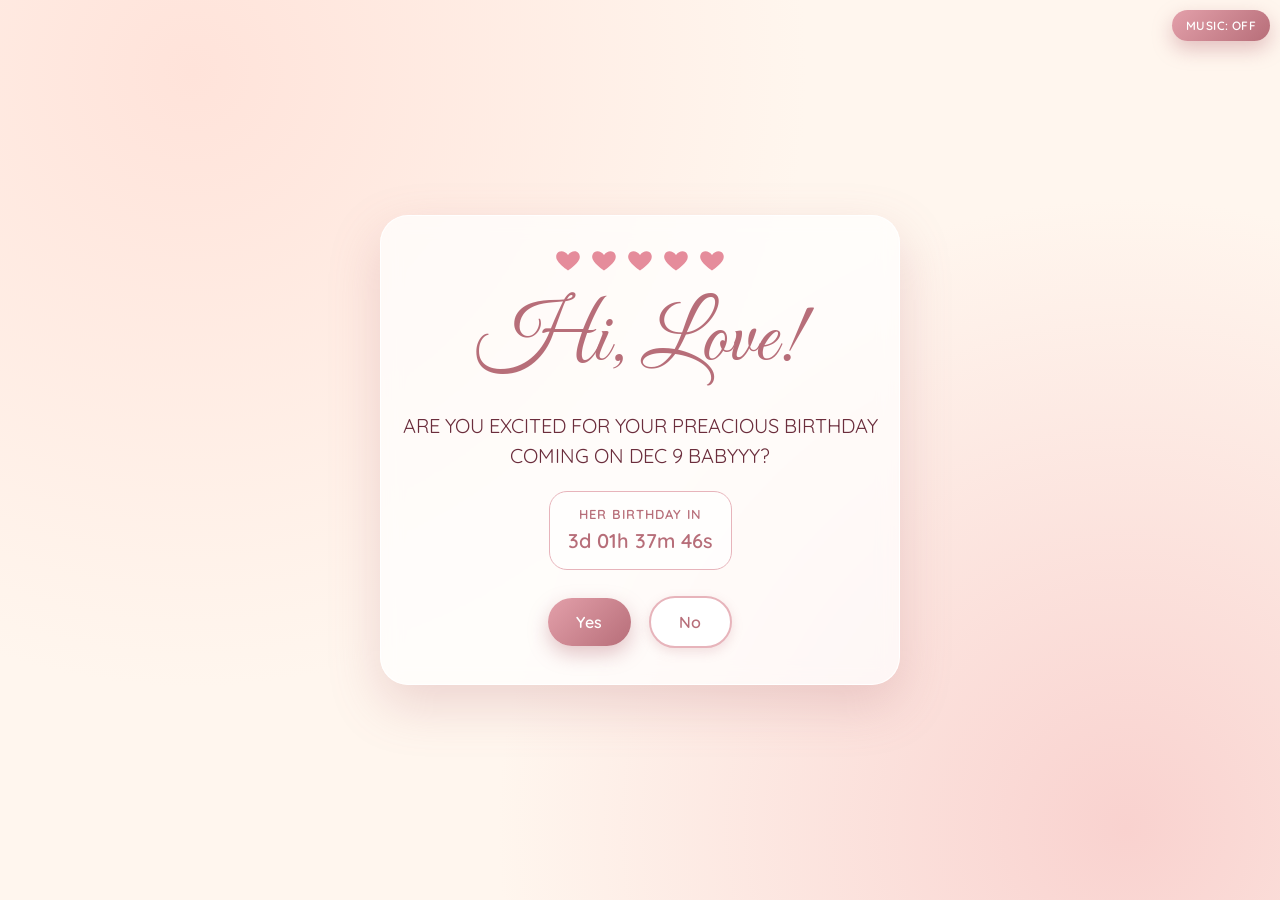
==== index.html @ 3b548a00 "rose gold restyle" ====
<!DOCTYPE html>
<html lang="en">
<head>
<meta charset="utf-8">
<meta name="viewport" content="width=device-width, initial-scale=1, viewport-fit=cover">
<title>Hi, Love!</title>
<link rel="stylesheet" href="https://fonts.googleapis.com/css2?family=Great+Vibes&family=Quicksand:wght@400;500;600&display=swap">
<style>
:root{--bg:#4C1D3D;--fg:#FFBB94;--pink:#FB9590;--rose:#DC586D;--berry:#A33757;--wine:#852E4E}
*{box-sizing:border-box}
html{height:100%}
body{margin:0;min-height:100%;background:var(--bg);color:var(--fg);font-family:'VT323','Courier New',monospace;font-size:24px;text-align:center;overflow-x:hidden;image-rendering:pixelated}
h1,h2,.px{font-family:'Press Start 2P','Courier New',monospace;font-weight:400;line-height:1.5}
.screen{display:none;min-height:100vh;padding:24px 16px;flex-direction:column;align-items:center;justify-content:center;gap:18px;position:relative}
.screen.on{display:flex;animation:pop .4s steps(4)}
@keyframes pop{from{transform:scale(.9);opacity:0}to{transform:scale(1);opacity:1}}
.card{border:4px solid var(--fg);background:var(--wine);padding:28px 18px;max-width:520px;width:100%;box-shadow:8px 8px 0 #000a;position:relative;min-height:300px;display:flex;flex-direction:column;align-items:center;justify-content:center;gap:20px}
h1{font-size:clamp(26px,9vw,46px);margin:0;color:var(--fg);text-shadow:4px 4px 0 var(--bg)}
h2{font-size:clamp(14px,4.6vw,22px);margin:0;text-shadow:3px 3px 0 var(--bg)}
p{margin:0;font-size:clamp(22px,5vw,28px);line-height:1.15}
.hearts{display:flex;gap:6px}
.heart{width:28px;height:26px;animation:beat 1s steps(2) infinite}
.heart:nth-child(2n){animation-delay:.25s}
@keyframes beat{50%{transform:translateY(-5px)}}
.btns{display:flex;gap:18px;justify-content:center;flex-wrap:wrap;min-height:64px;align-items:center}
button{font-family:'Press Start 2P','Courier New',monospace;font-size:14px;color:var(--bg);background:var(--fg);border:4px solid var(--bg);outline:4px solid var(--fg);padding:14px 20px;cursor:pointer;box-shadow:inset -4px -4px 0 var(--pink);touch-action:manipulation}
button:active{transform:translate(3px,3px)}
#no{background:var(--pink)}
.spark{position:absolute;width:10px;height:10px;background:var(--pink);box-shadow:10px 0 var(--pink),-10px 0 var(--pink),0 10px var(--pink),0 -10px var(--pink);animation:tw 1.6s steps(2) infinite}
@keyframes tw{50%{opacity:.2}}
.flame{animation:fl .3s steps(2) infinite}
@keyframes fl{50%{transform:translateY(-1px);opacity:.8}}
#cake{width:min(300px,78vw);height:auto;shape-rendering:crispEdges}
#letter{min-height:210px;text-align:left;white-space:pre-wrap;font-size:clamp(22px,5.4vw,28px);line-height:1.2}
.cf{position:fixed;top:-20px;width:12px;height:12px;z-index:9;pointer-events:none;animation:fall linear forwards}
@keyframes fall{to{transform:translateY(110vh) rotate(360deg)}}
.cdbox{border:3px dashed var(--fg);padding:10px 14px;font-family:'Press Start 2P','Courier New',monospace;font-size:12px;line-height:1.8}
#cd{font-size:15px;color:var(--pink)}
.modal{position:fixed;top:0;left:0;right:0;bottom:0;background:#000b;z-index:50;display:flex;align-items:center;justify-content:center;padding:16px}
input#pw{width:100%;background:var(--bg);color:var(--fg);border:4px solid var(--fg);font-family:'VT323','Courier New',monospace;font-size:26px;padding:10px;text-align:center;outline:none}
.shake{animation:shk .3s steps(4)}
@keyframes shk{25%{transform:translateX(-8px)}75%{transform:translateX(8px)}}
#mute{position:fixed;top:10px;right:10px;z-index:60;padding:8px 10px;font-size:10px}
.cp{display:block;width:100%;margin:10px 0;text-align:left;font-size:11px;line-height:1.7;padding:12px}
.cp.used{opacity:.5;text-decoration:line-through}
.btnlink{display:inline-block;font-family:'Press Start 2P','Courier New',monospace;font-size:12px;line-height:1.6;color:var(--bg);background:var(--pink);border:4px solid var(--bg);outline:4px solid var(--fg);padding:12px 16px;text-decoration:none}
.hide{display:none!important}
@media (prefers-reduced-motion:reduce){*{animation:none!important}}
/* ROSEGOLD */
:root{--bg:#FFF6EE;--fg:#6B2D3C;--pink:#E8A0A8;--rose:#C9707F;--berry:#B76E79;--wine:#FFFFFF}
*{font-family:'Quicksand','Segoe UI',sans-serif!important}
body{background:radial-gradient(circle at 15% 8%,#FFE3DA 0,transparent 45%),radial-gradient(circle at 88% 92%,#F9D2CF 0,transparent 45%),#FFF6EE;background-attachment:fixed;color:#6B2D3C;font-size:19px;image-rendering:auto}
h1,h2{font-family:'Great Vibes',cursive!important;font-weight:400;color:#B76E79;text-shadow:none;letter-spacing:0;line-height:1.15}
h1{font-size:clamp(56px,18vw,84px)}
h2{font-size:clamp(36px,11vw,52px)}
p{font-size:clamp(17px,4.6vw,20px);line-height:1.5;color:#6B2D3C}
.screen.on{animation:pop .6s ease}
.spark{display:none}
.card{background:rgba(255,255,255,.72);-webkit-backdrop-filter:blur(10px);backdrop-filter:blur(10px);border:1px solid rgba(255,255,255,.95);border-radius:28px;box-shadow:0 20px 50px rgba(183,110,121,.25);color:#6B2D3C;padding:30px 20px}
.heart{width:30px;height:28px;animation:beat 1.2s ease-in-out infinite}
@keyframes beat{50%{transform:scale(1.18)}}
button{font-size:16px;font-weight:600;letter-spacing:.4px;color:#fff;background:linear-gradient(135deg,#E3A0AA,#B76E79);border:none;outline:none;border-radius:999px;padding:14px 28px;box-shadow:0 8px 20px rgba(183,110,121,.4)}
button:active{transform:scale(.96)}
#no{background:#fff;color:#B76E79;border:2px solid #E7B4BB;box-shadow:0 4px 12px rgba(183,110,121,.2)}
#mute{font-size:12px;padding:8px 14px}
.btnlink{font-size:15px;font-weight:600;color:#fff;background:linear-gradient(135deg,#E3A0AA,#B76E79);border:none;outline:none;border-radius:999px;padding:12px 22px}
.cdbox{border:1px solid #E7B4BB;border-radius:18px;background:rgba(255,255,255,.6);font-size:13px;font-weight:600;color:#B76E79;padding:12px 18px;line-height:1.6;letter-spacing:1px}
#cd{font-size:20px;color:#B76E79;letter-spacing:0}
.boy{shape-rendering:auto;filter:drop-shadow(2px 0 0 #fff) drop-shadow(-2px 0 0 #fff) drop-shadow(0 2px 0 #fff) drop-shadow(0 -2px 0 #fff) drop-shadow(0 8px 10px rgba(120,50,70,.3));animation:bob 2s ease-in-out infinite}
@keyframes bob{50%{transform:translateY(-6px) rotate(-2deg)}}
#cake{shape-rendering:auto;filter:drop-shadow(0 10px 14px rgba(183,110,121,.3))}
.flame{animation:flick .8s ease-in-out infinite alternate;transform-box:fill-box;transform-origin:center bottom}
@keyframes flick{from{transform:scale(1,1)}to{transform:scale(.9,1.1)}}
.bubble{background:#fff;color:#B76E79;border:none;outline:none;border-radius:16px;font-size:13px;font-weight:600;line-height:1.3;max-width:150px;box-shadow:0 6px 16px rgba(183,110,121,.3)}
.bubble::after{content:'';position:absolute;bottom:-8px;right:24px;border:8px solid transparent;border-top-color:#fff;border-bottom:0}
#letter,#stext{font-size:21px!important;line-height:1.6;color:#5B2B35;font-weight:500}
.modal{background:rgba(91,43,53,.5);-webkit-backdrop-filter:blur(4px);backdrop-filter:blur(4px)}
input#pw{background:#fff;color:#6B2D3C;border:2px solid #E7B4BB;border-radius:16px;font-size:20px}
#err{color:#C9707F}
.cp{border-radius:18px;font-size:15px;text-align:left;line-height:1.4;background:#fff;color:#B76E79;border:1px solid #F0C9CE;box-shadow:0 4px 12px rgba(183,110,121,.15);padding:14px 18px}
.cp.used{opacity:.5}
.pol{border-radius:8px}
#mcap{color:#6B2D3C;font-family:'Great Vibes',cursive!important;font-size:30px}
.cf{border-radius:50%}
</style>
</head>
<body>

<section class="screen on" id="s1">
  <div class="spark" style="top:12%;left:10%"></div><div class="spark" style="top:70%;right:9%"></div><div class="spark" style="top:25%;right:14%"></div>
  <div class="card">
    <div class="hearts" id="hearts"></div>
    <h1>Hi, Love!</h1>
    <p>ARE YOU EXCITED FOR YOUR PREACIOUS BIRTHDAY COMING ON DEC 9 BABYYY?</p>
    <div class="cdbox">HER BIRTHDAY IN<br><span id="cd"></span></div>
    <div class="btns" id="btnrow">
      <button id="yes">Yes</button>
      <button id="no">No</button>
    </div>
  </div>
</section>

<section class="screen" id="s2">
  <h2 id="hb"></h2>
  <svg id="cake" viewBox="0 0 200 190" xmlns="http://www.w3.org/2000/svg">
<defs><clipPath id="c1"><rect x="18" y="106" width="164" height="62" rx="16"/></clipPath><clipPath id="c2"><rect x="44" y="64" width="112" height="48" rx="14"/></clipPath></defs>
<ellipse cx="100" cy="176" rx="94" ry="10" fill="#E3BFAE"/><ellipse cx="100" cy="172" rx="94" ry="10" fill="#F6DCCF"/>
<rect x="18" y="106" width="164" height="62" rx="16" fill="#E9A6A9"/>
<g clip-path="url(#c1)"><path d="M18 106 V128 q13.65 14 27.3 0 q13.65 14 27.3 0 q13.65 14 27.3 0 q13.65 14 27.3 0 q13.65 14 27.3 0 q13.65 14 27.3 0 V106 z" fill="#FFF6EE"/></g>
<rect x="20" y="150" width="160" height="4" fill="#D4A574"/>
<g fill="#FFF6EE"><path transform="translate(43,134) scale(.6)" d="M12 21s-7.5-4.9-9.6-9.4C.9 8.2 2.8 4.5 6.4 4.5c2.1 0 3.9 1.1 5.6 3.2 1.7-2.1 3.5-3.2 5.6-3.2 3.6 0 5.5 3.7 4 7.1C19.5 16.1 12 21 12 21z"/><path transform="translate(93,138) scale(.6)" d="M12 21s-7.5-4.9-9.6-9.4C.9 8.2 2.8 4.5 6.4 4.5c2.1 0 3.9 1.1 5.6 3.2 1.7-2.1 3.5-3.2 5.6-3.2 3.6 0 5.5 3.7 4 7.1C19.5 16.1 12 21 12 21z"/><path transform="translate(143,134) scale(.6)" d="M12 21s-7.5-4.9-9.6-9.4C.9 8.2 2.8 4.5 6.4 4.5c2.1 0 3.9 1.1 5.6 3.2 1.7-2.1 3.5-3.2 5.6-3.2 3.6 0 5.5 3.7 4 7.1C19.5 16.1 12 21 12 21z"/></g>
<rect x="44" y="64" width="112" height="48" rx="14" fill="#F8CFC8"/>
<g clip-path="url(#c2)"><path d="M44 64 V80 q9.33 11 18.67 0 q9.33 11 18.67 0 q9.33 11 18.67 0 q9.33 11 18.67 0 q9.33 11 18.67 0 q9.33 11 18.67 0 V64 z" fill="#FFF6EE"/></g>
<g fill="#D4A574"><circle cx="60" cy="100" r="3"/><circle cx="80" cy="100" r="3"/><circle cx="100" cy="100" r="3"/><circle cx="120" cy="100" r="3"/><circle cx="140" cy="100" r="3"/></g>
<g fill="#FFE9C7"><rect x="76" y="36" width="8" height="28" rx="3"/><rect x="96" y="36" width="8" height="28" rx="3"/><rect x="116" y="36" width="8" height="28" rx="3"/></g>
<g transform="translate(80,30)"><g class="flame f"><path d="M0 -16 C7 -8 7 0 0 5 C-7 0 -7 -8 0 -16z" fill="#FFB347"/><path d="M0 -8 C3 -4 3 0 0 2 C-3 0 -3 -4 0 -8z" fill="#FFE29A"/></g></g>
<g transform="translate(100,30)"><g class="flame f"><path d="M0 -16 C7 -8 7 0 0 5 C-7 0 -7 -8 0 -16z" fill="#FFB347"/><path d="M0 -8 C3 -4 3 0 0 2 C-3 0 -3 -4 0 -8z" fill="#FFE29A"/></g></g>
<g transform="translate(120,30)"><g class="flame f"><path d="M0 -16 C7 -8 7 0 0 5 C-7 0 -7 -8 0 -16z" fill="#FFB347"/><path d="M0 -8 C3 -4 3 0 0 2 C-3 0 -3 -4 0 -8z" fill="#FFE29A"/></g></g>
</svg>
  <p id="hint">Make a wish, then blow out the candles!</p>
  <button id="blow">Blow candles</button>
</section>

<section class="screen" id="s3">
  <div class="card">
    <div class="hearts" id="hearts2"></div>
    <h2 id="to"></h2>
    <div id="letter"></div>
    <button id="secretbtn" class="hide">Secret</button>
    <button id="couponbtn" class="hide">Coupons</button>
    <button id="replay" class="hide">Replay</button>
  </div>
</section>

<div class="modal hide" id="modal"><div class="card" style="min-height:0">
  <h2>Secret Message</h2>
  <div id="lock" style="width:100%;display:flex;flex-direction:column;gap:14px;align-items:center">
    <p id="hintp"></p>
    <input id="pw" type="password" placeholder="password" autocomplete="off">
    <p id="err" style="color:var(--pink);min-height:1.2em"></p>
    <div class="btns"><button id="unlock">Unlock</button><button id="close1">Close</button></div>
  </div>
  <div id="secret" class="hide" style="width:100%">
    <div id="stext" style="text-align:left;white-space:pre-wrap;min-height:120px;font-size:26px"></div>
    <div class="btns"><button id="close2">Close</button></div>
  </div>
</div></div>

<audio id="bgm" src="Music1.m4a" loop preload="auto"></audio>
<button id="mute" class="hide">MUSIC: ON</button>

<div class="modal hide" id="cpmodal"><div class="card" style="min-height:0;max-height:90vh;overflow:auto">
  <h2>Love Coupons</h2>
  <p>Tap one to redeem it!</p>
  <div id="cplist" style="width:100%"></div>
  <p id="cpmsg" style="min-height:1.2em;color:var(--pink)"></p>
  <a id="cpsend" class="btnlink hide" target="_blank" rel="noopener"></a>
  <button id="cpclose">Close</button>
</div></div>

<script>
/* ====== EDIT THESE ====== */
var CONFIG = {
  whatsapp: "",
  coupons: ["One big warm hug", "A movie date, your pick", "Your favourite food, my treat", "One whole day of no arguments", "A long walk with chai", "One wish, granted"],
  birthday: "12-09",
  password: "9",
  hint: "its my fav number",
  secret: "YOU ARE THE PUREST SOUL I HAVE EVER SEEN LOVE YOU 💕❤️",
  name: "BUBUU",
  from: "Duduu",
  message: "Advance happiest birthday babyyyyyy!\n\nYou are the one I will love even after I die. You are the most precious person in this world for me.\n\nYour birthday is coming and I am very excited for it.\n\nI'll always try my bestestest to keep you happy every day.\n\nLove you 💕 babyyy"
};
/* ======================== */

var $ = function(id){return document.getElementById(id)};
function show(id){document.querySelectorAll('.screen').forEach(function(s){s.classList.remove('on')});$(id).classList.add('on');window.scrollTo(0,0)}

function heartSVG(){return '<svg class="heart" viewBox="0 0 7 6" shape-rendering="crispEdges"><path fill="#DC586D" d="M1 0h2v1h1V0h2v1h1v2H6v1H5v1H4v1H3V5H2V4H1V3H0V1h1z"/><path fill="#FB9590" d="M1 1h1v1H1z"/></svg>'}
['hearts','hearts2'].forEach(function(id){var h='';for(var i=0;i<5;i++)h+=heartSVG();$(id).innerHTML=h});

function confetti(n){
  var cols=['#FFBB94','#FB9590','#DC586D','#A33757'];
  for(var i=0;i<n;i++){
    var d=document.createElement('div');d.className='cf';
    d.style.left=Math.random()*100+'vw';
    d.style.background=cols[i%4];
    d.style.animationDuration=(2+Math.random()*2.5)+'s';
    d.style.animationDelay=(Math.random()*.6)+'s';
    document.body.appendChild(d);
    setTimeout(function(el){el.remove()},5500,d);
  }
}

var typing;
function type(el,text,done){
  clearInterval(typing);el.textContent='';var i=0;
  typing=setInterval(function(){
    el.textContent+=text.charAt(i++);
    if(i>=text.length){clearInterval(typing);if(done)done()}
  },45);
}

var tries=0;
var lines=["No","Are you sure?","Really?","Please?","Pretty please?","Okay... Yes"];
var no=$('no');
function dodge(e){
  if(e){e.preventDefault()}
  tries++;
  if(tries>=lines.length-1){no.textContent=lines[lines.length-1];no.onclick=go;return}
  no.textContent=lines[tries];
  var card=no.closest('.card').getBoundingClientRect();
  no.style.position='fixed';
  var x=card.left+Math.random()*(card.width-no.offsetWidth-8)+4;
  var y=card.top+Math.random()*(card.height-no.offsetHeight-8)+4;
  no.style.left=x+'px';no.style.top=y+'px';
  $('yes').style.transform='scale('+(1+tries*.12)+')';
}
no.addEventListener('mouseenter',dodge);
no.addEventListener('touchstart',dodge,{passive:false});
no.onclick=dodge;

var bgm=$('bgm');bgm.volume=0.6;
function playMusic(){
  var p=bgm.play();
  if(p&&p.catch)p.catch(function(){});
  $('mute').classList.remove('hide');
}
$('mute').onclick=function(){
  if(bgm.paused){bgm.play();started=true;this.textContent='MUSIC: ON'}
  else{bgm.pause();started=true;this.textContent='MUSIC: OFF'}
};
function go(){
  playMusic();
  show('s2');
  $('hb').textContent='Happy Birthday, '+pc(CONFIG.name)+'!';
  confetti(40);
}
$('yes').onclick=go;

var started=false;
function firstPlay(e){
  if(started||(e&&e.target&&e.target.id==='mute'))return;
  var p=bgm.play();
  if(p&&p.then)p.then(function(){started=true;$('mute').textContent='MUSIC: ON'}).catch(function(){});
}
$('mute').classList.remove('hide');$('mute').textContent='MUSIC: OFF';
firstPlay();
['pointerup','touchend','click','keydown'].forEach(function(ev){
  document.addEventListener(ev,firstPlay,{passive:true});
});

$('blow').onclick=function(){
  document.querySelectorAll('.f').forEach(function(f){f.style.display='none'});
  $('hint').textContent='Wish granted!';
  $('blow').classList.add('hide');
  confetti(90);
  setTimeout(function(){
    show('s3');
    $('to').textContent='For '+pc(CONFIG.name);
    type($('letter'),CONFIG.message+'\n\n- '+CONFIG.from,function(){$('replay').classList.remove('hide');$('secretbtn').classList.remove('hide');$('couponbtn').classList.remove('hide')});
  },1800);
};

$('replay').onclick=function(){
  tries=0;no.textContent='No';no.style.position='';no.onclick=dodge;$('yes').style.transform='';
  document.querySelectorAll('.f').forEach(function(f){f.style.display=''});
  $('blow').classList.remove('hide');$('hint').textContent='Make a wish, then blow out the candles!';
  $('replay').classList.add('hide');$('secretbtn').classList.add('hide');$('couponbtn').classList.add('hide');
  show('s1');
};

/* countdown */
function pad(n){return n<10?'0'+n:n}
function nextBday(){
  var p=CONFIG.birthday.split('-'),n=new Date();
  var today=new Date(n.getFullYear(),n.getMonth(),n.getDate());
  var t=new Date(n.getFullYear(),+p[0]-1,+p[1]);
  if(t<today)t=new Date(n.getFullYear()+1,+p[0]-1,+p[1]);
  return {t:t,today:today};
}
function tick(){
  var b=nextBday(),n=new Date();
  if(+b.t===+b.today){$('cd').textContent='TODAY IS YOUR DAY!';return}
  var s=Math.floor((b.t-n)/1000);
  var d=Math.floor(s/86400),h=Math.floor(s%86400/3600),m=Math.floor(s%3600/60);
  $('cd').textContent=d+'d '+pad(h)+'h '+pad(m)+'m '+pad(s%60)+'s';
}
tick();setInterval(tick,1000);

/* secret message */
$('secretbtn').onclick=function(){
  $('hintp').textContent='Hint: '+CONFIG.hint;
  $('err').textContent='';$('pw').value='';
  $('lock').classList.remove('hide');$('secret').classList.add('hide');
  $('modal').classList.remove('hide');
  setTimeout(function(){$('pw').focus()},50);
};
function closeM(){$('modal').classList.add('hide')}
$('close1').onclick=closeM;$('close2').onclick=closeM;
$('unlock').onclick=function(){
  if($('pw').value.trim().toLowerCase()===CONFIG.password.toLowerCase()){
    $('lock').classList.add('hide');$('secret').classList.remove('hide');
    type($('stext'),CONFIG.secret);hearts(30,true);confetti(40);
  }else{
    $('err').textContent='Wrong password, try again!';
    var p=$('pw');p.classList.remove('shake');void p.offsetWidth;p.classList.add('shake');
  }
};
$('pw').onkeydown=function(e){if(e.key==='Enter')$('unlock').click()};

/* love coupons */
function loadDone(){var d={};try{d=JSON.parse(localStorage.getItem('cpdone')||'{}')}catch(e){}return d}
function saveDone(d){try{localStorage.setItem('cpdone',JSON.stringify(d))}catch(e){}}
function renderCoupons(){
  var done=loadDone(),box=$('cplist');box.innerHTML='';
  CONFIG.coupons.forEach(function(c,i){
    var b=document.createElement('button');
    b.className='cp'+(done[i]?' used':'');
    b.textContent=(done[i]?'REDEEMED: ':'')+c;
    b.onclick=function(){
      if(done[i])return;
      done[i]=1;saveDone(done);renderCoupons();
      hearts(25,true);confetti(30);
      $('cpmsg').textContent='Redeemed! '+c;
      var text='Coupon redeemed: '+c+' \u{1F495} - from '+CONFIG.name;
      var a=$('cpsend');
      a.href='https://wa.me/'+CONFIG.whatsapp+'?text='+encodeURIComponent(text);
      a.textContent='Tell '+CONFIG.from;
      if(CONFIG.whatsapp)a.classList.remove('hide');else a.classList.add('hide');
    };
    box.appendChild(b);
  });
}
$('couponbtn').onclick=function(){
  $('cpmsg').textContent='';$('cpsend').classList.add('hide');
  renderCoupons();$('cpmodal').classList.remove('hide');
};
$('cpclose').onclick=function(){$('cpmodal').classList.add('hide')};

function pc(n){return n.charAt(0).toUpperCase()+n.slice(1).toLowerCase()}
function heartSVG(){return '<svg class="heart" viewBox="0 0 24 24"><path fill="#E58C9B" d="M12 21s-7.5-4.9-9.6-9.4C.9 8.2 2.8 4.5 6.4 4.5c2.1 0 3.9 1.1 5.6 3.2 1.7-2.1 3.5-3.2 5.6-3.2 3.6 0 5.5 3.7 4 7.1C19.5 16.1 12 21 12 21z"/></svg>'}
</script>
</body>
</html>
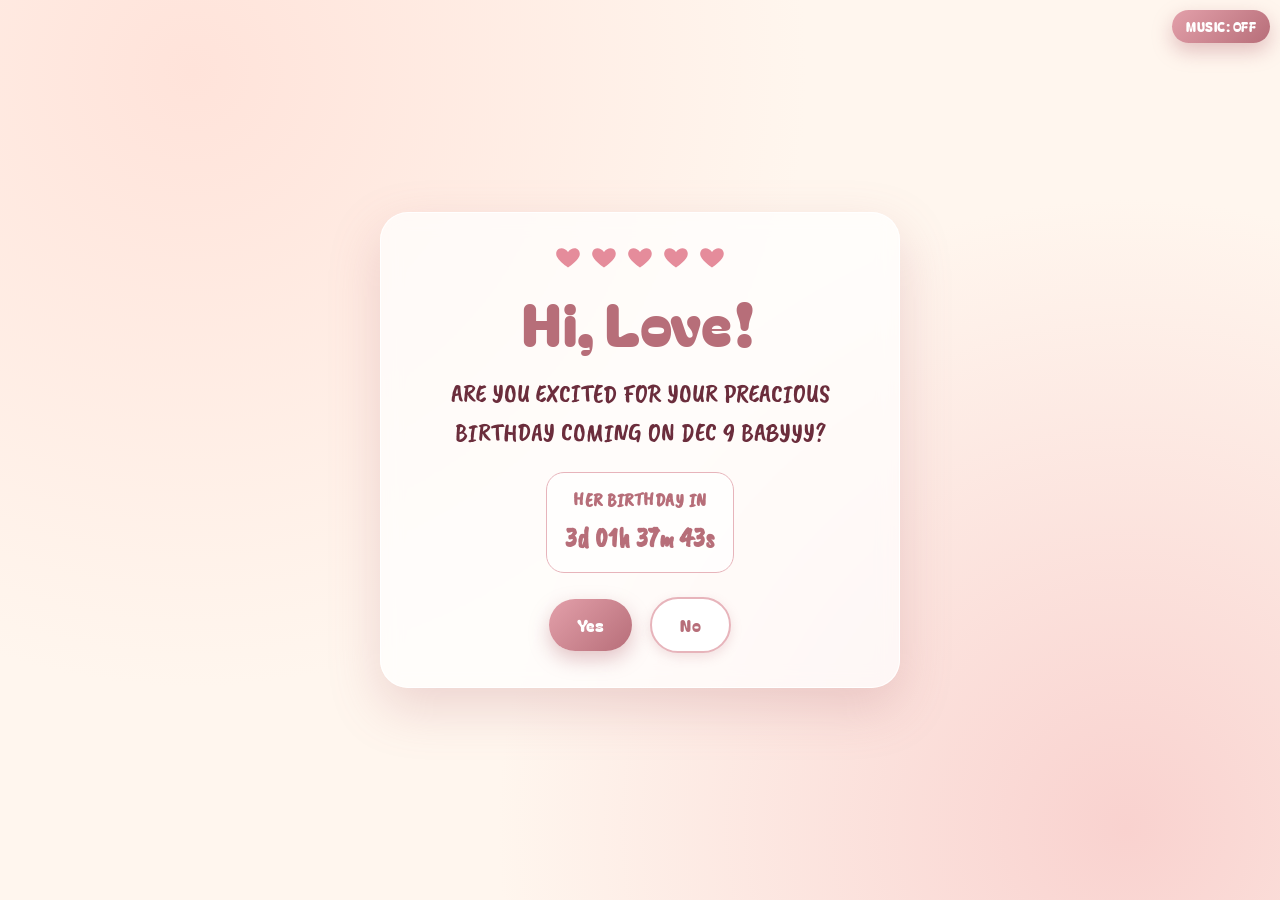
==== commit 3a20f241: "new fonts" ====
--- a/index.html
+++ b/index.html
@@ -4,7 +4,7 @@
 <meta charset="utf-8">
 <meta name="viewport" content="width=device-width, initial-scale=1, viewport-fit=cover">
 <title>Hi, Love!</title>
-<link rel="stylesheet" href="https://fonts.googleapis.com/css2?family=Great+Vibes&family=Quicksand:wght@400;500;600&display=swap">
+<link rel="stylesheet" href="https://fonts.googleapis.com/css2?family=Bagel+Fat+One&family=Caveat+Brush&display=swap">
 <style>
 :root{--bg:#4C1D3D;--fg:#FFBB94;--pink:#FB9590;--rose:#DC586D;--berry:#A33757;--wine:#852E4E}
 *{box-sizing:border-box}
@@ -82,6 +82,21 @@
 .pol{border-radius:8px}
 #mcap{color:#6B2D3C;font-family:'Great Vibes',cursive!important;font-size:30px}
 .cf{border-radius:50%}
+/* FONTS */
+*{font-family:'Caveat Brush','Comic Sans MS',cursive!important}
+h1,h2,button,.btnlink{font-family:'Bagel Fat One','Arial Rounded MT Bold',sans-serif!important;font-weight:400}
+h1{font-size:clamp(38px,12vw,58px);letter-spacing:.5px;line-height:1.1}
+h2{font-size:clamp(24px,7.5vw,36px);letter-spacing:.5px;line-height:1.2}
+button,.btnlink{font-size:16px;letter-spacing:.5px}
+#mute{font-size:12px}
+p{font-size:clamp(22px,6vw,26px)}
+.cdbox{font-size:19px;letter-spacing:.5px}
+#cd{font-size:28px}
+#letter,#stext{font-size:clamp(24px,6.6vw,30px)!important;line-height:1.35}
+.bubble{font-size:18px;line-height:1.2}
+.cp{font-size:21px}
+#mcap{font-size:30px}
+input#pw{font-size:24px}
 </style>
 </head>
 <body>
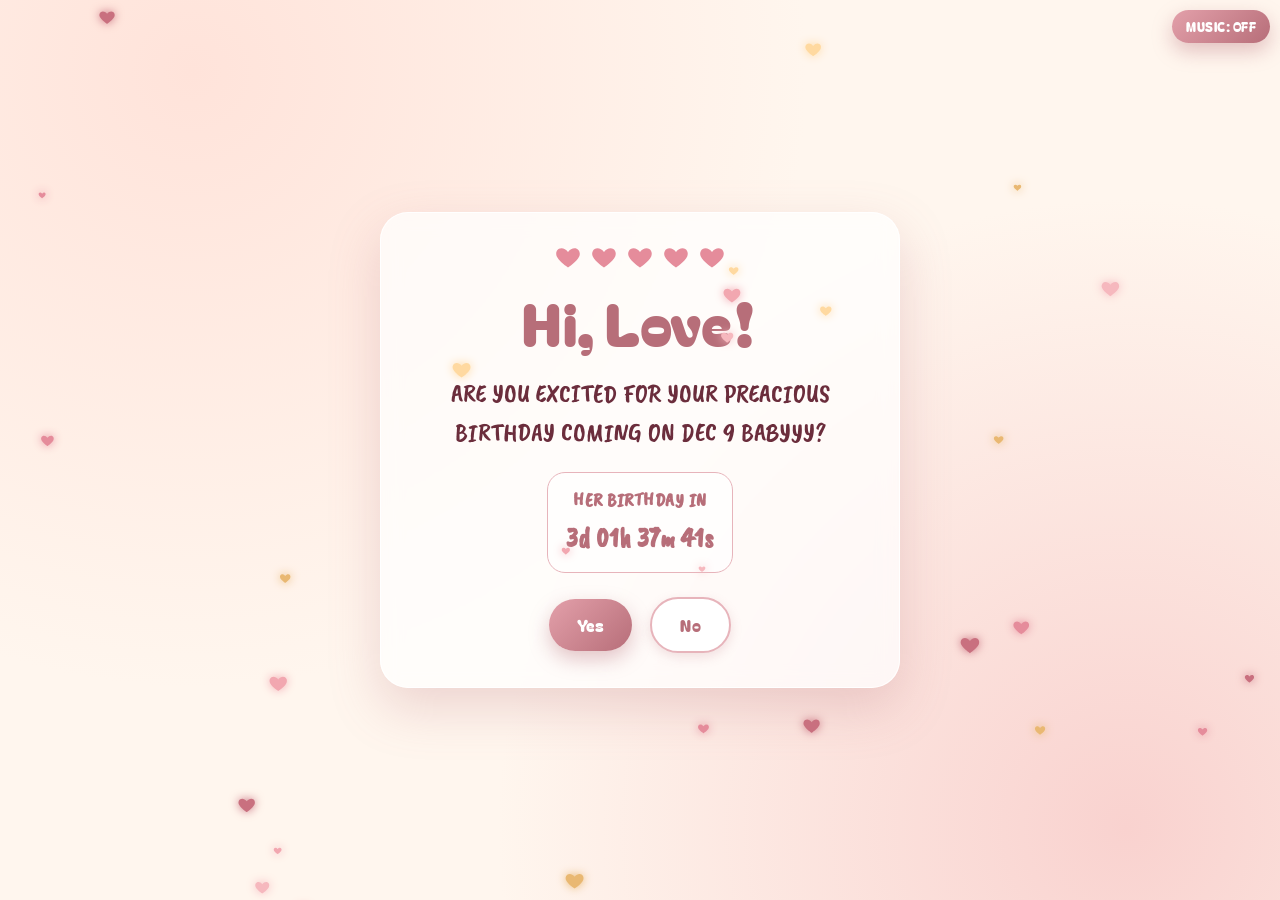
==== commit 0e77bad8: "auto pause music" ====
--- a/index.html
+++ b/index.html
@@ -97,6 +97,11 @@
 .cp{font-size:21px}
 #mcap{font-size:30px}
 input#pw{font-size:24px}
+/* HEART SPARKLES */
+.cf{background:none!important;border-radius:0!important}
+.hsp{position:fixed;pointer-events:none;z-index:0;animation:htw ease-in-out infinite;filter:drop-shadow(0 0 5px currentColor)}
+@keyframes htw{0%,100%{opacity:0;transform:scale(.3) rotate(-12deg)}50%{opacity:.95;transform:scale(1) rotate(12deg)}}
+@media (prefers-reduced-motion:reduce){.hsp{display:none}}
 </style>
 </head>
 <body>
@@ -355,6 +360,51 @@
 
 function pc(n){return n.charAt(0).toUpperCase()+n.slice(1).toLowerCase()}
 function heartSVG(){return '<svg class="heart" viewBox="0 0 24 24"><path fill="#E58C9B" d="M12 21s-7.5-4.9-9.6-9.4C.9 8.2 2.8 4.5 6.4 4.5c2.1 0 3.9 1.1 5.6 3.2 1.7-2.1 3.5-3.2 5.6-3.2 3.6 0 5.5 3.7 4 7.1C19.5 16.1 12 21 12 21z"/></svg>'}
+
+/* heart confetti + heart sparkles */
+var HP='M12 21s-7.5-4.9-9.6-9.4C.9 8.2 2.8 4.5 6.4 4.5c2.1 0 3.9 1.1 5.6 3.2 1.7-2.1 3.5-3.2 5.6-3.2 3.6 0 5.5 3.7 4 7.1C19.5 16.1 12 21 12 21z';
+function hsvg(c){return '<svg viewBox="0 0 24 24" width="100%" height="100%"><path fill="'+c+'" d="'+HP+'"/></svg>'}
+var HC=['#E58C9B','#F6B8BE','#E9B872','#C9707F','#FFD9A0','#F2A7B0'];
+function confetti(n){
+  for(var i=0;i<n;i++){
+    var d=document.createElement('div');d.className='cf';
+    var z=12+Math.random()*16;
+    d.style.width=d.style.height=z+'px';
+    d.style.left=Math.random()*100+'vw';
+    d.style.animationDuration=(2.2+Math.random()*2.5)+'s';
+    d.style.animationDelay=(Math.random()*.6)+'s';
+    d.innerHTML=hsvg(HC[i%HC.length]);
+    document.body.appendChild(d);
+    setTimeout(function(el){el.remove()},5800,d);
+  }
+}
+document.querySelectorAll('.sp,.hsp').forEach(function(e){e.remove()});
+for(var k=0;k<28;k++){
+  var h=document.createElement('div');h.className='hsp';
+  var sz=8+Math.random()*14,col=HC[k%HC.length];
+  h.style.width=h.style.height=sz+'px';
+  h.style.left=Math.random()*100+'vw';
+  h.style.top=Math.random()*100+'vh';
+  h.style.color=col;
+  h.style.animationDuration=(2+Math.random()*3)+'s';
+  h.style.animationDelay=(Math.random()*4)+'s';
+  h.innerHTML=hsvg(col);
+  document.body.appendChild(h);
+}
+
+/* AUTO PAUSE */
+function stopMusic(){
+  try{
+    var a=document.getElementById('bgm');
+    if(a&&!a.paused){
+      a.pause();
+      var m=document.getElementById('mute');
+      if(m)m.textContent='MUSIC: OFF';
+    }
+  }catch(e){}
+}
+document.addEventListener('visibilitychange',function(){if(document.hidden)stopMusic()});
+window.addEventListener('pagehide',stopMusic);
 </script>
 </body>
 </html>
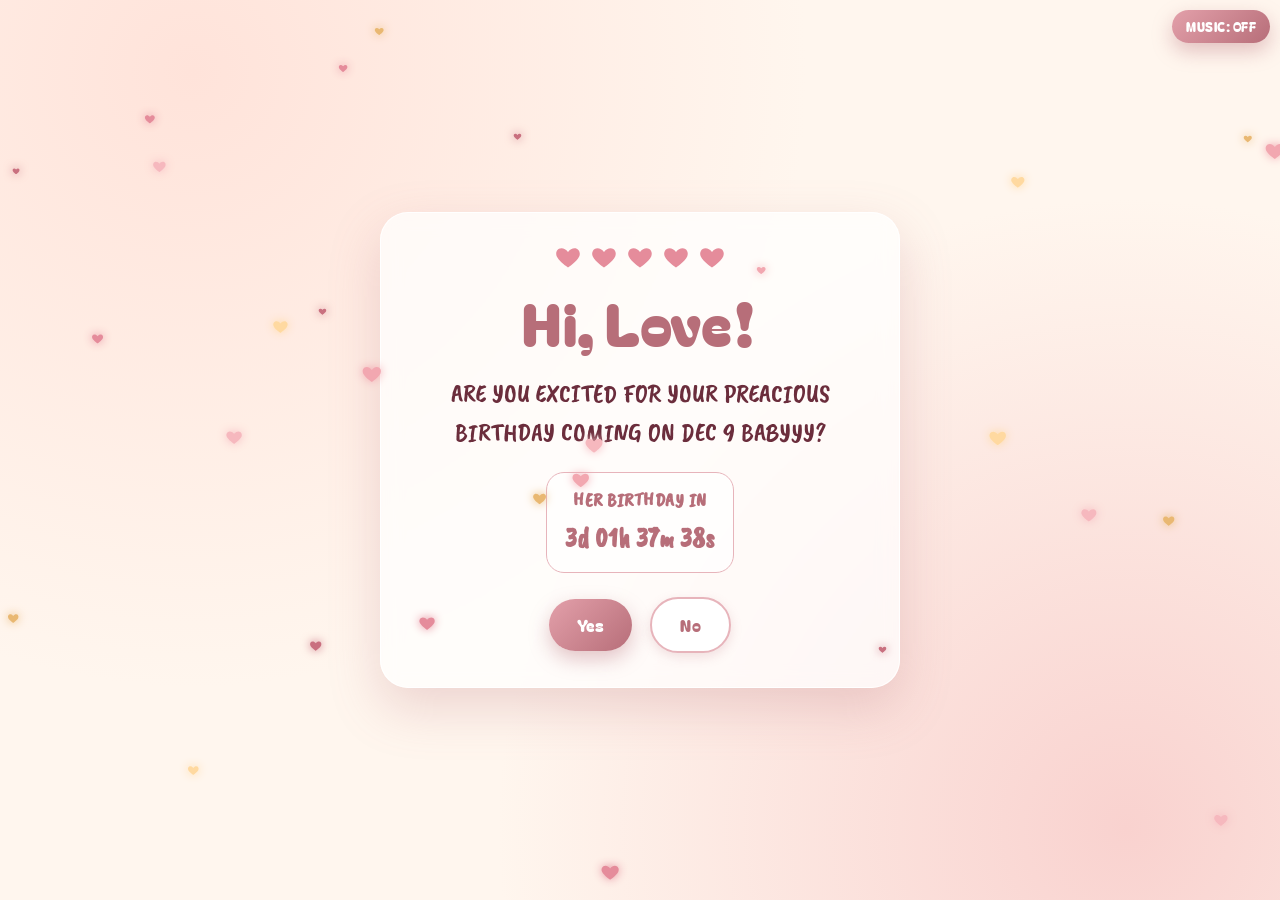
==== commit 85351928: "fix quiz" ====
--- a/index.html
+++ b/index.html
@@ -44,6 +44,10 @@
 .cp{display:block;width:100%;margin:10px 0;text-align:left;font-size:11px;line-height:1.7;padding:12px}
 .cp.used{opacity:.5;text-decoration:line-through}
 .btnlink{display:inline-block;font-family:'Press Start 2P','Courier New',monospace;font-size:12px;line-height:1.6;color:var(--bg);background:var(--pink);border:4px solid var(--bg);outline:4px solid var(--fg);padding:12px 16px;text-decoration:none}
+/* QUIZ */
+.qo{display:block;width:100%;margin:10px 0;text-align:left;font-size:22px;line-height:1.2;padding:14px 18px;border-radius:18px;background:#fff;color:#B76E79;border:1px solid #F0C9CE;box-shadow:0 4px 12px rgba(183,110,121,.15)}
+.qo.ok{background:linear-gradient(135deg,#E3A0AA,#B76E79);color:#fff;border-color:transparent}
+.qo.no{opacity:.45}
 .hide{display:none!important}
 @media (prefers-reduced-motion:reduce){*{animation:none!important}}
 /* ROSEGOLD */
@@ -102,6 +106,8 @@
 .hsp{position:fixed;pointer-events:none;z-index:0;animation:htw ease-in-out infinite;filter:drop-shadow(0 0 5px currentColor)}
 @keyframes htw{0%,100%{opacity:0;transform:scale(.3) rotate(-12deg)}50%{opacity:.95;transform:scale(1) rotate(12deg)}}
 @media (prefers-reduced-motion:reduce){.hsp{display:none}}
+/* QUIZ END */
+#qres{font-size:clamp(24px,7vw,32px);line-height:1.2}
 </style>
 </head>
 <body>
@@ -147,7 +153,7 @@
     <h2 id="to"></h2>
     <div id="letter"></div>
     <button id="secretbtn" class="hide">Secret</button>
-    <button id="couponbtn" class="hide">Coupons</button>
+    <button id="quizbtn" class="hide">Quiz</button>
     <button id="replay" class="hide">Replay</button>
   </div>
 </section>
@@ -169,20 +175,18 @@
 <audio id="bgm" src="Music1.m4a" loop preload="auto"></audio>
 <button id="mute" class="hide">MUSIC: ON</button>
 
-<div class="modal hide" id="cpmodal"><div class="card" style="min-height:0;max-height:90vh;overflow:auto">
-  <h2>Love Coupons</h2>
-  <p>Tap one to redeem it!</p>
-  <div id="cplist" style="width:100%"></div>
-  <p id="cpmsg" style="min-height:1.2em;color:var(--pink)"></p>
-  <a id="cpsend" class="btnlink hide" target="_blank" rel="noopener"></a>
-  <button id="cpclose">Close</button>
+<div class="modal hide" id="qmodal"><div class="card" style="min-height:0;max-height:92vh;overflow:auto">
+  <h2>Love Quiz</h2>
+  <p id="qq"></p>
+  <div id="qopts" style="width:100%"></div>
+  <p id="qres" style="color:#C9707F;min-height:1.2em"></p>
+  <div class="btns"><button id="qagain" class="hide">Try again</button><button id="qclose">Close</button></div>
 </div></div>
 
 <script>
 /* ====== EDIT THESE ====== */
 var CONFIG = {
-  whatsapp: "",
-  coupons: ["One big warm hug", "A movie date, your pick", "Your favourite food, my treat", "One whole day of no arguments", "A long walk with chai", "One wish, granted"],
+  quiz: [{"q": "when you and i became us", "o": ["9", "24", "21"], "a": 0}, {"q": "who you are to me bubyy", "o": ["your home", "your peace", "your everything"], "a": 2}, {"q": "what i say you the most", "o": ["i love you", "bubu", "sorry"], "a": 0}, {"q": "when did we hugged for the 1st time", "o": ["9", "24", "7"], "a": 1}, {"q": "when is our anniversary", "o": ["9", "24", "45"], "a": 1}],
   birthday: "12-09",
   password: "9",
   hint: "its my fav number",
@@ -278,7 +282,7 @@
   setTimeout(function(){
     show('s3');
     $('to').textContent='For '+pc(CONFIG.name);
-    type($('letter'),CONFIG.message+'\n\n- '+CONFIG.from,function(){$('replay').classList.remove('hide');$('secretbtn').classList.remove('hide');$('couponbtn').classList.remove('hide')});
+    type($('letter'),CONFIG.message+'\n\n- '+CONFIG.from,function(){$('replay').classList.remove('hide');$('secretbtn').classList.remove('hide');$('quizbtn').classList.remove('hide')});
   },1800);
 };
 
@@ -286,7 +290,7 @@
   tries=0;no.textContent='No';no.style.position='';no.onclick=dodge;$('yes').style.transform='';
   document.querySelectorAll('.f').forEach(function(f){f.style.display=''});
   $('blow').classList.remove('hide');$('hint').textContent='Make a wish, then blow out the candles!';
-  $('replay').classList.add('hide');$('secretbtn').classList.add('hide');$('couponbtn').classList.add('hide');
+  $('replay').classList.add('hide');$('secretbtn').classList.add('hide');$('quizbtn').classList.add('hide');
   show('s1');
 };
 
@@ -329,34 +333,6 @@
 };
 $('pw').onkeydown=function(e){if(e.key==='Enter')$('unlock').click()};
 
-/* love coupons */
-function loadDone(){var d={};try{d=JSON.parse(localStorage.getItem('cpdone')||'{}')}catch(e){}return d}
-function saveDone(d){try{localStorage.setItem('cpdone',JSON.stringify(d))}catch(e){}}
-function renderCoupons(){
-  var done=loadDone(),box=$('cplist');box.innerHTML='';
-  CONFIG.coupons.forEach(function(c,i){
-    var b=document.createElement('button');
-    b.className='cp'+(done[i]?' used':'');
-    b.textContent=(done[i]?'REDEEMED: ':'')+c;
-    b.onclick=function(){
-      if(done[i])return;
-      done[i]=1;saveDone(done);renderCoupons();
-      hearts(25,true);confetti(30);
-      $('cpmsg').textContent='Redeemed! '+c;
-      var text='Coupon redeemed: '+c+' \u{1F495} - from '+CONFIG.name;
-      var a=$('cpsend');
-      a.href='https://wa.me/'+CONFIG.whatsapp+'?text='+encodeURIComponent(text);
-      a.textContent='Tell '+CONFIG.from;
-      if(CONFIG.whatsapp)a.classList.remove('hide');else a.classList.add('hide');
-    };
-    box.appendChild(b);
-  });
-}
-$('couponbtn').onclick=function(){
-  $('cpmsg').textContent='';$('cpsend').classList.add('hide');
-  renderCoupons();$('cpmodal').classList.remove('hide');
-};
-$('cpclose').onclick=function(){$('cpmodal').classList.add('hide')};
 
 function pc(n){return n.charAt(0).toUpperCase()+n.slice(1).toLowerCase()}
 function heartSVG(){return '<svg class="heart" viewBox="0 0 24 24"><path fill="#E58C9B" d="M12 21s-7.5-4.9-9.6-9.4C.9 8.2 2.8 4.5 6.4 4.5c2.1 0 3.9 1.1 5.6 3.2 1.7-2.1 3.5-3.2 5.6-3.2 3.6 0 5.5 3.7 4 7.1C19.5 16.1 12 21 12 21z"/></svg>'}
@@ -405,6 +381,42 @@
 }
 document.addEventListener('visibilitychange',function(){if(document.hidden)stopMusic()});
 window.addEventListener('pagehide',stopMusic);
+
+/* love quiz */
+var qi=0,qsc=0,qlock=false;
+function qStart(){qi=0;qsc=0;qlock=false;$('qagain').classList.add('hide');qShow()}
+function qShow(){
+  var Q=CONFIG.quiz[qi];
+  $('qq').textContent=(qi+1)+' / '+CONFIG.quiz.length+'  -  '+Q.q;
+  $('qres').textContent='';
+  var box=$('qopts');box.innerHTML='';
+  Q.o.forEach(function(t,i){
+    var b=document.createElement('button');b.className='qo';b.textContent=t;
+    b.onclick=function(){qPick(i,b)};
+    box.appendChild(b);
+  });
+}
+function qPick(i,b){
+  var Q=CONFIG.quiz[qi];
+  if(i===Q.a){
+    qi++;
+    if(qi<CONFIG.quiz.length)qShow();else qEnd();
+    try{hearts(6,true)}catch(e){}
+  }else{
+    b.classList.add('no');b.disabled=true;
+    $('qres').textContent='Goluu \u2764\ufe0f choose correctly';
+  }
+}
+function qEnd(){
+  $('qq').textContent='';
+  $('qopts').innerHTML='';
+  $('qres').textContent='Love you soo much Bubuuuuuu \u2764\ufe0f\u2764\ufe0f\u2764\ufe0f\u2764\ufe0f\u2764\ufe0f\u2764\ufe0f';
+  $('qagain').classList.remove('hide');
+  try{hearts(50,true);confetti(60)}catch(e){}
+}
+$('quizbtn').onclick=function(){qStart();$('qmodal').classList.remove('hide')};
+$('qagain').onclick=qStart;
+$('qclose').onclick=function(){$('qmodal').classList.add('hide')};
 </script>
 </body>
 </html>
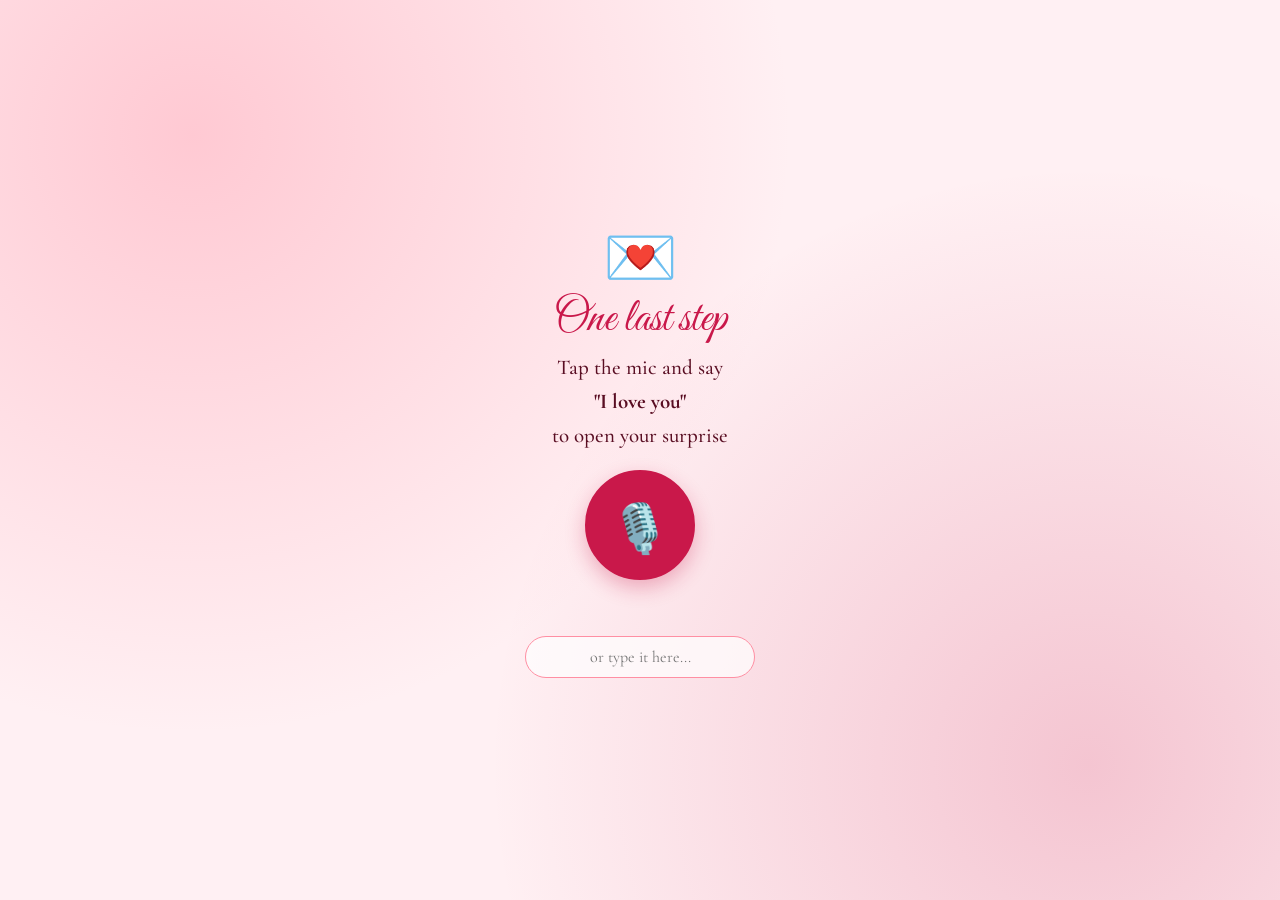
==== commit 8720406f: "birthday surprise" ====
--- a/index.html
+++ b/index.html
@@ -1,422 +1,389 @@
 <!DOCTYPE html>
-<html lang="en">
+<html>
 <head>
-<meta charset="utf-8">
-<meta name="viewport" content="width=device-width, initial-scale=1, viewport-fit=cover">
-<title>Hi, Love!</title>
-<link rel="stylesheet" href="https://fonts.googleapis.com/css2?family=Bagel+Fat+One&family=Caveat+Brush&display=swap">
+<meta charset="UTF-8">
+<meta name="viewport" content="width=device-width, initial-scale=1">
+<title>For Bubuu 🤍</title>
+<link href="https://fonts.googleapis.com/css2?family=Playfair+Display:ital,wght@0,500;0,700;1,500&family=Great+Vibes&family=Cormorant+Garamond:ital,wght@0,500;0,700;1,500&display=swap" rel="stylesheet">
 <style>
-:root{--bg:#4C1D3D;--fg:#FFBB94;--pink:#FB9590;--rose:#DC586D;--berry:#A33757;--wine:#852E4E}
-*{box-sizing:border-box}
-html{height:100%}
-body{margin:0;min-height:100%;background:var(--bg);color:var(--fg);font-family:'VT323','Courier New',monospace;font-size:24px;text-align:center;overflow-x:hidden;image-rendering:pixelated}
-h1,h2,.px{font-family:'Press Start 2P','Courier New',monospace;font-weight:400;line-height:1.5}
-.screen{display:none;min-height:100vh;padding:24px 16px;flex-direction:column;align-items:center;justify-content:center;gap:18px;position:relative}
-.screen.on{display:flex;animation:pop .4s steps(4)}
-@keyframes pop{from{transform:scale(.9);opacity:0}to{transform:scale(1);opacity:1}}
-.card{border:4px solid var(--fg);background:var(--wine);padding:28px 18px;max-width:520px;width:100%;box-shadow:8px 8px 0 #000a;position:relative;min-height:300px;display:flex;flex-direction:column;align-items:center;justify-content:center;gap:20px}
-h1{font-size:clamp(26px,9vw,46px);margin:0;color:var(--fg);text-shadow:4px 4px 0 var(--bg)}
-h2{font-size:clamp(14px,4.6vw,22px);margin:0;text-shadow:3px 3px 0 var(--bg)}
-p{margin:0;font-size:clamp(22px,5vw,28px);line-height:1.15}
-.hearts{display:flex;gap:6px}
-.heart{width:28px;height:26px;animation:beat 1s steps(2) infinite}
-.heart:nth-child(2n){animation-delay:.25s}
-@keyframes beat{50%{transform:translateY(-5px)}}
-.btns{display:flex;gap:18px;justify-content:center;flex-wrap:wrap;min-height:64px;align-items:center}
-button{font-family:'Press Start 2P','Courier New',monospace;font-size:14px;color:var(--bg);background:var(--fg);border:4px solid var(--bg);outline:4px solid var(--fg);padding:14px 20px;cursor:pointer;box-shadow:inset -4px -4px 0 var(--pink);touch-action:manipulation}
-button:active{transform:translate(3px,3px)}
-#no{background:var(--pink)}
-.spark{position:absolute;width:10px;height:10px;background:var(--pink);box-shadow:10px 0 var(--pink),-10px 0 var(--pink),0 10px var(--pink),0 -10px var(--pink);animation:tw 1.6s steps(2) infinite}
-@keyframes tw{50%{opacity:.2}}
-.flame{animation:fl .3s steps(2) infinite}
-@keyframes fl{50%{transform:translateY(-1px);opacity:.8}}
-#cake{width:min(300px,78vw);height:auto;shape-rendering:crispEdges}
-#letter{min-height:210px;text-align:left;white-space:pre-wrap;font-size:clamp(22px,5.4vw,28px);line-height:1.2}
-.cf{position:fixed;top:-20px;width:12px;height:12px;z-index:9;pointer-events:none;animation:fall linear forwards}
-@keyframes fall{to{transform:translateY(110vh) rotate(360deg)}}
-.cdbox{border:3px dashed var(--fg);padding:10px 14px;font-family:'Press Start 2P','Courier New',monospace;font-size:12px;line-height:1.8}
-#cd{font-size:15px;color:var(--pink)}
-.modal{position:fixed;top:0;left:0;right:0;bottom:0;background:#000b;z-index:50;display:flex;align-items:center;justify-content:center;padding:16px}
-input#pw{width:100%;background:var(--bg);color:var(--fg);border:4px solid var(--fg);font-family:'VT323','Courier New',monospace;font-size:26px;padding:10px;text-align:center;outline:none}
-.shake{animation:shk .3s steps(4)}
-@keyframes shk{25%{transform:translateX(-8px)}75%{transform:translateX(8px)}}
-#mute{position:fixed;top:10px;right:10px;z-index:60;padding:8px 10px;font-size:10px}
-.cp{display:block;width:100%;margin:10px 0;text-align:left;font-size:11px;line-height:1.7;padding:12px}
-.cp.used{opacity:.5;text-decoration:line-through}
-.btnlink{display:inline-block;font-family:'Press Start 2P','Courier New',monospace;font-size:12px;line-height:1.6;color:var(--bg);background:var(--pink);border:4px solid var(--bg);outline:4px solid var(--fg);padding:12px 16px;text-decoration:none}
-/* QUIZ */
-.qo{display:block;width:100%;margin:10px 0;text-align:left;font-size:22px;line-height:1.2;padding:14px 18px;border-radius:18px;background:#fff;color:#B76E79;border:1px solid #F0C9CE;box-shadow:0 4px 12px rgba(183,110,121,.15)}
-.qo.ok{background:linear-gradient(135deg,#E3A0AA,#B76E79);color:#fff;border-color:transparent}
-.qo.no{opacity:.45}
-.hide{display:none!important}
-@media (prefers-reduced-motion:reduce){*{animation:none!important}}
-/* ROSEGOLD */
-:root{--bg:#FFF6EE;--fg:#6B2D3C;--pink:#E8A0A8;--rose:#C9707F;--berry:#B76E79;--wine:#FFFFFF}
-*{font-family:'Quicksand','Segoe UI',sans-serif!important}
-body{background:radial-gradient(circle at 15% 8%,#FFE3DA 0,transparent 45%),radial-gradient(circle at 88% 92%,#F9D2CF 0,transparent 45%),#FFF6EE;background-attachment:fixed;color:#6B2D3C;font-size:19px;image-rendering:auto}
-h1,h2{font-family:'Great Vibes',cursive!important;font-weight:400;color:#B76E79;text-shadow:none;letter-spacing:0;line-height:1.15}
-h1{font-size:clamp(56px,18vw,84px)}
-h2{font-size:clamp(36px,11vw,52px)}
-p{font-size:clamp(17px,4.6vw,20px);line-height:1.5;color:#6B2D3C}
-.screen.on{animation:pop .6s ease}
-.spark{display:none}
-.card{background:rgba(255,255,255,.72);-webkit-backdrop-filter:blur(10px);backdrop-filter:blur(10px);border:1px solid rgba(255,255,255,.95);border-radius:28px;box-shadow:0 20px 50px rgba(183,110,121,.25);color:#6B2D3C;padding:30px 20px}
-.heart{width:30px;height:28px;animation:beat 1.2s ease-in-out infinite}
-@keyframes beat{50%{transform:scale(1.18)}}
-button{font-size:16px;font-weight:600;letter-spacing:.4px;color:#fff;background:linear-gradient(135deg,#E3A0AA,#B76E79);border:none;outline:none;border-radius:999px;padding:14px 28px;box-shadow:0 8px 20px rgba(183,110,121,.4)}
-button:active{transform:scale(.96)}
-#no{background:#fff;color:#B76E79;border:2px solid #E7B4BB;box-shadow:0 4px 12px rgba(183,110,121,.2)}
-#mute{font-size:12px;padding:8px 14px}
-.btnlink{font-size:15px;font-weight:600;color:#fff;background:linear-gradient(135deg,#E3A0AA,#B76E79);border:none;outline:none;border-radius:999px;padding:12px 22px}
-.cdbox{border:1px solid #E7B4BB;border-radius:18px;background:rgba(255,255,255,.6);font-size:13px;font-weight:600;color:#B76E79;padding:12px 18px;line-height:1.6;letter-spacing:1px}
-#cd{font-size:20px;color:#B76E79;letter-spacing:0}
-.boy{shape-rendering:auto;filter:drop-shadow(2px 0 0 #fff) drop-shadow(-2px 0 0 #fff) drop-shadow(0 2px 0 #fff) drop-shadow(0 -2px 0 #fff) drop-shadow(0 8px 10px rgba(120,50,70,.3));animation:bob 2s ease-in-out infinite}
-@keyframes bob{50%{transform:translateY(-6px) rotate(-2deg)}}
-#cake{shape-rendering:auto;filter:drop-shadow(0 10px 14px rgba(183,110,121,.3))}
-.flame{animation:flick .8s ease-in-out infinite alternate;transform-box:fill-box;transform-origin:center bottom}
-@keyframes flick{from{transform:scale(1,1)}to{transform:scale(.9,1.1)}}
-.bubble{background:#fff;color:#B76E79;border:none;outline:none;border-radius:16px;font-size:13px;font-weight:600;line-height:1.3;max-width:150px;box-shadow:0 6px 16px rgba(183,110,121,.3)}
-.bubble::after{content:'';position:absolute;bottom:-8px;right:24px;border:8px solid transparent;border-top-color:#fff;border-bottom:0}
-#letter,#stext{font-size:21px!important;line-height:1.6;color:#5B2B35;font-weight:500}
-.modal{background:rgba(91,43,53,.5);-webkit-backdrop-filter:blur(4px);backdrop-filter:blur(4px)}
-input#pw{background:#fff;color:#6B2D3C;border:2px solid #E7B4BB;border-radius:16px;font-size:20px}
-#err{color:#C9707F}
-.cp{border-radius:18px;font-size:15px;text-align:left;line-height:1.4;background:#fff;color:#B76E79;border:1px solid #F0C9CE;box-shadow:0 4px 12px rgba(183,110,121,.15);padding:14px 18px}
-.cp.used{opacity:.5}
-.pol{border-radius:8px}
-#mcap{color:#6B2D3C;font-family:'Great Vibes',cursive!important;font-size:30px}
-.cf{border-radius:50%}
-/* FONTS */
-*{font-family:'Caveat Brush','Comic Sans MS',cursive!important}
-h1,h2,button,.btnlink{font-family:'Bagel Fat One','Arial Rounded MT Bold',sans-serif!important;font-weight:400}
-h1{font-size:clamp(38px,12vw,58px);letter-spacing:.5px;line-height:1.1}
-h2{font-size:clamp(24px,7.5vw,36px);letter-spacing:.5px;line-height:1.2}
-button,.btnlink{font-size:16px;letter-spacing:.5px}
-#mute{font-size:12px}
-p{font-size:clamp(22px,6vw,26px)}
-.cdbox{font-size:19px;letter-spacing:.5px}
-#cd{font-size:28px}
-#letter,#stext{font-size:clamp(24px,6.6vw,30px)!important;line-height:1.35}
-.bubble{font-size:18px;line-height:1.2}
-.cp{font-size:21px}
-#mcap{font-size:30px}
-input#pw{font-size:24px}
-/* HEART SPARKLES */
-.cf{background:none!important;border-radius:0!important}
-.hsp{position:fixed;pointer-events:none;z-index:0;animation:htw ease-in-out infinite;filter:drop-shadow(0 0 5px currentColor)}
-@keyframes htw{0%,100%{opacity:0;transform:scale(.3) rotate(-12deg)}50%{opacity:.95;transform:scale(1) rotate(12deg)}}
-@media (prefers-reduced-motion:reduce){.hsp{display:none}}
-/* QUIZ END */
-#qres{font-size:clamp(24px,7vw,32px);line-height:1.2}
+  :root{--bg:#FFF0F3;--text:#590D22;--accent:#C9184A;--soft:#FF8FA3}
+  *{box-sizing:border-box}
+  body{margin:0;min-height:100vh;background:var(--bg);color:var(--text);
+    font-family:'Cormorant Garamond',serif;display:flex;align-items:center;
+    justify-content:center;text-align:center;overflow:hidden;
+    background-image:radial-gradient(circle at 15% 15%,rgba(255,143,163,.35),transparent 40%),
+                     radial-gradient(circle at 85% 85%,rgba(201,24,74,.15),transparent 40%)}
+  .screen{display:none;padding:24px;max-width:440px;width:100%;animation:in 1s ease}
+  .screen.active{display:block}
+  @keyframes in{from{opacity:0;transform:scale(.96)}to{opacity:1;transform:none}}
+  .script{font-family:'Great Vibes',cursive;font-size:58px;margin:0;color:var(--accent);line-height:1.1}
+  h2{font-family:'Playfair Display',serif;font-style:italic;font-weight:500;
+    font-size:28px;margin:8px 0;color:var(--text)}
+  p{font-size:23px;line-height:1.6;margin:12px 0;font-weight:500}
+  .line{width:80px;height:2px;background:var(--soft);margin:18px auto;border-radius:2px}
+  .emoji{font-size:64px;animation:float 3s ease-in-out infinite}
+  @keyframes float{50%{transform:translateY(-10px)}}
+  button{font-family:'Playfair Display',serif;font-size:15px;letter-spacing:2px;
+    text-transform:uppercase;padding:14px 30px;margin:8px;cursor:pointer;
+    background:var(--accent);color:#fff;border:2px solid var(--accent);border-radius:50px;
+    box-shadow:0 8px 20px rgba(201,24,74,.3);transition:.3s}
+  button:active{transform:scale(.95)}
+  #no{background:transparent;color:var(--accent);box-shadow:none}
+  .paper{background:#fff;color:var(--text);padding:34px 24px;border-radius:6px;
+    box-shadow:0 20px 50px rgba(201,24,74,.25);position:relative;transform:rotate(-1deg)}
+  .paper::before{content:"";position:absolute;inset:8px;border:1px solid var(--soft);
+    border-radius:4px;pointer-events:none}
+  .paper .script{font-size:46px}
+  .sign{font-family:'Great Vibes',cursive;font-size:38px;color:var(--accent);margin-top:10px}
+  .candle{display:inline-block;font-size:34px;animation:flick 1.4s infinite alternate;
+    filter:drop-shadow(0 0 10px var(--soft))}
+  @keyframes flick{from{opacity:.8;transform:scale(.95)}to{opacity:1;transform:scale(1.06)}}
+  .petal{position:fixed;top:-30px;font-size:20px;opacity:.85;pointer-events:none;
+    animation:fall linear forwards}
+  @keyframes fall{to{transform:translateY(110vh) rotate(360deg)}}
+
+
+  .paper{min-height:320px}
+  .typing::after{content:"|";color:var(--accent);animation:blink .7s infinite}
+  @keyframes blink{50%{opacity:0}}
+  .pop{animation:pop .9s ease}
+  @keyframes pop{0%{transform:scale(.3);opacity:0}40%{transform:scale(1.2);opacity:1}100%{transform:scale(1);opacity:.9}}
+
+  #sr{max-height:100vh;overflow-y:auto}
+  .grid{display:grid;grid-template-columns:repeat(2,1fr);gap:12px}
+  .card{height:120px;perspective:600px;cursor:pointer}
+  .inner{position:relative;width:100%;height:100%;transition:transform .6s;transform-style:preserve-3d}
+  .card.flip .inner{transform:rotateY(180deg)}
+  .face{position:absolute;inset:0;backface-visibility:hidden;-webkit-backface-visibility:hidden;
+    display:flex;align-items:center;justify-content:center;border-radius:16px;padding:10px;
+    font-size:19px;line-height:1.3;font-weight:700}
+  .front{background:var(--accent);color:#fff;font-size:40px;box-shadow:0 8px 20px rgba(201,24,74,.3)}
+  .back{background:#fff;color:var(--text);transform:rotateY(180deg);border:2px solid var(--soft)}
+
+  .cdbox{background:rgba(255,255,255,.7);border:1px solid var(--soft);border-radius:20px;
+    padding:16px 10px;margin:14px 0}
+  .cdrow{display:flex;justify-content:center;gap:8px;margin-top:10px}
+  .cdrow div{background:#fff;border-radius:12px;padding:8px 6px;min-width:62px;
+    box-shadow:0 4px 12px rgba(201,24,74,.2)}
+  .cdrow b{display:block;font-family:'Playfair Display',serif;font-size:26px;color:var(--accent)}
+  .cdrow span{font-size:13px;text-transform:uppercase;letter-spacing:1px}
+
+  /* fit-fix */
+  .screen{max-height:100vh;max-height:100dvh;overflow-y:auto;
+    -webkit-overflow-scrolling:touch;padding-bottom:70px}
+  .cdrow{gap:6px}
+  .cdrow div{flex:1;min-width:0;padding:8px 2px}
+  .cdrow b{font-size:22px}
+  .cdrow span{font-size:11px;letter-spacing:.5px}
+  @media (max-height:800px){
+    .script{font-size:46px}
+    .candle{font-size:28px}
+    h2{font-size:24px}
+    p{font-size:20px;margin:8px 0}
+  }
+
+  #mbtn{position:fixed;top:14px;right:14px;z-index:20;width:46px;height:46px;padding:0;
+    margin:0;font-size:22px;border-radius:50%;background:#fff;color:var(--accent);
+    border:2px solid var(--soft);box-shadow:0 4px 14px rgba(201,24,74,.3);
+    text-transform:none;letter-spacing:0}
+
+  #lock{position:fixed;inset:0;z-index:100;display:flex;flex-direction:column;
+    align-items:center;justify-content:center;text-align:center;padding:24px;
+    background:var(--bg);
+    background-image:radial-gradient(circle at 15% 15%,rgba(255,143,163,.4),transparent 45%),
+                     radial-gradient(circle at 85% 85%,rgba(201,24,74,.2),transparent 45%);
+    transition:opacity .9s,transform .9s}
+  #lock.gone{opacity:0;transform:scale(1.15);pointer-events:none}
+  #micbtn{width:110px;height:110px;border-radius:50%;padding:0;margin:0;font-size:48px;
+    letter-spacing:0;text-transform:none}
+  #micbtn.on{animation:pulse 1.1s infinite}
+  @keyframes pulse{0%{box-shadow:0 0 0 0 rgba(201,24,74,.6)}100%{box-shadow:0 0 0 34px rgba(201,24,74,0)}}
+  #ltxt{margin-top:10px;padding:10px 16px;border-radius:30px;border:1px solid var(--soft);
+    background:rgba(255,255,255,.7);color:var(--text);font-family:inherit;font-size:16px;
+    text-align:center;outline:none;width:230px}
 </style>
 </head>
 <body>
 
-<section class="screen on" id="s1">
-  <div class="spark" style="top:12%;left:10%"></div><div class="spark" style="top:70%;right:9%"></div><div class="spark" style="top:25%;right:14%"></div>
-  <div class="card">
-    <div class="hearts" id="hearts"></div>
-    <h1>Hi, Love!</h1>
-    <p>ARE YOU EXCITED FOR YOUR PREACIOUS BIRTHDAY COMING ON DEC 9 BABYYY?</p>
-    <div class="cdbox">HER BIRTHDAY IN<br><span id="cd"></span></div>
-    <div class="btns" id="btnrow">
-      <button id="yes">Yes</button>
-      <button id="no">No</button>
+<div class="screen active" id="s1">
+  <div class="emoji">💌</div>
+  <p class="script">Hi, Love</p>
+  <div class="line"></div>
+  <p>I wrote something just for you, Bubuu.<br>Will you open it?</p>
+  <button onclick="go('s2')">Yes</button>
+  <button id="no">No</button>
+</div>
+
+<div class="screen" id="s2">
+  <div><span class="candle">🕯️</span><span class="candle">🕯️</span><span class="candle">🕯️</span></div>
+  <p class="script">Happy Birthday</p>
+  <h2>to the one I adore</h2>
+  <!-- your sticker: <img src="boy.png" width="120"> -->
+  <div class="cdbox">
+    <p class="script" style="font-size:34px;margin:0">Advance happiest birthday goluuuu ♥️</p>
+    <div class="cdrow" id="bdcd">
+      <div><b id="cd-d">0</b><span>days</span></div>
+      <div><b id="cd-h">0</b><span>hours</span></div>
+      <div><b id="cd-m">0</b><span>mins</span></div>
+      <div><b id="cd-s">0</b><span>secs</span></div>
     </div>
+    <p id="cd-note" style="font-size:18px;margin:6px 0 0">until your special day 🎂</p>
   </div>
-</section>
-
-<section class="screen" id="s2">
-  <h2 id="hb"></h2>
-  <svg id="cake" viewBox="0 0 200 190" xmlns="http://www.w3.org/2000/svg">
-<defs><clipPath id="c1"><rect x="18" y="106" width="164" height="62" rx="16"/></clipPath><clipPath id="c2"><rect x="44" y="64" width="112" height="48" rx="14"/></clipPath></defs>
-<ellipse cx="100" cy="176" rx="94" ry="10" fill="#E3BFAE"/><ellipse cx="100" cy="172" rx="94" ry="10" fill="#F6DCCF"/>
-<rect x="18" y="106" width="164" height="62" rx="16" fill="#E9A6A9"/>
-<g clip-path="url(#c1)"><path d="M18 106 V128 q13.65 14 27.3 0 q13.65 14 27.3 0 q13.65 14 27.3 0 q13.65 14 27.3 0 q13.65 14 27.3 0 q13.65 14 27.3 0 V106 z" fill="#FFF6EE"/></g>
-<rect x="20" y="150" width="160" height="4" fill="#D4A574"/>
-<g fill="#FFF6EE"><path transform="translate(43,134) scale(.6)" d="M12 21s-7.5-4.9-9.6-9.4C.9 8.2 2.8 4.5 6.4 4.5c2.1 0 3.9 1.1 5.6 3.2 1.7-2.1 3.5-3.2 5.6-3.2 3.6 0 5.5 3.7 4 7.1C19.5 16.1 12 21 12 21z"/><path transform="translate(93,138) scale(.6)" d="M12 21s-7.5-4.9-9.6-9.4C.9 8.2 2.8 4.5 6.4 4.5c2.1 0 3.9 1.1 5.6 3.2 1.7-2.1 3.5-3.2 5.6-3.2 3.6 0 5.5 3.7 4 7.1C19.5 16.1 12 21 12 21z"/><path transform="translate(143,134) scale(.6)" d="M12 21s-7.5-4.9-9.6-9.4C.9 8.2 2.8 4.5 6.4 4.5c2.1 0 3.9 1.1 5.6 3.2 1.7-2.1 3.5-3.2 5.6-3.2 3.6 0 5.5 3.7 4 7.1C19.5 16.1 12 21 12 21z"/></g>
-<rect x="44" y="64" width="112" height="48" rx="14" fill="#F8CFC8"/>
-<g clip-path="url(#c2)"><path d="M44 64 V80 q9.33 11 18.67 0 q9.33 11 18.67 0 q9.33 11 18.67 0 q9.33 11 18.67 0 q9.33 11 18.67 0 q9.33 11 18.67 0 V64 z" fill="#FFF6EE"/></g>
-<g fill="#D4A574"><circle cx="60" cy="100" r="3"/><circle cx="80" cy="100" r="3"/><circle cx="100" cy="100" r="3"/><circle cx="120" cy="100" r="3"/><circle cx="140" cy="100" r="3"/></g>
-<g fill="#FFE9C7"><rect x="76" y="36" width="8" height="28" rx="3"/><rect x="96" y="36" width="8" height="28" rx="3"/><rect x="116" y="36" width="8" height="28" rx="3"/></g>
-<g transform="translate(80,30)"><g class="flame f"><path d="M0 -16 C7 -8 7 0 0 5 C-7 0 -7 -8 0 -16z" fill="#FFB347"/><path d="M0 -8 C3 -4 3 0 0 2 C-3 0 -3 -4 0 -8z" fill="#FFE29A"/></g></g>
-<g transform="translate(100,30)"><g class="flame f"><path d="M0 -16 C7 -8 7 0 0 5 C-7 0 -7 -8 0 -16z" fill="#FFB347"/><path d="M0 -8 C3 -4 3 0 0 2 C-3 0 -3 -4 0 -8z" fill="#FFE29A"/></g></g>
-<g transform="translate(120,30)"><g class="flame f"><path d="M0 -16 C7 -8 7 0 0 5 C-7 0 -7 -8 0 -16z" fill="#FFB347"/><path d="M0 -8 C3 -4 3 0 0 2 C-3 0 -3 -4 0 -8z" fill="#FFE29A"/></g></g>
-</svg>
-  <p id="hint">Make a wish, then blow out the candles!</p>
-  <button id="blow">Blow candles</button>
-</section>
-
-<section class="screen" id="s3">
-  <div class="card">
-    <div class="hearts" id="hearts2"></div>
-    <h2 id="to"></h2>
-    <div id="letter"></div>
-    <button id="secretbtn" class="hide">Secret</button>
-    <button id="quizbtn" class="hide">Quiz</button>
-    <button id="replay" class="hide">Replay</button>
+  <p>Close your eyes, make a wish...</p>
+  <button onclick="startCountdown()">Open my letter</button>
+</div>
+
+<div class="screen" id="sc">
+  <p style="font-size:20px">Here it comes...</p>
+  <p class="script" id="cd" style="font-size:130px">3</p>
+</div>
+
+<div class="screen" id="s3">
+  <div class="paper">
+    <p class="script">My Bubuu,</p>
+    <p id="t1"></p>
+    <p id="t2"></p>
+    <div class="sign" id="sg" style="opacity:0;transition:opacity 1.5s">Forever yours, Duduu</div>
   </div>
-</section>
-
-<div class="modal hide" id="modal"><div class="card" style="min-height:0">
-  <h2>Secret Message</h2>
-  <div id="lock" style="width:100%;display:flex;flex-direction:column;gap:14px;align-items:center">
-    <p id="hintp"></p>
-    <input id="pw" type="password" placeholder="password" autocomplete="off">
-    <p id="err" style="color:var(--pink);min-height:1.2em"></p>
-    <div class="btns"><button id="unlock">Unlock</button><button id="close1">Close</button></div>
-  </div>
-  <div id="secret" class="hide" style="width:100%">
-    <div id="stext" style="text-align:left;white-space:pre-wrap;min-height:120px;font-size:26px"></div>
-    <div class="btns"><button id="close2">Close</button></div>
-  </div>
-</div></div>
-
-<audio id="bgm" src="Music1.m4a" loop preload="auto"></audio>
-<button id="mute" class="hide">MUSIC: ON</button>
-
-<div class="modal hide" id="qmodal"><div class="card" style="min-height:0;max-height:92vh;overflow:auto">
-  <h2>Love Quiz</h2>
-  <p id="qq"></p>
-  <div id="qopts" style="width:100%"></div>
-  <p id="qres" style="color:#C9707F;min-height:1.2em"></p>
-  <div class="btns"><button id="qagain" class="hide">Try again</button><button id="qclose">Close</button></div>
-</div></div>
-
+</div>
+
+
+<div class="screen" id="sr">
+  <p class="script" style="font-size:44px">Reasons I love you</p>
+  <p style="font-size:18px;margin:4px 0 14px">Tap each heart 💗</p>
+  <div class="grid" id="grid"></div>
+</div>
+<div id="lock">
+  <div style="font-size:60px">💌</div>
+  <p class="script" style="font-size:46px">One last step</p>
+  <p style="font-size:21px;margin:6px 0 18px">Tap the mic and say<br><b>"I love you"</b><br>to open your surprise</p>
+  <button id="micbtn">🎙️</button>
+  <p id="lstat" style="font-size:17px;min-height:28px;margin:14px 0 4px"></p>
+  <input id="ltxt" placeholder="or type it here..." autocomplete="off">
+</div>
 <script>
-/* ====== EDIT THESE ====== */
-var CONFIG = {
-  quiz: [{"q": "when you and i became us", "o": ["9", "24", "21"], "a": 0}, {"q": "who you are to me bubyy", "o": ["your home", "your peace", "your everything"], "a": 2}, {"q": "what i say you the most", "o": ["i love you", "bubu", "sorry"], "a": 0}, {"q": "when did we hugged for the 1st time", "o": ["9", "24", "7"], "a": 1}, {"q": "when is our anniversary", "o": ["9", "24", "45"], "a": 1}],
-  birthday: "12-09",
-  password: "9",
-  hint: "its my fav number",
-  secret: "YOU ARE THE PUREST SOUL I HAVE EVER SEEN LOVE YOU 💕❤️",
-  name: "BUBUU",
-  from: "Duduu",
-  message: "Advance happiest birthday babyyyyyy!\n\nYou are the one I will love even after I die. You are the most precious person in this world for me.\n\nYour birthday is coming and I am very excited for it.\n\nI'll always try my bestestest to keep you happy every day.\n\nLove you 💕 babyyy"
-};
-/* ======================== */
-
-var $ = function(id){return document.getElementById(id)};
-function show(id){document.querySelectorAll('.screen').forEach(function(s){s.classList.remove('on')});$(id).classList.add('on');window.scrollTo(0,0)}
-
-function heartSVG(){return '<svg class="heart" viewBox="0 0 7 6" shape-rendering="crispEdges"><path fill="#DC586D" d="M1 0h2v1h1V0h2v1h1v2H6v1H5v1H4v1H3V5H2V4H1V3H0V1h1z"/><path fill="#FB9590" d="M1 1h1v1H1z"/></svg>'}
-['hearts','hearts2'].forEach(function(id){var h='';for(var i=0;i<5;i++)h+=heartSVG();$(id).innerHTML=h});
-
-function confetti(n){
-  var cols=['#FFBB94','#FB9590','#DC586D','#A33757'];
-  for(var i=0;i<n;i++){
-    var d=document.createElement('div');d.className='cf';
-    d.style.left=Math.random()*100+'vw';
-    d.style.background=cols[i%4];
-    d.style.animationDuration=(2+Math.random()*2.5)+'s';
-    d.style.animationDelay=(Math.random()*.6)+'s';
-    document.body.appendChild(d);
-    setTimeout(function(el){el.remove()},5500,d);
-  }
-}
-
-var typing;
-function type(el,text,done){
-  clearInterval(typing);el.textContent='';var i=0;
-  typing=setInterval(function(){
-    el.textContent+=text.charAt(i++);
-    if(i>=text.length){clearInterval(typing);if(done)done()}
-  },45);
-}
-
-var tries=0;
-var lines=["No","Are you sure?","Really?","Please?","Pretty please?","Okay... Yes"];
-var no=$('no');
+function go(id){
+  document.querySelectorAll('.screen').forEach(s=>s.classList.remove('active'));
+  document.getElementById(id).classList.add('active');
+}
+function petal(){
+  const p=document.createElement('div');
+  p.className='petal';
+  p.textContent=['🌸','🌷','🌹'][Math.floor(Math.random()*3)];
+  p.style.left=Math.random()*100+'vw';
+  p.style.animationDuration=(5+Math.random()*5)+'s';
+  document.body.appendChild(p);
+  setTimeout(()=>p.remove(),10000);
+}
+function petals(){
+  for(let i=0;i<30;i++)setTimeout(petal,i*150);
+  setInterval(petal,900);
+}
+const no=document.getElementById('no');
 function dodge(e){
-  if(e){e.preventDefault()}
-  tries++;
-  if(tries>=lines.length-1){no.textContent=lines[lines.length-1];no.onclick=go;return}
-  no.textContent=lines[tries];
-  var card=no.closest('.card').getBoundingClientRect();
+  e.preventDefault();
   no.style.position='fixed';
-  var x=card.left+Math.random()*(card.width-no.offsetWidth-8)+4;
-  var y=card.top+Math.random()*(card.height-no.offsetHeight-8)+4;
-  no.style.left=x+'px';no.style.top=y+'px';
-  $('yes').style.transform='scale('+(1+tries*.12)+')';
-}
-no.addEventListener('mouseenter',dodge);
-no.addEventListener('touchstart',dodge,{passive:false});
-no.onclick=dodge;
-
-var bgm=$('bgm');bgm.volume=0.6;
-function playMusic(){
-  var p=bgm.play();
-  if(p&&p.catch)p.catch(function(){});
-  $('mute').classList.remove('hide');
-}
-$('mute').onclick=function(){
-  if(bgm.paused){bgm.play();started=true;this.textContent='MUSIC: ON'}
-  else{bgm.pause();started=true;this.textContent='MUSIC: OFF'}
-};
-function go(){
-  playMusic();
-  show('s2');
-  $('hb').textContent='Happy Birthday, '+pc(CONFIG.name)+'!';
-  confetti(40);
-}
-$('yes').onclick=go;
-
-var started=false;
-function firstPlay(e){
-  if(started||(e&&e.target&&e.target.id==='mute'))return;
-  var p=bgm.play();
-  if(p&&p.then)p.then(function(){started=true;$('mute').textContent='MUSIC: ON'}).catch(function(){});
-}
-$('mute').classList.remove('hide');$('mute').textContent='MUSIC: OFF';
-firstPlay();
-['pointerup','touchend','click','keydown'].forEach(function(ev){
-  document.addEventListener(ev,firstPlay,{passive:true});
+  no.style.left=Math.random()*(innerWidth-100)+'px';
+  no.style.top=Math.random()*(innerHeight-50)+'px';
+}
+['mouseover','touchstart','click'].forEach(ev=>no.addEventListener(ev,dodge));
+
+function typeText(el,text,speed,done){
+  const chars=Array.from(text);let i=0;
+  el.classList.add('typing');
+  (function step(){
+    if(i<chars.length){el.textContent+=chars[i++];setTimeout(step,speed)}
+    else{el.classList.remove('typing');done&&done()}
+  })();
+}
+function startCountdown(){
+  go('sc');
+  const cd=document.getElementById('cd');
+  let n=3;
+  function tick(){
+    cd.textContent=n;
+    cd.classList.remove('pop');void cd.offsetWidth;cd.classList.add('pop');
+    if(n>1){n--;setTimeout(tick,1000)}
+    else setTimeout(showLetter,1000);
+  }
+  tick();
+}
+function showLetter(){
+  go('s3');petals();
+  const t1=document.getElementById('t1'),t2=document.getElementById('t2');
+  t1.textContent='';t2.textContent='';
+  setTimeout(()=>{
+    typeText(t1,'Advance happiest birthday babyyyyyy 🎉',70,()=>{
+      setTimeout(()=>{
+        typeText(t2,'I love you so much, and I will always try my bestestest to keep you happy.',55,()=>{
+          document.getElementById('sg').style.opacity=1;
+          const b=document.createElement('button');
+          b.textContent='Reasons I love you 💗';
+          b.onclick=()=>go('sr');
+          document.getElementById('s3').appendChild(b);
+        });
+      },500);
+    });
+  },800);
+}
+
+// EDIT THESE: write your own reasons here
+const REASONS=[
+  "Your smile makes my whole day",
+  "You understand me like no one else",
+  "You make even boring days special",
+  "Your voice is my favourite sound",
+  "You care so much about me",
+  "Because you are simply YOU"
+];
+const grid=document.getElementById('grid');
+REASONS.forEach(r=>{
+  const c=document.createElement('div');
+  c.className='card';
+  c.innerHTML='<div class="inner"><div class="face front">💗</div><div class="face back"></div></div>';
+  c.querySelector('.back').textContent=r;
+  c.onclick=()=>c.classList.toggle('flip');
+  grid.appendChild(c);
 });
 
-$('blow').onclick=function(){
-  document.querySelectorAll('.f').forEach(function(f){f.style.display='none'});
-  $('hint').textContent='Wish granted!';
-  $('blow').classList.add('hide');
-  confetti(90);
-  setTimeout(function(){
-    show('s3');
-    $('to').textContent='For '+pc(CONFIG.name);
-    type($('letter'),CONFIG.message+'\n\n- '+CONFIG.from,function(){$('replay').classList.remove('hide');$('secretbtn').classList.remove('hide');$('quizbtn').classList.remove('hide')});
-  },1800);
-};
-
-$('replay').onclick=function(){
-  tries=0;no.textContent='No';no.style.position='';no.onclick=dodge;$('yes').style.transform='';
-  document.querySelectorAll('.f').forEach(function(f){f.style.display=''});
-  $('blow').classList.remove('hide');$('hint').textContent='Make a wish, then blow out the candles!';
-  $('replay').classList.add('hide');$('secretbtn').classList.add('hide');$('quizbtn').classList.add('hide');
-  show('s1');
-};
-
-/* countdown */
-function pad(n){return n<10?'0'+n:n}
-function nextBday(){
-  var p=CONFIG.birthday.split('-'),n=new Date();
-  var today=new Date(n.getFullYear(),n.getMonth(),n.getDate());
-  var t=new Date(n.getFullYear(),+p[0]-1,+p[1]);
-  if(t<today)t=new Date(n.getFullYear()+1,+p[0]-1,+p[1]);
-  return {t:t,today:today};
-}
-function tick(){
-  var b=nextBday(),n=new Date();
-  if(+b.t===+b.today){$('cd').textContent='TODAY IS YOUR DAY!';return}
-  var s=Math.floor((b.t-n)/1000);
-  var d=Math.floor(s/86400),h=Math.floor(s%86400/3600),m=Math.floor(s%3600/60);
-  $('cd').textContent=d+'d '+pad(h)+'h '+pad(m)+'m '+pad(s%60)+'s';
-}
-tick();setInterval(tick,1000);
-
-/* secret message */
-$('secretbtn').onclick=function(){
-  $('hintp').textContent='Hint: '+CONFIG.hint;
-  $('err').textContent='';$('pw').value='';
-  $('lock').classList.remove('hide');$('secret').classList.add('hide');
-  $('modal').classList.remove('hide');
-  setTimeout(function(){$('pw').focus()},50);
-};
-function closeM(){$('modal').classList.add('hide')}
-$('close1').onclick=closeM;$('close2').onclick=closeM;
-$('unlock').onclick=function(){
-  if($('pw').value.trim().toLowerCase()===CONFIG.password.toLowerCase()){
-    $('lock').classList.add('hide');$('secret').classList.remove('hide');
-    type($('stext'),CONFIG.secret);hearts(30,true);confetti(40);
-  }else{
-    $('err').textContent='Wrong password, try again!';
-    var p=$('pw');p.classList.remove('shake');void p.offsetWidth;p.classList.add('shake');
-  }
-};
-$('pw').onkeydown=function(e){if(e.key==='Enter')$('unlock').click()};
-
-
-function pc(n){return n.charAt(0).toUpperCase()+n.slice(1).toLowerCase()}
-function heartSVG(){return '<svg class="heart" viewBox="0 0 24 24"><path fill="#E58C9B" d="M12 21s-7.5-4.9-9.6-9.4C.9 8.2 2.8 4.5 6.4 4.5c2.1 0 3.9 1.1 5.6 3.2 1.7-2.1 3.5-3.2 5.6-3.2 3.6 0 5.5 3.7 4 7.1C19.5 16.1 12 21 12 21z"/></svg>'}
-
-/* heart confetti + heart sparkles */
-var HP='M12 21s-7.5-4.9-9.6-9.4C.9 8.2 2.8 4.5 6.4 4.5c2.1 0 3.9 1.1 5.6 3.2 1.7-2.1 3.5-3.2 5.6-3.2 3.6 0 5.5 3.7 4 7.1C19.5 16.1 12 21 12 21z';
-function hsvg(c){return '<svg viewBox="0 0 24 24" width="100%" height="100%"><path fill="'+c+'" d="'+HP+'"/></svg>'}
-var HC=['#E58C9B','#F6B8BE','#E9B872','#C9707F','#FFD9A0','#F2A7B0'];
-function confetti(n){
-  for(var i=0;i<n;i++){
-    var d=document.createElement('div');d.className='cf';
-    var z=12+Math.random()*16;
-    d.style.width=d.style.height=z+'px';
-    d.style.left=Math.random()*100+'vw';
-    d.style.animationDuration=(2.2+Math.random()*2.5)+'s';
-    d.style.animationDelay=(Math.random()*.6)+'s';
-    d.innerHTML=hsvg(HC[i%HC.length]);
-    document.body.appendChild(d);
-    setTimeout(function(el){el.remove()},5800,d);
-  }
-}
-document.querySelectorAll('.sp,.hsp').forEach(function(e){e.remove()});
-for(var k=0;k<28;k++){
-  var h=document.createElement('div');h.className='hsp';
-  var sz=8+Math.random()*14,col=HC[k%HC.length];
-  h.style.width=h.style.height=sz+'px';
-  h.style.left=Math.random()*100+'vw';
-  h.style.top=Math.random()*100+'vh';
-  h.style.color=col;
-  h.style.animationDuration=(2+Math.random()*3)+'s';
-  h.style.animationDelay=(Math.random()*4)+'s';
-  h.innerHTML=hsvg(col);
-  document.body.appendChild(h);
-}
-
-/* AUTO PAUSE */
-function stopMusic(){
-  try{
-    var a=document.getElementById('bgm');
-    if(a&&!a.paused){
-      a.pause();
-      var m=document.getElementById('mute');
-      if(m)m.textContent='MUSIC: OFF';
-    }
-  }catch(e){}
-}
-document.addEventListener('visibilitychange',function(){if(document.hidden)stopMusic()});
-window.addEventListener('pagehide',stopMusic);
-
-/* love quiz */
-var qi=0,qsc=0,qlock=false;
-function qStart(){qi=0;qsc=0;qlock=false;$('qagain').classList.add('hide');qShow()}
-function qShow(){
-  var Q=CONFIG.quiz[qi];
-  $('qq').textContent=(qi+1)+' / '+CONFIG.quiz.length+'  -  '+Q.q;
-  $('qres').textContent='';
-  var box=$('qopts');box.innerHTML='';
-  Q.o.forEach(function(t,i){
-    var b=document.createElement('button');b.className='qo';b.textContent=t;
-    b.onclick=function(){qPick(i,b)};
-    box.appendChild(b);
+function updateBdayCountdown(){
+  const now=new Date();
+  let y=now.getFullYear();
+  let target=new Date(y,11,9,0,0,0);
+  const endDay=new Date(y,11,9,23,59,59);
+  const note=document.getElementById('cd-note');
+  if(now>=target && now<=endDay){
+    ['d','h','m','s'].forEach(k=>document.getElementById('cd-'+k).textContent='0');
+    note.textContent='Today is the day! Happy Birthday my love 🎉';
+    return;
+  }
+  if(now>endDay){target=new Date(y+1,11,9,0,0,0)}
+  const diff=target-now;
+  document.getElementById('cd-d').textContent=Math.floor(diff/86400000);
+  document.getElementById('cd-h').textContent=Math.floor(diff/3600000)%24;
+  document.getElementById('cd-m').textContent=Math.floor(diff/60000)%60;
+  document.getElementById('cd-s').textContent=Math.floor(diff/1000)%60;
+}
+updateBdayCountdown();
+setInterval(updateBdayCountdown,1000);
+
+/* music */
+const bgm=document.getElementById('bgm'),mbtn=document.getElementById('mbtn');
+bgm.volume=0.6;
+function setIcon(){mbtn.textContent=bgm.paused?'🔇':'🎵'}
+mbtn.addEventListener('click',e=>{
+  e.stopPropagation();
+  if(bgm.paused)bgm.play().catch(()=>{});else bgm.pause();
+  setIcon();
+});
+bgm.addEventListener('play',setIcon);
+bgm.addEventListener('pause',setIcon);
+// start automatically on her first tap (browsers block autoplay otherwise)
+document.addEventListener('click',()=>{
+  if(bgm.paused&&!window.musicOff)bgm.play().catch(()=>{});
+},{once:true});
+mbtn.addEventListener('click',()=>{window.musicOff=true});
+
+/* voice-lock */
+const lockEl=document.getElementById('lock');
+const lstat=document.getElementById('lstat');
+const micbtn=document.getElementById('micbtn');
+const SR=window.SpeechRecognition||window.webkitSpeechRecognition;
+let unlocked=false,listening=false,recog=null;
+
+function heardLove(t){
+  t=(t||'').toLowerCase().replace(/[^a-z ]/g,' ');
+  return /love\s*(you|u)\b|luv\s*(you|u)\b|\bily\b/.test(t);
+}
+function unlockSite(){
+  if(unlocked)return;
+  unlocked=true;
+  if(recog){try{recog.stop()}catch(e){}}
+  lstat.textContent='I love you too 💖';
+  setTimeout(()=>{
+    lockEl.classList.add('gone');
+    setTimeout(()=>lockEl.remove(),1000);
+  },700);
+}
+function startListening(){
+  if(!SR){lstat.textContent='Voice not supported here, please type it below 💗';return}
+  if(listening)return;
+  recog=new SR();
+  recog.lang='en-IN';
+  recog.interimResults=true;
+  recog.continuous=false;
+  recog.onstart=()=>{listening=true;micbtn.classList.add('on');lstat.textContent='Listening...'};
+  recog.onresult=e=>{
+    let t='';
+    for(let i=0;i<e.results.length;i++)t+=e.results[i][0].transcript+' ';
+    lstat.textContent='"'+t.trim()+'"';
+    if(heardLove(t))unlockSite();
+  };
+  recog.onerror=e=>{
+    if(e.error==='not-allowed'||e.error==='service-not-allowed')lstat.textContent='Please allow the microphone 🎙️';
+    else if(e.error==='network')lstat.textContent='Needs internet for voice, or type below';
+    else if(e.error==='no-speech')lstat.textContent="I didn't hear anything, tap and try again";
+  };
+  recog.onend=()=>{
+    listening=false;micbtn.classList.remove('on');
+    if(!unlocked&&!/allow|internet|hear/.test(lstat.textContent))
+      lstat.textContent='Say it a bit clearer, tap and try again 💕';
+  };
+  try{recog.start()}catch(e){}
+}
+micbtn.addEventListener('click',startListening);
+document.getElementById('ltxt').addEventListener('input',e=>{
+  if(heardLove(e.target.value))unlockSite();
+});
+</script>
+<script>
+/* lock-fix */
+(function(){
+  var lk=document.getElementById('lock');
+  if(!lk)return;
+  var st=document.getElementById('lstat');
+  // clone to drop any old listeners
+  var oi=document.getElementById('ltxt'); var inp=oi.cloneNode(true); oi.replaceWith(inp);
+  var om=document.getElementById('micbtn'); var mic=om.cloneNode(true); om.replaceWith(mic);
+  var done=false;
+  function ok(t){
+    t=(t||'').toLowerCase();
+    var a=t.replace(/[^a-z]/g,'');
+    return a.indexOf('loveyou')>-1||a.indexOf('luvyou')>-1||a.indexOf('loveu')>-1||a.indexOf('luvu')>-1||/\bily\b/.test(t);
+  }
+  function openSite(){
+    if(done)return; done=true;
+    st.textContent='I love you too 💖';
+    setTimeout(function(){lk.classList.add('gone');setTimeout(function(){lk.remove()},1000)},600);
+  }
+  function check(){ if(ok(inp.value)) openSite(); }
+  ['input','keyup','change','paste'].forEach(function(ev){
+    inp.addEventListener(ev,function(){setTimeout(check,0)});
   });
-}
-function qPick(i,b){
-  var Q=CONFIG.quiz[qi];
-  if(i===Q.a){
-    qi++;
-    if(qi<CONFIG.quiz.length)qShow();else qEnd();
-    try{hearts(6,true)}catch(e){}
-  }else{
-    b.classList.add('no');b.disabled=true;
-    $('qres').textContent='Goluu \u2764\ufe0f choose correctly';
-  }
-}
-function qEnd(){
-  $('qq').textContent='';
-  $('qopts').innerHTML='';
-  $('qres').textContent='Love you soo much Bubuuuuuu \u2764\ufe0f\u2764\ufe0f\u2764\ufe0f\u2764\ufe0f\u2764\ufe0f\u2764\ufe0f';
-  $('qagain').classList.remove('hide');
-  try{hearts(50,true);confetti(60)}catch(e){}
-}
-$('quizbtn').onclick=function(){qStart();$('qmodal').classList.remove('hide')};
-$('qagain').onclick=qStart;
-$('qclose').onclick=function(){$('qmodal').classList.add('hide')};
+  inp.addEventListener('keydown',function(e){ if(e.key==='Enter')check(); });
+
+  var SR=window.SpeechRecognition||window.webkitSpeechRecognition, rec=null;
+  mic.addEventListener('click',function(){
+    if(!SR){st.textContent='Voice not supported here, type below 💗';return}
+    try{ if(rec)rec.abort(); }catch(e){}
+    rec=new SR(); rec.lang='en-IN'; rec.interimResults=true; rec.continuous=false;
+    rec.onstart=function(){mic.classList.add('on');st.textContent='Listening...'};
+    rec.onresult=function(e){
+      var t='';
+      for(var i=0;i<e.results.length;i++)t+=e.results[i][0].transcript+' ';
+      st.textContent='"'+t.trim()+'"';
+      if(ok(t))openSite();
+    };
+    rec.onerror=function(e){
+      if(e.error==='not-allowed'||e.error==='service-not-allowed')st.textContent='Please allow the microphone 🎙️';
+      else if(e.error==='network')st.textContent='Voice needs internet, or type below';
+      else if(e.error==='no-speech')st.textContent="I didn't hear anything, tap and try again";
+      else st.textContent='Voice problem ('+e.error+'), type below 💗';
+    };
+    rec.onend=function(){mic.classList.remove('on')};
+    try{rec.start()}catch(e){}
+  });
+})();
 </script>
 </body>
 </html>
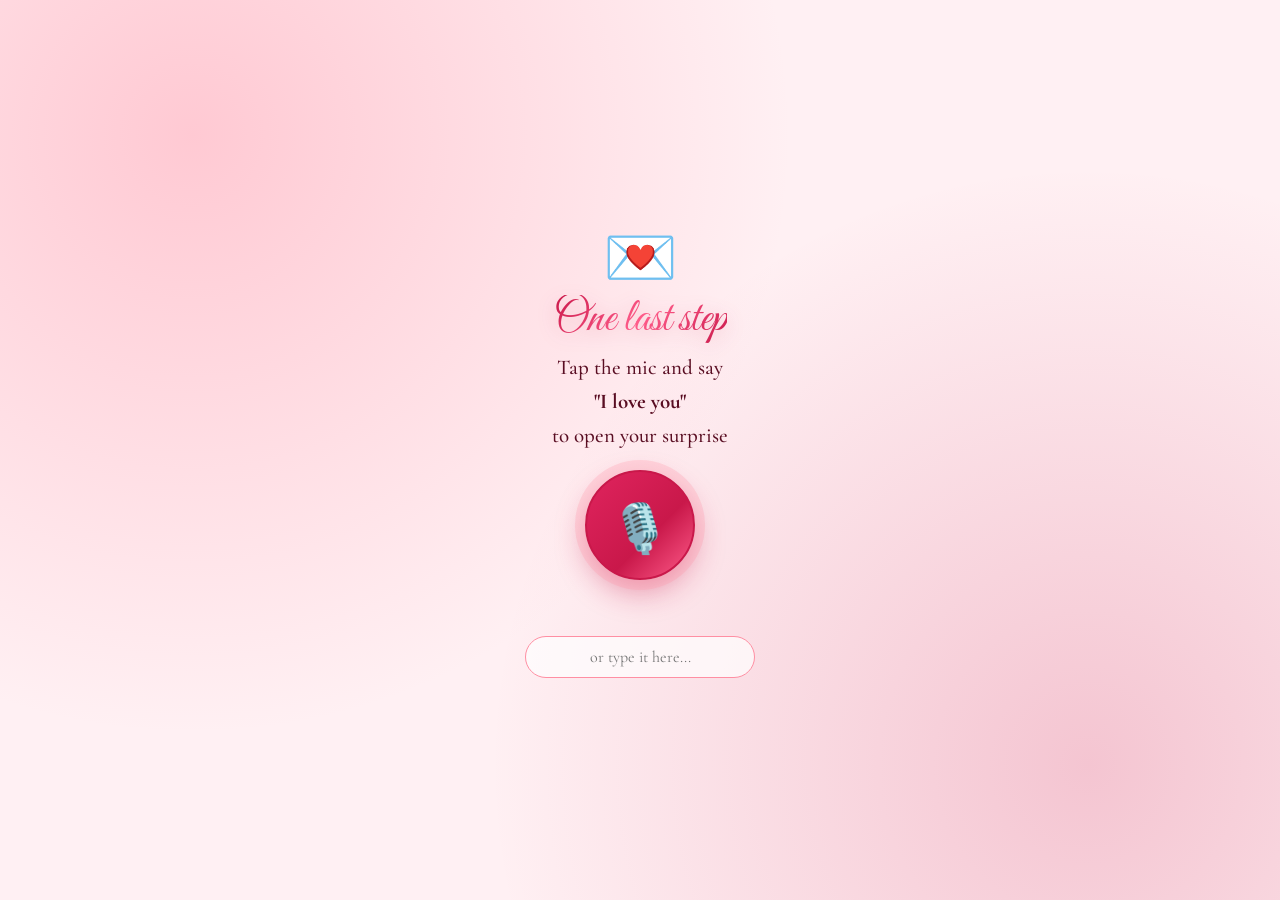
==== commit 44d42ef0: "birthday surprise" ====
--- a/index.html
+++ b/index.html
@@ -101,6 +101,89 @@
   #ltxt{margin-top:10px;padding:10px 16px;border-radius:30px;border:1px solid var(--soft);
     background:rgba(255,255,255,.7);color:var(--text);font-family:inherit;font-size:16px;
     text-align:center;outline:none;width:230px}
+
+  .gal{display:flex;gap:14px;overflow-x:auto;scroll-snap-type:x mandatory;
+    -webkit-overflow-scrolling:touch;scrollbar-width:none;padding:6px 0 10px}
+  .gal::-webkit-scrollbar{display:none}
+  .slide{flex:0 0 100%;scroll-snap-align:center}
+  .pol{background:#fff;padding:12px 12px 16px;border-radius:6px;
+    box-shadow:0 14px 34px rgba(201,24,74,.28);transform:rotate(-1.5deg)}
+  .slide:nth-child(even) .pol{transform:rotate(1.5deg)}
+  .pol img,.ph{width:100%;aspect-ratio:4/5;object-fit:cover;border-radius:3px;display:block}
+  .ph{background:var(--soft);display:flex;align-items:center;justify-content:center;font-size:60px}
+  .gcap{font-family:'Great Vibes',cursive;font-size:30px;color:var(--accent);margin-top:10px;line-height:1.2}
+
+  .screen.active.fromR{animation:inR .45s ease}
+  .screen.active.fromL{animation:inL .45s ease}
+  @keyframes inR{from{opacity:0;transform:translateX(70px)}to{opacity:1;transform:none}}
+  @keyframes inL{from{opacity:0;transform:translateX(-70px)}to{opacity:1;transform:none}}
+  #dots{position:fixed;bottom:16px;left:0;right:0;display:flex;justify-content:center;gap:10px;z-index:10}
+  #dots i{width:9px;height:9px;border-radius:50%;background:var(--soft);opacity:.5;transition:.3s}
+  #dots i.on{background:var(--accent);opacity:1;transform:scale(1.3)}
+
+  .envgrid{display:grid;grid-template-columns:repeat(2,1fr);gap:14px;margin-bottom:10px}
+  .env{background:#fff;border:2px solid var(--soft);border-radius:14px;padding:16px 8px;
+    cursor:pointer;box-shadow:0 8px 20px rgba(201,24,74,.2);font-size:17px;font-weight:700;
+    line-height:1.25;transition:.3s}
+  .env .ei{font-size:44px;display:block;margin-bottom:4px;animation:float 3s ease-in-out infinite}
+  .env.opened{opacity:.6}
+  .env:active{transform:scale(.96)}
+  #lmodal{position:fixed;inset:0;z-index:50;background:rgba(89,13,34,.55);display:none;
+    align-items:center;justify-content:center;padding:20px;backdrop-filter:blur(4px)}
+  #lmodal.show{display:flex;animation:in .4s ease}
+  .lcard{background:#fff;border-radius:8px;padding:28px 22px;max-width:400px;width:100%;
+    max-height:85vh;overflow-y:auto;box-shadow:0 20px 50px rgba(0,0,0,.35);position:relative}
+  .lcard::before{content:"";position:absolute;inset:8px;border:1px solid var(--soft);
+    border-radius:4px;pointer-events:none}
+
+  /* beauty-pack */
+  .screen{position:relative;z-index:1;scrollbar-width:none}
+  .screen::-webkit-scrollbar{display:none}
+  .orb{position:fixed;border-radius:50%;filter:blur(26px);opacity:.4;pointer-events:none;
+    z-index:0;will-change:transform;animation:drift 16s ease-in-out infinite alternate}
+  @keyframes drift{from{transform:translate(0,0) scale(1)}to{transform:translate(34px,-46px) scale(1.25)}}
+  .spark{position:fixed;color:#FF8FA3;opacity:0;pointer-events:none;z-index:0;
+    animation:twinkle 3s ease-in-out infinite}
+  @keyframes twinkle{0%,100%{opacity:0;transform:scale(.5)}50%{opacity:.9;transform:scale(1.2)}}
+
+  .script{background:linear-gradient(135deg,#C9184A 0%,#FF5C8A 50%,#C9184A 100%);
+    -webkit-background-clip:text;background-clip:text;color:transparent;
+    -webkit-text-fill-color:transparent;filter:drop-shadow(0 4px 10px rgba(201,24,74,.22))}
+  h2{letter-spacing:.5px}
+
+  .line{width:auto;height:auto;background:none;margin:12px auto}
+  .line::before{content:"\2014  \2665  \2014";color:var(--soft);font-size:18px;letter-spacing:4px}
+
+  button{background:linear-gradient(135deg,#E0245E,#C9184A 60%,#FF5C8A);
+    position:relative;overflow:hidden}
+  button::after{content:"";position:absolute;top:0;left:-120%;width:55%;height:100%;
+    background:linear-gradient(120deg,transparent,rgba(255,255,255,.55),transparent);
+    transform:skewX(-20deg);animation:sweep 3.6s ease-in-out infinite}
+  @keyframes sweep{0%,55%{left:-120%}100%{left:150%}}
+
+  .cdbox{background:rgba(255,255,255,.55);backdrop-filter:blur(10px);-webkit-backdrop-filter:blur(10px);
+    border:1px solid rgba(255,255,255,.9);box-shadow:0 14px 40px rgba(201,24,74,.16)}
+  .cdrow div{border:1px solid rgba(255,143,163,.35)}
+  .paper::after{content:"\2766";position:absolute;bottom:12px;right:18px;color:var(--soft);font-size:24px}
+  .lcard{background:linear-gradient(180deg,#fff,#FFF5F7)}
+  .env{background:linear-gradient(180deg,#fff,#FFF0F3)}
+  .back{background:linear-gradient(180deg,#fff,#FFF0F3)}
+
+  .pol{position:relative}
+  .pol::before{content:"";position:absolute;top:-10px;left:50%;width:72px;height:22px;
+    transform:translateX(-50%) rotate(-3deg);background:rgba(255,187,148,.7);
+    box-shadow:0 2px 6px rgba(0,0,0,.12)}
+
+  #micbtn{box-shadow:0 0 0 10px rgba(255,143,163,.25),0 12px 30px rgba(201,24,74,.4)}
+
+  @keyframes rise{from{opacity:0;transform:translateY(18px)}to{opacity:1;transform:none}}
+  .screen.active>*:not(.emoji):not(#cd):not(.paper){animation:rise .7s ease both}
+  .screen.active>*:not(.emoji):not(#cd):not(.paper):nth-child(2){animation-delay:.08s}
+  .screen.active>*:not(.emoji):not(#cd):not(.paper):nth-child(3){animation-delay:.16s}
+  .screen.active>*:not(.emoji):not(#cd):not(.paper):nth-child(4){animation-delay:.24s}
+  .screen.active>*:not(.emoji):not(#cd):not(.paper):nth-child(5){animation-delay:.32s}
+  .screen.active>*:not(.emoji):not(#cd):not(.paper):nth-child(6){animation-delay:.4s}
+  /* end-beauty */
 </style>
 </head>
 <body>
@@ -153,6 +236,22 @@
   <p style="font-size:18px;margin:4px 0 14px">Tap each heart 💗</p>
   <div class="grid" id="grid"></div>
 </div>
+<audio id="bgm" src="song.m4a" loop preload="auto"></audio>
+<button id="mbtn" aria-label="music">🔇</button>
+<div class="screen" id="se">
+  <p class="script" style="font-size:44px">Open when...</p>
+  <p style="font-size:17px;margin:2px 0 12px">Tap an envelope 💌</p>
+  <div class="envgrid" id="envgrid"></div>
+  <button onclick="go('sp')">Back</button>
+</div>
+<div id="lmodal"><div class="lcard">
+  <p class="script" id="ltitle" style="font-size:38px"></p>
+  <div class="line"></div>
+  <p id="lbody" style="font-size:22px"></p>
+  <div class="sign">Duduu 💗</div>
+  <button id="lclose">Close</button>
+</div></div>
+<div id="dots"></div>
 <div id="lock">
   <div style="font-size:60px">💌</div>
   <p class="script" style="font-size:46px">One last step</p>
@@ -160,6 +259,13 @@
   <button id="micbtn">🎙️</button>
   <p id="lstat" style="font-size:17px;min-height:28px;margin:14px 0 4px"></p>
   <input id="ltxt" placeholder="or type it here..." autocomplete="off">
+</div>
+<div class="screen" id="sp">
+  <p class="script" style="font-size:44px">Our memories</p>
+  <p style="font-size:17px;margin:2px 0 10px">Swipe the photos 💞</p>
+  <div class="gal" id="gal"></div>
+  <p id="gcount" style="font-size:16px;margin:8px 0 0"></p>
+  <button onclick="go('sr')">Back</button>
 </div>
 <script>
 function go(id){
@@ -267,22 +373,6 @@
 updateBdayCountdown();
 setInterval(updateBdayCountdown,1000);
 
-/* music */
-const bgm=document.getElementById('bgm'),mbtn=document.getElementById('mbtn');
-bgm.volume=0.6;
-function setIcon(){mbtn.textContent=bgm.paused?'🔇':'🎵'}
-mbtn.addEventListener('click',e=>{
-  e.stopPropagation();
-  if(bgm.paused)bgm.play().catch(()=>{});else bgm.pause();
-  setIcon();
-});
-bgm.addEventListener('play',setIcon);
-bgm.addEventListener('pause',setIcon);
-// start automatically on her first tap (browsers block autoplay otherwise)
-document.addEventListener('click',()=>{
-  if(bgm.paused&&!window.musicOff)bgm.play().catch(()=>{});
-},{once:true});
-mbtn.addEventListener('click',()=>{window.musicOff=true});
 
 /* voice-lock */
 const lockEl=document.getElementById('lock');
@@ -335,6 +425,39 @@
 document.getElementById('ltxt').addEventListener('input',e=>{
   if(heardLove(e.target.value))unlockSite();
 });
+
+/* gallery */
+const PHOTOS=[
+  {src:'photos/1.jpg',cap:'i love youuuuu'},
+  {src:'photos/2.jpg',cap:'my home'},
+  {src:'photos/3.jpg',cap:'my gurlllll'},
+  {src:'photos/4.jpg',cap:'my peace'},
+  {src:'photos/5.jpg',cap:'Forever 💞'}
+];
+const gal=document.getElementById('gal'),gcount=document.getElementById('gcount');
+PHOTOS.forEach(ph=>{
+  const d=document.createElement('div');d.className='slide';
+  d.innerHTML='<div class="pol"><img alt=""><div class="gcap"></div></div>';
+  const img=d.querySelector('img');
+  img.onerror=()=>{const x=document.createElement('div');x.className='ph';x.textContent='📷';img.replaceWith(x)};
+  img.src=ph.src;
+  d.querySelector('.gcap').textContent=ph.cap;
+  gal.appendChild(d);
+});
+function updCount(){
+  const i=Math.round(gal.scrollLeft/(gal.clientWidth+14));
+  gcount.textContent=(Math.min(i,PHOTOS.length-1)+1)+' / '+PHOTOS.length;
+}
+gal.addEventListener('scroll',updCount);
+updCount();
+document.addEventListener('touchstart',e=>{window.galTouch=!!e.target.closest('.gal')},{passive:true});
+const srEl=document.getElementById('sr');
+if(srEl){
+  const mb=document.createElement('button');
+  mb.textContent='Our memories 📸';
+  mb.onclick=()=>go('sp');
+  srEl.appendChild(mb);
+}
 </script>
 <script>
 /* lock-fix */
@@ -384,6 +507,114 @@
     try{rec.start()}catch(e){}
   });
 })();
+
+/* swipe-nav */
+const ORDER=['s1','s2','s3','sr','sp','se'];
+const dotsEl=document.getElementById('dots');
+ORDER.forEach(()=>dotsEl.appendChild(document.createElement('i')));
+const _go=go;
+go=function(id){
+  document.querySelectorAll('.screen').forEach(x=>x.classList.remove('fromR','fromL'));
+  _go(id);
+  const i=ORDER.indexOf(id);
+  [...dotsEl.children].forEach((d,k)=>d.classList.toggle('on',k===i));
+};
+go('s1');
+function curIndex(){
+  const a=document.querySelector('.screen.active');
+  return a?ORDER.indexOf(a.id):-1;
+}
+function slide(dir){
+  if(document.getElementById('lock')||window.modalOpen)return;
+  const i=curIndex();
+  if(i<0)return;
+  const n=i+dir;
+  if(n<0||n>=ORDER.length)return;
+  const target=ORDER[n];
+  if(target==='s3'&&!window.letterShown){startCountdown();return}
+  go(target);
+  document.getElementById(target).classList.add(dir>0?'fromR':'fromL');
+}
+let sx=0,sy=0;
+document.addEventListener('touchstart',e=>{sx=e.touches[0].clientX;sy=e.touches[0].clientY},{passive:true});
+document.addEventListener('touchend',e=>{
+  const dx=e.changedTouches[0].clientX-sx, dy=e.changedTouches[0].clientY-sy;
+  if(!window.galTouch&&Math.abs(dx)>50&&Math.abs(dx)>Math.abs(dy)*1.5)slide(dx<0?1:-1);
+},{passive:true});
+document.addEventListener('keydown',e=>{
+  if(e.key==='ArrowRight')slide(1);
+  if(e.key==='ArrowLeft')slide(-1);
+});
+
+/* music */
+const bgm=document.getElementById('bgm'),mbtn=document.getElementById('mbtn');
+bgm.volume=0.6;
+function setIcon(){mbtn.textContent=bgm.paused?'🔇':'🎵'}
+mbtn.addEventListener('click',e=>{
+  e.stopPropagation();
+  if(bgm.paused)bgm.play().catch(()=>{});else bgm.pause();
+  setIcon();
+});
+bgm.addEventListener('play',setIcon);
+bgm.addEventListener('pause',setIcon);
+document.addEventListener('click',()=>{
+  if(bgm.paused&&!window.musicOff)bgm.play().catch(()=>{});
+},{once:true});
+mbtn.addEventListener('click',()=>{window.musicOff=true});
+
+/* open-when letters */
+// EDIT: write your own letters here
+const LETTERS=[
+  {e:'💗',t:'Open when you miss me',b:"Close your eyes and think of my hug. Wherever you are, my heart is right next to you. I miss you too, always."},
+  {e:'🌧️',t:'Open when you are sad',b:"It is okay to feel low, my love. This will pass, and I will be right here holding your hand through it."},
+  {e:'🌙',t:'Open when you cannot sleep',b:"Take a deep breath. Think of all the times we laughed together. Sleep well, my baby. I am dreaming of you."},
+  {e:'😤',t:'Open when you are angry with me',b:"I am sorry, babyyy. Whatever I did, I love you more than my mistakes. Forgive me, please? 🥺"},
+  {e:'😊',t:'Open when you need a smile',b:"You are the most beautiful person I know, inside and out. Now smile for me, just once!"},
+  {e:'🎂',t:'Open on your birthday',b:"Advance happiest birthday goluuuu! You are my greatest blessing, and I will always try my bestestest to keep you happy."}
+];
+const envgrid=document.getElementById('envgrid');
+const lmodal=document.getElementById('lmodal');
+LETTERS.forEach(l=>{
+  const d=document.createElement('div');d.className='env';
+  d.innerHTML='<span class="ei"></span><span class="et"></span>';
+  d.querySelector('.ei').textContent=l.e;
+  d.querySelector('.et').textContent=l.t;
+  d.onclick=()=>{
+    document.getElementById('ltitle').textContent=l.t;
+    document.getElementById('lbody').textContent=l.b;
+    lmodal.classList.add('show');
+    window.modalOpen=true;
+    d.classList.add('opened');
+  };
+  envgrid.appendChild(d);
+});
+function closeLetter(){lmodal.classList.remove('show');window.modalOpen=false}
+document.getElementById('lclose').onclick=closeLetter;
+lmodal.addEventListener('click',e=>{if(e.target===lmodal)closeLetter()});
+const spEl=document.getElementById('sp');
+if(spEl){
+  const eb=document.createElement('button');
+  eb.textContent='Open-when letters 💌';
+  eb.onclick=()=>go('se');
+  spEl.insertBefore(eb,spEl.querySelector('button'));
+}
+
+/* beauty-pack */
+(function(){
+  const cols=['#FF8FA3','#FFBB94','#FFD0DC','#E0245E','#FF8FA3','#FFD0DC'];
+  cols.forEach((c,i)=>{
+    const o=document.createElement('div');o.className='orb';
+    const sz=100+Math.random()*150;
+    o.style.cssText='width:'+sz+'px;height:'+sz+'px;left:'+(Math.random()*100)+'vw;top:'+(Math.random()*100)+'vh;background:'+c+';animation-duration:'+(12+Math.random()*12)+'s;animation-delay:-'+(Math.random()*10)+'s';
+    document.body.prepend(o);
+  });
+  for(let i=0;i<14;i++){
+    const t=document.createElement('div');t.className='spark';t.textContent='\u2726';
+    t.style.cssText='left:'+(Math.random()*100)+'vw;top:'+(Math.random()*100)+'vh;font-size:'+(8+Math.random()*10)+'px;animation-delay:-'+(Math.random()*4)+'s;animation-duration:'+(2.5+Math.random()*3)+'s';
+    document.body.prepend(t);
+  }
+})();
+/* end-beauty */
 </script>
 </body>
 </html>
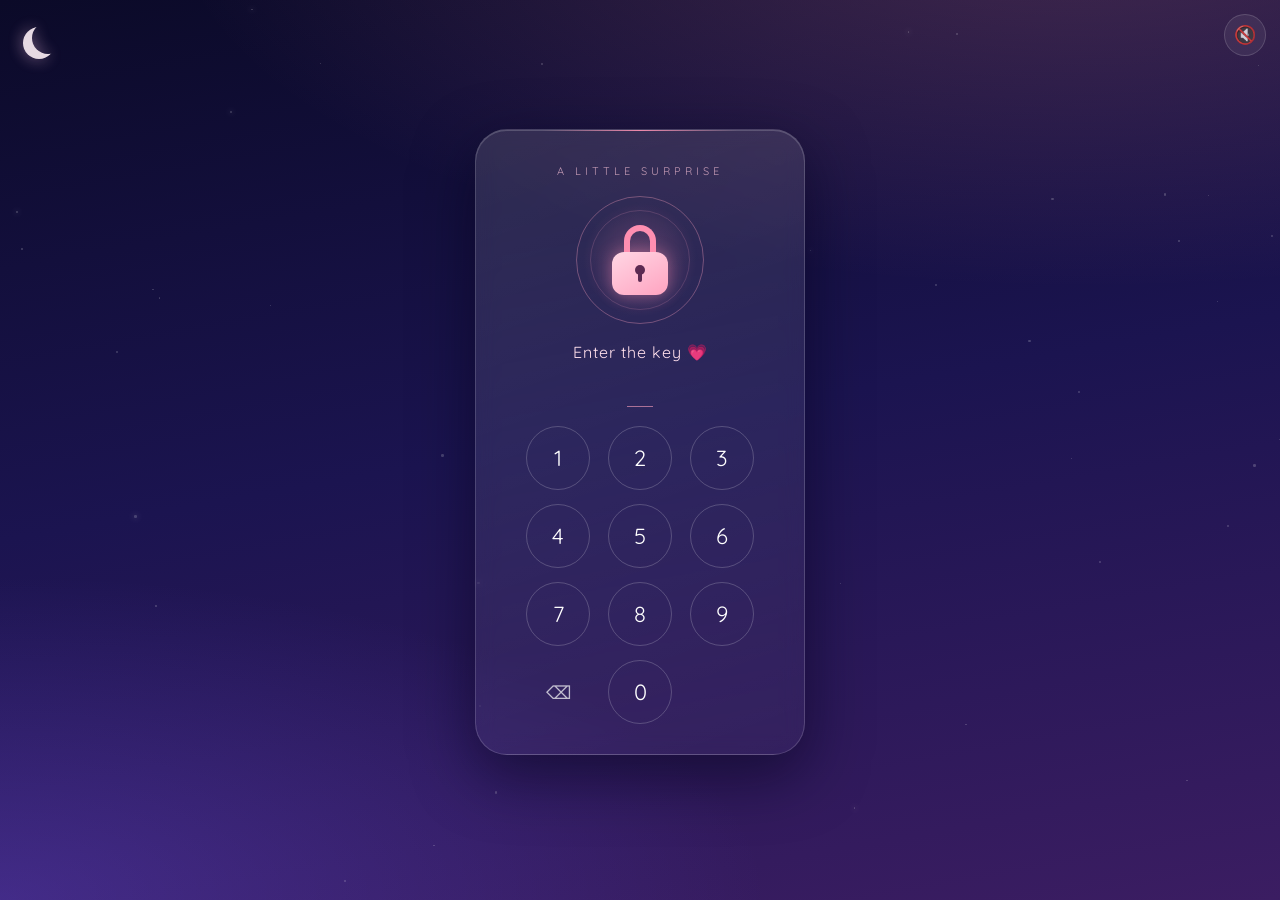
==== commit d3ecfb68: "birthday surprise" ====
--- a/index.html
+++ b/index.html
@@ -1,620 +1,397 @@
 <!DOCTYPE html>
-<html>
+<html lang="en">
 <head>
 <meta charset="UTF-8">
-<meta name="viewport" content="width=device-width, initial-scale=1">
-<title>For Bubuu 🤍</title>
-<link href="https://fonts.googleapis.com/css2?family=Playfair+Display:ital,wght@0,500;0,700;1,500&family=Great+Vibes&family=Cormorant+Garamond:ital,wght@0,500;0,700;1,500&display=swap" rel="stylesheet">
+<meta name="viewport" content="width=device-width,initial-scale=1,viewport-fit=cover">
+<title>For You 💗</title>
+<link href="https://fonts.googleapis.com/css2?family=Dancing+Script:wght@600;700&family=Quicksand:wght@400;600&family=Patrick+Hand&display=swap" rel="stylesheet">
 <style>
-  :root{--bg:#FFF0F3;--text:#590D22;--accent:#C9184A;--soft:#FF8FA3}
-  *{box-sizing:border-box}
-  body{margin:0;min-height:100vh;background:var(--bg);color:var(--text);
-    font-family:'Cormorant Garamond',serif;display:flex;align-items:center;
-    justify-content:center;text-align:center;overflow:hidden;
-    background-image:radial-gradient(circle at 15% 15%,rgba(255,143,163,.35),transparent 40%),
-                     radial-gradient(circle at 85% 85%,rgba(201,24,74,.15),transparent 40%)}
-  .screen{display:none;padding:24px;max-width:440px;width:100%;animation:in 1s ease}
-  .screen.active{display:block}
-  @keyframes in{from{opacity:0;transform:scale(.96)}to{opacity:1;transform:none}}
-  .script{font-family:'Great Vibes',cursive;font-size:58px;margin:0;color:var(--accent);line-height:1.1}
-  h2{font-family:'Playfair Display',serif;font-style:italic;font-weight:500;
-    font-size:28px;margin:8px 0;color:var(--text)}
-  p{font-size:23px;line-height:1.6;margin:12px 0;font-weight:500}
-  .line{width:80px;height:2px;background:var(--soft);margin:18px auto;border-radius:2px}
-  .emoji{font-size:64px;animation:float 3s ease-in-out infinite}
-  @keyframes float{50%{transform:translateY(-10px)}}
-  button{font-family:'Playfair Display',serif;font-size:15px;letter-spacing:2px;
-    text-transform:uppercase;padding:14px 30px;margin:8px;cursor:pointer;
-    background:var(--accent);color:#fff;border:2px solid var(--accent);border-radius:50px;
-    box-shadow:0 8px 20px rgba(201,24,74,.3);transition:.3s}
-  button:active{transform:scale(.95)}
-  #no{background:transparent;color:var(--accent);box-shadow:none}
-  .paper{background:#fff;color:var(--text);padding:34px 24px;border-radius:6px;
-    box-shadow:0 20px 50px rgba(201,24,74,.25);position:relative;transform:rotate(-1deg)}
-  .paper::before{content:"";position:absolute;inset:8px;border:1px solid var(--soft);
-    border-radius:4px;pointer-events:none}
-  .paper .script{font-size:46px}
-  .sign{font-family:'Great Vibes',cursive;font-size:38px;color:var(--accent);margin-top:10px}
-  .candle{display:inline-block;font-size:34px;animation:flick 1.4s infinite alternate;
-    filter:drop-shadow(0 0 10px var(--soft))}
-  @keyframes flick{from{opacity:.8;transform:scale(.95)}to{opacity:1;transform:scale(1.06)}}
-  .petal{position:fixed;top:-30px;font-size:20px;opacity:.85;pointer-events:none;
-    animation:fall linear forwards}
-  @keyframes fall{to{transform:translateY(110vh) rotate(360deg)}}
-
-
-  .paper{min-height:320px}
-  .typing::after{content:"|";color:var(--accent);animation:blink .7s infinite}
-  @keyframes blink{50%{opacity:0}}
-  .pop{animation:pop .9s ease}
-  @keyframes pop{0%{transform:scale(.3);opacity:0}40%{transform:scale(1.2);opacity:1}100%{transform:scale(1);opacity:.9}}
-
-  #sr{max-height:100vh;overflow-y:auto}
-  .grid{display:grid;grid-template-columns:repeat(2,1fr);gap:12px}
-  .card{height:120px;perspective:600px;cursor:pointer}
-  .inner{position:relative;width:100%;height:100%;transition:transform .6s;transform-style:preserve-3d}
-  .card.flip .inner{transform:rotateY(180deg)}
-  .face{position:absolute;inset:0;backface-visibility:hidden;-webkit-backface-visibility:hidden;
-    display:flex;align-items:center;justify-content:center;border-radius:16px;padding:10px;
-    font-size:19px;line-height:1.3;font-weight:700}
-  .front{background:var(--accent);color:#fff;font-size:40px;box-shadow:0 8px 20px rgba(201,24,74,.3)}
-  .back{background:#fff;color:var(--text);transform:rotateY(180deg);border:2px solid var(--soft)}
-
-  .cdbox{background:rgba(255,255,255,.7);border:1px solid var(--soft);border-radius:20px;
-    padding:16px 10px;margin:14px 0}
-  .cdrow{display:flex;justify-content:center;gap:8px;margin-top:10px}
-  .cdrow div{background:#fff;border-radius:12px;padding:8px 6px;min-width:62px;
-    box-shadow:0 4px 12px rgba(201,24,74,.2)}
-  .cdrow b{display:block;font-family:'Playfair Display',serif;font-size:26px;color:var(--accent)}
-  .cdrow span{font-size:13px;text-transform:uppercase;letter-spacing:1px}
-
-  /* fit-fix */
-  .screen{max-height:100vh;max-height:100dvh;overflow-y:auto;
-    -webkit-overflow-scrolling:touch;padding-bottom:70px}
-  .cdrow{gap:6px}
-  .cdrow div{flex:1;min-width:0;padding:8px 2px}
-  .cdrow b{font-size:22px}
-  .cdrow span{font-size:11px;letter-spacing:.5px}
-  @media (max-height:800px){
-    .script{font-size:46px}
-    .candle{font-size:28px}
-    h2{font-size:24px}
-    p{font-size:20px;margin:8px 0}
-  }
-
-  #mbtn{position:fixed;top:14px;right:14px;z-index:20;width:46px;height:46px;padding:0;
-    margin:0;font-size:22px;border-radius:50%;background:#fff;color:var(--accent);
-    border:2px solid var(--soft);box-shadow:0 4px 14px rgba(201,24,74,.3);
-    text-transform:none;letter-spacing:0}
-
-  #lock{position:fixed;inset:0;z-index:100;display:flex;flex-direction:column;
-    align-items:center;justify-content:center;text-align:center;padding:24px;
-    background:var(--bg);
-    background-image:radial-gradient(circle at 15% 15%,rgba(255,143,163,.4),transparent 45%),
-                     radial-gradient(circle at 85% 85%,rgba(201,24,74,.2),transparent 45%);
-    transition:opacity .9s,transform .9s}
-  #lock.gone{opacity:0;transform:scale(1.15);pointer-events:none}
-  #micbtn{width:110px;height:110px;border-radius:50%;padding:0;margin:0;font-size:48px;
-    letter-spacing:0;text-transform:none}
-  #micbtn.on{animation:pulse 1.1s infinite}
-  @keyframes pulse{0%{box-shadow:0 0 0 0 rgba(201,24,74,.6)}100%{box-shadow:0 0 0 34px rgba(201,24,74,0)}}
-  #ltxt{margin-top:10px;padding:10px 16px;border-radius:30px;border:1px solid var(--soft);
-    background:rgba(255,255,255,.7);color:var(--text);font-family:inherit;font-size:16px;
-    text-align:center;outline:none;width:230px}
-
-  .gal{display:flex;gap:14px;overflow-x:auto;scroll-snap-type:x mandatory;
-    -webkit-overflow-scrolling:touch;scrollbar-width:none;padding:6px 0 10px}
-  .gal::-webkit-scrollbar{display:none}
-  .slide{flex:0 0 100%;scroll-snap-align:center}
-  .pol{background:#fff;padding:12px 12px 16px;border-radius:6px;
-    box-shadow:0 14px 34px rgba(201,24,74,.28);transform:rotate(-1.5deg)}
-  .slide:nth-child(even) .pol{transform:rotate(1.5deg)}
-  .pol img,.ph{width:100%;aspect-ratio:4/5;object-fit:cover;border-radius:3px;display:block}
-  .ph{background:var(--soft);display:flex;align-items:center;justify-content:center;font-size:60px}
-  .gcap{font-family:'Great Vibes',cursive;font-size:30px;color:var(--accent);margin-top:10px;line-height:1.2}
-
-  .screen.active.fromR{animation:inR .45s ease}
-  .screen.active.fromL{animation:inL .45s ease}
-  @keyframes inR{from{opacity:0;transform:translateX(70px)}to{opacity:1;transform:none}}
-  @keyframes inL{from{opacity:0;transform:translateX(-70px)}to{opacity:1;transform:none}}
-  #dots{position:fixed;bottom:16px;left:0;right:0;display:flex;justify-content:center;gap:10px;z-index:10}
-  #dots i{width:9px;height:9px;border-radius:50%;background:var(--soft);opacity:.5;transition:.3s}
-  #dots i.on{background:var(--accent);opacity:1;transform:scale(1.3)}
-
-  .envgrid{display:grid;grid-template-columns:repeat(2,1fr);gap:14px;margin-bottom:10px}
-  .env{background:#fff;border:2px solid var(--soft);border-radius:14px;padding:16px 8px;
-    cursor:pointer;box-shadow:0 8px 20px rgba(201,24,74,.2);font-size:17px;font-weight:700;
-    line-height:1.25;transition:.3s}
-  .env .ei{font-size:44px;display:block;margin-bottom:4px;animation:float 3s ease-in-out infinite}
-  .env.opened{opacity:.6}
-  .env:active{transform:scale(.96)}
-  #lmodal{position:fixed;inset:0;z-index:50;background:rgba(89,13,34,.55);display:none;
-    align-items:center;justify-content:center;padding:20px;backdrop-filter:blur(4px)}
-  #lmodal.show{display:flex;animation:in .4s ease}
-  .lcard{background:#fff;border-radius:8px;padding:28px 22px;max-width:400px;width:100%;
-    max-height:85vh;overflow-y:auto;box-shadow:0 20px 50px rgba(0,0,0,.35);position:relative}
-  .lcard::before{content:"";position:absolute;inset:8px;border:1px solid var(--soft);
-    border-radius:4px;pointer-events:none}
-
-  /* beauty-pack */
-  .screen{position:relative;z-index:1;scrollbar-width:none}
-  .screen::-webkit-scrollbar{display:none}
-  .orb{position:fixed;border-radius:50%;filter:blur(26px);opacity:.4;pointer-events:none;
-    z-index:0;will-change:transform;animation:drift 16s ease-in-out infinite alternate}
-  @keyframes drift{from{transform:translate(0,0) scale(1)}to{transform:translate(34px,-46px) scale(1.25)}}
-  .spark{position:fixed;color:#FF8FA3;opacity:0;pointer-events:none;z-index:0;
-    animation:twinkle 3s ease-in-out infinite}
-  @keyframes twinkle{0%,100%{opacity:0;transform:scale(.5)}50%{opacity:.9;transform:scale(1.2)}}
-
-  .script{background:linear-gradient(135deg,#C9184A 0%,#FF5C8A 50%,#C9184A 100%);
-    -webkit-background-clip:text;background-clip:text;color:transparent;
-    -webkit-text-fill-color:transparent;filter:drop-shadow(0 4px 10px rgba(201,24,74,.22))}
-  h2{letter-spacing:.5px}
-
-  .line{width:auto;height:auto;background:none;margin:12px auto}
-  .line::before{content:"\2014  \2665  \2014";color:var(--soft);font-size:18px;letter-spacing:4px}
-
-  button{background:linear-gradient(135deg,#E0245E,#C9184A 60%,#FF5C8A);
-    position:relative;overflow:hidden}
-  button::after{content:"";position:absolute;top:0;left:-120%;width:55%;height:100%;
-    background:linear-gradient(120deg,transparent,rgba(255,255,255,.55),transparent);
-    transform:skewX(-20deg);animation:sweep 3.6s ease-in-out infinite}
-  @keyframes sweep{0%,55%{left:-120%}100%{left:150%}}
-
-  .cdbox{background:rgba(255,255,255,.55);backdrop-filter:blur(10px);-webkit-backdrop-filter:blur(10px);
-    border:1px solid rgba(255,255,255,.9);box-shadow:0 14px 40px rgba(201,24,74,.16)}
-  .cdrow div{border:1px solid rgba(255,143,163,.35)}
-  .paper::after{content:"\2766";position:absolute;bottom:12px;right:18px;color:var(--soft);font-size:24px}
-  .lcard{background:linear-gradient(180deg,#fff,#FFF5F7)}
-  .env{background:linear-gradient(180deg,#fff,#FFF0F3)}
-  .back{background:linear-gradient(180deg,#fff,#FFF0F3)}
-
-  .pol{position:relative}
-  .pol::before{content:"";position:absolute;top:-10px;left:50%;width:72px;height:22px;
-    transform:translateX(-50%) rotate(-3deg);background:rgba(255,187,148,.7);
-    box-shadow:0 2px 6px rgba(0,0,0,.12)}
-
-  #micbtn{box-shadow:0 0 0 10px rgba(255,143,163,.25),0 12px 30px rgba(201,24,74,.4)}
-
-  @keyframes rise{from{opacity:0;transform:translateY(18px)}to{opacity:1;transform:none}}
-  .screen.active>*:not(.emoji):not(#cd):not(.paper){animation:rise .7s ease both}
-  .screen.active>*:not(.emoji):not(#cd):not(.paper):nth-child(2){animation-delay:.08s}
-  .screen.active>*:not(.emoji):not(#cd):not(.paper):nth-child(3){animation-delay:.16s}
-  .screen.active>*:not(.emoji):not(#cd):not(.paper):nth-child(4){animation-delay:.24s}
-  .screen.active>*:not(.emoji):not(#cd):not(.paper):nth-child(5){animation-delay:.32s}
-  .screen.active>*:not(.emoji):not(#cd):not(.paper):nth-child(6){animation-delay:.4s}
-  /* end-beauty */
+/* ✏️ CHANGE COLORS HERE */
+:root{
+  --bg1:#1a1245; --bg2:#3a1c63; --bg3:#0d0b2b;   /* night sky gradient */
+  --pink:#ff8fb1;                                /* glow / accent */
+  --glass:rgba(255,255,255,.08);
+  --glass-border:rgba(255,255,255,.2);
+  --paper:#fff6e6; --ink:#5a3a4a;                /* letter paper + ink */
+}
+*{box-sizing:border-box;margin:0;padding:0;-webkit-tap-highlight-color:transparent}
+html,body{height:100%;overflow:hidden}
+body{
+  font-family:'Quicksand',system-ui,sans-serif;color:#fff;
+  background:linear-gradient(160deg,var(--bg3),var(--bg1) 45%,var(--bg2));
+}
+h1,.script{font-family:'Dancing Script','Brush Script MT',cursive;font-weight:700}
+
+/* ---------- background layers ---------- */
+#stars,#hearts{position:fixed;inset:0;pointer-events:none;overflow:hidden}
+#stars{z-index:0}#hearts{z-index:1}
+.star{position:absolute;background:#fff;border-radius:50%;opacity:.2;
+  animation:tw var(--d) ease-in-out infinite alternate}
+@keyframes tw{to{opacity:1}}
+.heart{position:absolute;bottom:-40px;color:var(--pink);opacity:0;
+  text-shadow:0 0 8px var(--pink);animation:rise var(--t) linear forwards}
+@keyframes rise{
+  0%{opacity:0;transform:translate3d(0,0,0)}
+  10%{opacity:.8}
+  90%{opacity:.6}
+  100%{opacity:0;transform:translate3d(var(--x),-115vh,0)}
+}
+
+/* ---------- pages + transitions ---------- */
+.page{
+  position:fixed;inset:0;z-index:2;display:flex;flex-direction:column;
+  align-items:center;justify-content:center;gap:22px;padding:24px;
+  padding-top:max(24px,env(safe-area-inset-top));
+  opacity:0;visibility:hidden;transform:translateY(24px);
+  transition:opacity .7s ease,transform .7s ease,visibility 0s linear .7s;
+}
+.page.active{
+  opacity:1;visibility:visible;transform:none;
+  transition:opacity .7s ease .15s,transform .7s ease .15s,visibility 0s;
+}
+.glass{
+  background:var(--glass);border:1px solid var(--glass-border);
+  backdrop-filter:blur(8px);-webkit-backdrop-filter:blur(8px);
+  border-radius:24px;box-shadow:0 8px 30px rgba(0,0,0,.25);
+}
+.btn{
+  font-family:'Quicksand',sans-serif;font-weight:600;font-size:18px;color:#fff;
+  padding:13px 30px;border-radius:999px;border:1px solid var(--glass-border);
+  background:rgba(255,143,177,.25);box-shadow:0 0 18px rgba(255,143,177,.45);
+  cursor:pointer;opacity:0;visibility:hidden;transform:translateY(10px);
+  transition:opacity .8s,transform .8s,visibility 0s .8s;
+}
+.btn.show{opacity:1;visibility:visible;transform:none;transition:opacity .8s,transform .8s}
+.btn:active{transform:scale(.95)}
+
+/* ---------- PAGE 1: lock ---------- */
+.hint{font-size:18px;letter-spacing:.5px;color:#ffd6e3}
+.lock{position:relative;width:84px;height:104px;margin-top:6px}
+.lock::before{content:"";position:absolute;inset:-45px;border-radius:50%;
+  background:radial-gradient(circle,rgba(255,143,177,.38),transparent 65%);
+  animation:glow 3s ease-in-out infinite alternate}
+@keyframes glow{from{opacity:.45}to{opacity:1}}
+.shackle{
+  position:absolute;left:50%;top:0;width:48px;height:46px;margin-left:-24px;
+  border:8px solid var(--pink);border-bottom:0;border-radius:30px 30px 0 0;
+  transform-origin:100% 100%;transition:transform .55s cubic-bezier(.3,1.6,.5,1);
+}
+.lockbody{
+  position:absolute;bottom:0;left:0;width:84px;height:64px;border-radius:16px;
+  background:linear-gradient(145deg,#ffc2d6,var(--pink));
+  box-shadow:0 0 22px rgba(255,143,177,.7);
+}
+.keyhole{position:absolute;left:50%;top:20px;width:14px;height:14px;margin-left:-7px;
+  border-radius:50%;background:#5b2a52}
+.keyhole::after{content:"";position:absolute;left:5px;top:10px;width:4px;height:14px;
+  border-radius:2px;background:#5b2a52}
+.lock.open .shackle{transform:translateY(-14px) rotate(22deg)}
+.lock.shake{animation:shake .5s}
+@keyframes shake{0%,100%{transform:translateX(0)}20%{transform:translateX(-12px)}
+  40%{transform:translateX(12px)}60%{transform:translateX(-8px)}80%{transform:translateX(8px)}}
+.burst{position:absolute;left:50%;top:60%;width:20px;height:20px;margin:-10px;border-radius:50%;
+  background:radial-gradient(circle,#fff,var(--pink) 40%,transparent 70%);opacity:0;pointer-events:none}
+.lock.open .burst{animation:burst .9s ease-out}
+@keyframes burst{0%{opacity:.95;transform:scale(1)}100%{opacity:0;transform:scale(14)}}
+
+.dots{display:flex;gap:14px;height:20px;align-items:center}
+.dots span{width:14px;height:14px;border-radius:50%;border:2px solid var(--pink);transition:background .2s,border-color .2s}
+.dots span.filled{background:var(--pink);box-shadow:0 0 10px var(--pink)}
+.dots.bad span{border-color:#ff4d6d}
+.dots.bad span.filled{background:#ff4d6d;box-shadow:0 0 10px #ff4d6d}
+
+.keypad{display:grid;grid-template-columns:repeat(3,72px);gap:14px;padding:20px}
+.key{
+  width:72px;height:72px;border-radius:50%;font-size:26px;font-family:'Quicksand',sans-serif;font-weight:600;
+  color:#fff;background:rgba(255,255,255,.1);border:1px solid var(--glass-border);cursor:pointer;
+  transition:transform .1s,background .1s;
+}
+.key:active{transform:scale(.88);background:rgba(255,143,177,.4)}
+.key.ghost{visibility:hidden}
+
+.confetti{position:fixed;z-index:9;pointer-events:none;color:var(--pink);
+  animation:burstH 1.3s ease-out forwards}
+@keyframes burstH{
+  0%{opacity:1;transform:translate(0,0) scale(1)}
+  100%{opacity:0;transform:translate(var(--dx),var(--dy)) scale(.4)}
+}
+
+/* ---------- PAGE 1B: unlock message ---------- */
+#unlock h1{
+  font-size:clamp(34px,10.5vw,54px);line-height:1.5;text-align:center;color:#fff;
+  text-shadow:0 0 18px var(--pink),0 0 40px rgba(255,143,177,.5);
+  opacity:0;transform:translateY(16px);transition:opacity 2s ease .6s,transform 2s ease .6s;
+}
+#unlock.active h1{opacity:1;transform:none}
+
+/* ---------- PAGE 2: letter ---------- */
+.stage{display:grid;place-items:center;width:100%}
+.stage>*{grid-area:1/1}
+.envelope{position:relative;width:260px;height:170px;perspective:800px;
+  transition:transform .8s ease,opacity .8s ease}
+.envelope.gone{opacity:0;transform:translateY(70px);pointer-events:none}
+.env-back{position:absolute;inset:0;border-radius:8px;background:#f2a7bf;box-shadow:0 10px 30px rgba(0,0,0,.35)}
+.sheet{position:absolute;left:14px;right:14px;top:12px;bottom:10px;border-radius:4px;
+  background:var(--paper);z-index:2;transition:transform .8s ease .5s}
+.env-front{position:absolute;inset:0;border-radius:8px;background:#ff9fbd;z-index:3;
+  clip-path:polygon(0 0,50% 58%,100% 0,100% 100%,0 100%)}
+.flap{position:absolute;left:0;top:0;width:100%;height:62%;background:var(--pink);z-index:4;
+  clip-path:polygon(0 0,100% 0,50% 100%);transform-origin:top;
+  transition:transform .7s ease,z-index 0s .35s}
+.seal{position:absolute;left:50%;top:40%;transform:translate(-50%,-50%);z-index:5;font-size:24px;transition:opacity .3s}
+.envelope.open .flap{transform:rotateX(180deg);z-index:1}
+.envelope.open .seal{opacity:0}
+.envelope.open .sheet{transform:translateY(-70px)}
+
+.paper{
+  width:min(90vw,380px);max-height:66dvh;overflow-y:auto;padding:26px 22px;border-radius:6px;
+  background:repeating-linear-gradient(transparent 0 31px,rgba(200,150,160,.25) 31px 32px),var(--paper);
+  color:var(--ink);box-shadow:0 12px 40px rgba(0,0,0,.45);
+  opacity:0;transform:translateY(90px);pointer-events:none;transition:opacity .9s ease,transform .9s ease;
+}
+.paper.show{opacity:1;transform:none;pointer-events:auto}
+.paper h2{font-family:'Dancing Script',cursive;font-weight:700;font-size:32px;color:#c2456f;margin-bottom:12px}
+.paper p{font-family:'Patrick Hand','Quicksand',sans-serif;font-size:21px;line-height:32px;
+  opacity:0;transform:translateY(8px);transition:opacity 1s ease,transform 1s ease}
+.paper p.in{opacity:1;transform:none}
+
+/* ---------- placeholder next page ---------- */
+.card{padding:34px 28px;text-align:center;max-width:340px}
+.card h1{font-size:28px;margin-bottom:10px;text-shadow:0 0 14px var(--pink)}
+
+/* ---------- music button ---------- */
+.music{
+  position:fixed;z-index:10;top:max(14px,env(safe-area-inset-top));right:14px;
+  width:42px;height:42px;border-radius:50%;font-size:18px;color:#fff;cursor:pointer;
+  background:var(--glass);border:1px solid var(--glass-border);opacity:.8;
+}
 </style>
+<link rel="stylesheet" href="elegant.css">
+<link href="https://fonts.googleapis.com/css2?family=Playfair+Display:ital,wght@1,500&display=swap" rel="stylesheet">
+<link href="https://fonts.googleapis.com/css2?family=Cormorant+Garamond:ital,wght@1,600&display=swap" rel="stylesheet">
 </head>
 <body>
 
-<div class="screen active" id="s1">
-  <div class="emoji">💌</div>
-  <p class="script">Hi, Love</p>
-  <div class="line"></div>
-  <p>I wrote something just for you, Bubuu.<br>Will you open it?</p>
-  <button onclick="go('s2')">Yes</button>
-  <button id="no">No</button>
-</div>
-
-<div class="screen" id="s2">
-  <div><span class="candle">🕯️</span><span class="candle">🕯️</span><span class="candle">🕯️</span></div>
-  <p class="script">Happy Birthday</p>
-  <h2>to the one I adore</h2>
-  <!-- your sticker: <img src="boy.png" width="120"> -->
-  <div class="cdbox">
-    <p class="script" style="font-size:34px;margin:0">Advance happiest birthday goluuuu ♥️</p>
-    <div class="cdrow" id="bdcd">
-      <div><b id="cd-d">0</b><span>days</span></div>
-      <div><b id="cd-h">0</b><span>hours</span></div>
-      <div><b id="cd-m">0</b><span>mins</span></div>
-      <div><b id="cd-s">0</b><span>secs</span></div>
+<div id="stars"></div>
+<div id="hearts"></div>
+
+<!-- 🎵 Music toggle (off by default). Set MUSIC_SRC in the script below -->
+<button class="music" id="music" aria-label="Toggle music">🔇</button>
+
+<!-- ================= PAGE 1: LOCK ================= -->
+<section class="page active" id="lock-page">
+  <div class="lock-card">
+    <p class="eyebrow">a little surprise</p>
+    <div class="lock-halo">
+      <div class="lock" id="lock">
+        <div class="shackle"></div>
+        <div class="lockbody"><span class="keyhole"></span></div>
+        <div class="burst"></div>
+      </div>
     </div>
-    <p id="cd-note" style="font-size:18px;margin:6px 0 0">until your special day 🎂</p>
-  </div>
-  <p>Close your eyes, make a wish...</p>
-  <button onclick="startCountdown()">Open my letter</button>
-</div>
-
-<div class="screen" id="sc">
-  <p style="font-size:20px">Here it comes...</p>
-  <p class="script" id="cd" style="font-size:130px">3</p>
-</div>
-
-<div class="screen" id="s3">
-  <div class="paper">
-    <p class="script">My Bubuu,</p>
-    <p id="t1"></p>
-    <p id="t2"></p>
-    <div class="sign" id="sg" style="opacity:0;transition:opacity 1.5s">Forever yours, Duduu</div>
-  </div>
-</div>
-
-
-<div class="screen" id="sr">
-  <p class="script" style="font-size:44px">Reasons I love you</p>
-  <p style="font-size:18px;margin:4px 0 14px">Tap each heart 💗</p>
-  <div class="grid" id="grid"></div>
-</div>
-<audio id="bgm" src="song.m4a" loop preload="auto"></audio>
-<button id="mbtn" aria-label="music">🔇</button>
-<div class="screen" id="se">
-  <p class="script" style="font-size:44px">Open when...</p>
-  <p style="font-size:17px;margin:2px 0 12px">Tap an envelope 💌</p>
-  <div class="envgrid" id="envgrid"></div>
-  <button onclick="go('sp')">Back</button>
-</div>
-<div id="lmodal"><div class="lcard">
-  <p class="script" id="ltitle" style="font-size:38px"></p>
-  <div class="line"></div>
-  <p id="lbody" style="font-size:22px"></p>
-  <div class="sign">Duduu 💗</div>
-  <button id="lclose">Close</button>
-</div></div>
-<div id="dots"></div>
-<div id="lock">
-  <div style="font-size:60px">💌</div>
-  <p class="script" style="font-size:46px">One last step</p>
-  <p style="font-size:21px;margin:6px 0 18px">Tap the mic and say<br><b>"I love you"</b><br>to open your surprise</p>
-  <button id="micbtn">🎙️</button>
-  <p id="lstat" style="font-size:17px;min-height:28px;margin:14px 0 4px"></p>
-  <input id="ltxt" placeholder="or type it here..." autocomplete="off">
-</div>
-<div class="screen" id="sp">
-  <p class="script" style="font-size:44px">Our memories</p>
-  <p style="font-size:17px;margin:2px 0 10px">Swipe the photos 💞</p>
-  <div class="gal" id="gal"></div>
-  <p id="gcount" style="font-size:16px;margin:8px 0 0"></p>
-  <button onclick="go('sr')">Back</button>
-</div>
+    <p class="hint">Enter the key 💗</p>
+    <div class="dots" id="dots"></div>
+    <div class="keypad" id="keypad"></div>
+  </div>
+</section>
+
+<!-- ================= PAGE 1B: UNLOCK MESSAGE ================= -->
+<section class="page" id="unlock">
+  <div class="msg-card">
+    <span class="msg-badge">♥</span>
+    <p class="msg-eyebrow">for you</p>
+    <h1>Advance happiest birthday sweety babyyyyyyyyyy i love you soo much bubduuuuuuyyyyyyuyu i love you the mostestest and you are the closest one for me my everything 🩷</h1>
+    <div class="msg-line"></div>
+  </div>
+  <button class="btn" id="next1">Next 💌</button>
+</section>
+
+<!-- ================= PAGE 2: LETTER ================= -->
+<section class="page" id="letter">
+  <p class="letter-eyebrow">a letter for you</p>
+  <div class="stage">
+    <div class="envelope" id="envelope">
+      <div class="env-back"></div>
+      <div class="sheet"></div>
+      <div class="env-front"></div>
+      <div class="flap"></div>
+      <div class="seal">💗</div>
+    </div>
+    <div class="paper" id="paper">
+      <h2 id="dear"></h2>
+      <div id="lines"></div>
+    </div>
+  </div>
+  <button class="btn" id="next2">Next 🎁</button>
+</section>
+
+<!-- ================= PAGE 3: PLACEHOLDER (copy this block for new pages) ================= -->
+<section class="page" id="gift">
+  <p class="letter-eyebrow">one last thing</p>
+  <div class="giftbox" id="giftbox">
+    <div class="gb-light"></div>
+    <div class="gb-body"></div>
+    <div class="gb-lid"></div>
+  </div>
+  <p class="gift-tap" id="gifttap">tap to open</p>
+  <div class="gift-reveal glass" id="giftreveal">
+    <h2 id="gifttitle"></h2>
+    <p id="giftmsg"></p>
+  </div>
+</section>
+
 <script>
-function go(id){
-  document.querySelectorAll('.screen').forEach(s=>s.classList.remove('active'));
-  document.getElementById(id).classList.add('active');
-}
-function petal(){
-  const p=document.createElement('div');
-  p.className='petal';
-  p.textContent=['🌸','🌷','🌹'][Math.floor(Math.random()*3)];
-  p.style.left=Math.random()*100+'vw';
-  p.style.animationDuration=(5+Math.random()*5)+'s';
-  document.body.appendChild(p);
-  setTimeout(()=>p.remove(),10000);
-}
-function petals(){
-  for(let i=0;i<30;i++)setTimeout(petal,i*150);
-  setInterval(petal,900);
-}
-const no=document.getElementById('no');
-function dodge(e){
-  e.preventDefault();
-  no.style.position='fixed';
-  no.style.left=Math.random()*(innerWidth-100)+'px';
-  no.style.top=Math.random()*(innerHeight-50)+'px';
-}
-['mouseover','touchstart','click'].forEach(ev=>no.addEventListener(ev,dodge));
-
-function typeText(el,text,speed,done){
-  const chars=Array.from(text);let i=0;
-  el.classList.add('typing');
-  (function step(){
-    if(i<chars.length){el.textContent+=chars[i++];setTimeout(step,speed)}
-    else{el.classList.remove('typing');done&&done()}
-  })();
-}
-function startCountdown(){
-  go('sc');
-  const cd=document.getElementById('cd');
-  let n=3;
-  function tick(){
-    cd.textContent=n;
-    cd.classList.remove('pop');void cd.offsetWidth;cd.classList.add('pop');
-    if(n>1){n--;setTimeout(tick,1000)}
-    else setTimeout(showLetter,1000);
-  }
-  tick();
-}
-function showLetter(){
-  go('s3');petals();
-  const t1=document.getElementById('t1'),t2=document.getElementById('t2');
-  t1.textContent='';t2.textContent='';
-  setTimeout(()=>{
-    typeText(t1,'Advance happiest birthday babyyyyyy 🎉',70,()=>{
-      setTimeout(()=>{
-        typeText(t2,'I love you so much, and I will always try my bestestest to keep you happy.',55,()=>{
-          document.getElementById('sg').style.opacity=1;
-          const b=document.createElement('button');
-          b.textContent='Reasons I love you 💗';
-          b.onclick=()=>go('sr');
-          document.getElementById('s3').appendChild(b);
-        });
-      },500);
-    });
-  },800);
-}
-
-// EDIT THESE: write your own reasons here
-const REASONS=[
-  "Your smile makes my whole day",
-  "You understand me like no one else",
-  "You make even boring days special",
-  "Your voice is my favourite sound",
-  "You care so much about me",
-  "Because you are simply YOU"
-];
-const grid=document.getElementById('grid');
-REASONS.forEach(r=>{
-  const c=document.createElement('div');
-  c.className='card';
-  c.innerHTML='<div class="inner"><div class="face front">💗</div><div class="face back"></div></div>';
-  c.querySelector('.back').textContent=r;
-  c.onclick=()=>c.classList.toggle('flip');
-  grid.appendChild(c);
-});
-
-function updateBdayCountdown(){
-  const now=new Date();
-  let y=now.getFullYear();
-  let target=new Date(y,11,9,0,0,0);
-  const endDay=new Date(y,11,9,23,59,59);
-  const note=document.getElementById('cd-note');
-  if(now>=target && now<=endDay){
-    ['d','h','m','s'].forEach(k=>document.getElementById('cd-'+k).textContent='0');
-    note.textContent='Today is the day! Happy Birthday my love 🎉';
-    return;
-  }
-  if(now>endDay){target=new Date(y+1,11,9,0,0,0)}
-  const diff=target-now;
-  document.getElementById('cd-d').textContent=Math.floor(diff/86400000);
-  document.getElementById('cd-h').textContent=Math.floor(diff/3600000)%24;
-  document.getElementById('cd-m').textContent=Math.floor(diff/60000)%60;
-  document.getElementById('cd-s').textContent=Math.floor(diff/1000)%60;
-}
-updateBdayCountdown();
-setInterval(updateBdayCountdown,1000);
-
-
-/* voice-lock */
-const lockEl=document.getElementById('lock');
-const lstat=document.getElementById('lstat');
-const micbtn=document.getElementById('micbtn');
-const SR=window.SpeechRecognition||window.webkitSpeechRecognition;
-let unlocked=false,listening=false,recog=null;
-
-function heardLove(t){
-  t=(t||'').toLowerCase().replace(/[^a-z ]/g,' ');
-  return /love\s*(you|u)\b|luv\s*(you|u)\b|\bily\b/.test(t);
-}
-function unlockSite(){
-  if(unlocked)return;
-  unlocked=true;
-  if(recog){try{recog.stop()}catch(e){}}
-  lstat.textContent='I love you too 💖';
-  setTimeout(()=>{
-    lockEl.classList.add('gone');
-    setTimeout(()=>lockEl.remove(),1000);
-  },700);
-}
-function startListening(){
-  if(!SR){lstat.textContent='Voice not supported here, please type it below 💗';return}
-  if(listening)return;
-  recog=new SR();
-  recog.lang='en-IN';
-  recog.interimResults=true;
-  recog.continuous=false;
-  recog.onstart=()=>{listening=true;micbtn.classList.add('on');lstat.textContent='Listening...'};
-  recog.onresult=e=>{
-    let t='';
-    for(let i=0;i<e.results.length;i++)t+=e.results[i][0].transcript+' ';
-    lstat.textContent='"'+t.trim()+'"';
-    if(heardLove(t))unlockSite();
-  };
-  recog.onerror=e=>{
-    if(e.error==='not-allowed'||e.error==='service-not-allowed')lstat.textContent='Please allow the microphone 🎙️';
-    else if(e.error==='network')lstat.textContent='Needs internet for voice, or type below';
-    else if(e.error==='no-speech')lstat.textContent="I didn't hear anything, tap and try again";
-  };
-  recog.onend=()=>{
-    listening=false;micbtn.classList.remove('on');
-    if(!unlocked&&!/allow|internet|hear/.test(lstat.textContent))
-      lstat.textContent='Say it a bit clearer, tap and try again 💕';
-  };
-  try{recog.start()}catch(e){}
-}
-micbtn.addEventListener('click',startListening);
-document.getElementById('ltxt').addEventListener('input',e=>{
-  if(heardLove(e.target.value))unlockSite();
-});
-
-/* gallery */
-const PHOTOS=[
-  {src:'photos/1.jpg',cap:'i love youuuuu'},
-  {src:'photos/2.jpg',cap:'my home'},
-  {src:'photos/3.jpg',cap:'my gurlllll'},
-  {src:'photos/4.jpg',cap:'my peace'},
-  {src:'photos/5.jpg',cap:'Forever 💞'}
-];
-const gal=document.getElementById('gal'),gcount=document.getElementById('gcount');
-PHOTOS.forEach(ph=>{
-  const d=document.createElement('div');d.className='slide';
-  d.innerHTML='<div class="pol"><img alt=""><div class="gcap"></div></div>';
-  const img=d.querySelector('img');
-  img.onerror=()=>{const x=document.createElement('div');x.className='ph';x.textContent='📷';img.replaceWith(x)};
-  img.src=ph.src;
-  d.querySelector('.gcap').textContent=ph.cap;
-  gal.appendChild(d);
-});
-function updCount(){
-  const i=Math.round(gal.scrollLeft/(gal.clientWidth+14));
-  gcount.textContent=(Math.min(i,PHOTOS.length-1)+1)+' / '+PHOTOS.length;
-}
-gal.addEventListener('scroll',updCount);
-updCount();
-document.addEventListener('touchstart',e=>{window.galTouch=!!e.target.closest('.gal')},{passive:true});
-const srEl=document.getElementById('sr');
-if(srEl){
-  const mb=document.createElement('button');
-  mb.textContent='Our memories 📸';
-  mb.onclick=()=>go('sp');
-  srEl.appendChild(mb);
-}
-</script>
-<script>
-/* lock-fix */
+/* ✏️ CHANGE THESE */
+const PASSCODE = "9";                 // 🔑 the key (digits only; any length works)
+const HER_NAME = "chinthana";         // 💌 her name in "Dear ___,"
+const MUSIC_SRC = "";                 // 🎵 e.g. "song.mp3" (put the file in this folder)
+const LETTER_TEXT = `Hey bubuuuu.
+
+You know what you are the most beautiful decision i have ever made you are my home my peace my love my wifee my happiness.....
+I love you soo much bubduuuuuu ❤️ 
+
+Forever yours 💗`;
+// ↑ 💌 LETTER TEXT: replace between the backticks. Each new line = one fading line.
+//    Example:
+//    i love youu
+//    (new line here for a new paragraph)
+
+/* ---------- page switching: showPage('id') ---------- */
+const hooks = { unlock: startUnlock, letter: startLetter };
+function showPage(id){
+  document.querySelectorAll('.page').forEach(p => p.classList.toggle('active', p.id === id));
+  setHeartRate(id === 'unlock' ? 250 : 900);
+  if (hooks[id]) hooks[id]();
+}
+// To add a page: add <section class="page" id="photos">…</section>
+// then call showPage('photos') from a button. Optional start code: hooks.photos = fn;
+
+/* ---------- twinkling stars ---------- */
 (function(){
-  var lk=document.getElementById('lock');
-  if(!lk)return;
-  var st=document.getElementById('lstat');
-  // clone to drop any old listeners
-  var oi=document.getElementById('ltxt'); var inp=oi.cloneNode(true); oi.replaceWith(inp);
-  var om=document.getElementById('micbtn'); var mic=om.cloneNode(true); om.replaceWith(mic);
-  var done=false;
-  function ok(t){
-    t=(t||'').toLowerCase();
-    var a=t.replace(/[^a-z]/g,'');
-    return a.indexOf('loveyou')>-1||a.indexOf('luvyou')>-1||a.indexOf('loveu')>-1||a.indexOf('luvu')>-1||/\bily\b/.test(t);
-  }
-  function openSite(){
-    if(done)return; done=true;
-    st.textContent='I love you too 💖';
-    setTimeout(function(){lk.classList.add('gone');setTimeout(function(){lk.remove()},1000)},600);
-  }
-  function check(){ if(ok(inp.value)) openSite(); }
-  ['input','keyup','change','paste'].forEach(function(ev){
-    inp.addEventListener(ev,function(){setTimeout(check,0)});
-  });
-  inp.addEventListener('keydown',function(e){ if(e.key==='Enter')check(); });
-
-  var SR=window.SpeechRecognition||window.webkitSpeechRecognition, rec=null;
-  mic.addEventListener('click',function(){
-    if(!SR){st.textContent='Voice not supported here, type below 💗';return}
-    try{ if(rec)rec.abort(); }catch(e){}
-    rec=new SR(); rec.lang='en-IN'; rec.interimResults=true; rec.continuous=false;
-    rec.onstart=function(){mic.classList.add('on');st.textContent='Listening...'};
-    rec.onresult=function(e){
-      var t='';
-      for(var i=0;i<e.results.length;i++)t+=e.results[i][0].transcript+' ';
-      st.textContent='"'+t.trim()+'"';
-      if(ok(t))openSite();
-    };
-    rec.onerror=function(e){
-      if(e.error==='not-allowed'||e.error==='service-not-allowed')st.textContent='Please allow the microphone 🎙️';
-      else if(e.error==='network')st.textContent='Voice needs internet, or type below';
-      else if(e.error==='no-speech')st.textContent="I didn't hear anything, tap and try again";
-      else st.textContent='Voice problem ('+e.error+'), type below 💗';
-    };
-    rec.onend=function(){mic.classList.remove('on')};
-    try{rec.start()}catch(e){}
-  });
-})();
-
-/* swipe-nav */
-const ORDER=['s1','s2','s3','sr','sp','se'];
-const dotsEl=document.getElementById('dots');
-ORDER.forEach(()=>dotsEl.appendChild(document.createElement('i')));
-const _go=go;
-go=function(id){
-  document.querySelectorAll('.screen').forEach(x=>x.classList.remove('fromR','fromL'));
-  _go(id);
-  const i=ORDER.indexOf(id);
-  [...dotsEl.children].forEach((d,k)=>d.classList.toggle('on',k===i));
-};
-go('s1');
-function curIndex(){
-  const a=document.querySelector('.screen.active');
-  return a?ORDER.indexOf(a.id):-1;
-}
-function slide(dir){
-  if(document.getElementById('lock')||window.modalOpen)return;
-  const i=curIndex();
-  if(i<0)return;
-  const n=i+dir;
-  if(n<0||n>=ORDER.length)return;
-  const target=ORDER[n];
-  if(target==='s3'&&!window.letterShown){startCountdown();return}
-  go(target);
-  document.getElementById(target).classList.add(dir>0?'fromR':'fromL');
-}
-let sx=0,sy=0;
-document.addEventListener('touchstart',e=>{sx=e.touches[0].clientX;sy=e.touches[0].clientY},{passive:true});
-document.addEventListener('touchend',e=>{
-  const dx=e.changedTouches[0].clientX-sx, dy=e.changedTouches[0].clientY-sy;
-  if(!window.galTouch&&Math.abs(dx)>50&&Math.abs(dx)>Math.abs(dy)*1.5)slide(dx<0?1:-1);
-},{passive:true});
-document.addEventListener('keydown',e=>{
-  if(e.key==='ArrowRight')slide(1);
-  if(e.key==='ArrowLeft')slide(-1);
-});
-
-/* music */
-const bgm=document.getElementById('bgm'),mbtn=document.getElementById('mbtn');
-bgm.volume=0.6;
-function setIcon(){mbtn.textContent=bgm.paused?'🔇':'🎵'}
-mbtn.addEventListener('click',e=>{
-  e.stopPropagation();
-  if(bgm.paused)bgm.play().catch(()=>{});else bgm.pause();
-  setIcon();
-});
-bgm.addEventListener('play',setIcon);
-bgm.addEventListener('pause',setIcon);
-document.addEventListener('click',()=>{
-  if(bgm.paused&&!window.musicOff)bgm.play().catch(()=>{});
-},{once:true});
-mbtn.addEventListener('click',()=>{window.musicOff=true});
-
-/* open-when letters */
-// EDIT: write your own letters here
-const LETTERS=[
-  {e:'💗',t:'Open when you miss me',b:"Close your eyes and think of my hug. Wherever you are, my heart is right next to you. I miss you too, always."},
-  {e:'🌧️',t:'Open when you are sad',b:"It is okay to feel low, my love. This will pass, and I will be right here holding your hand through it."},
-  {e:'🌙',t:'Open when you cannot sleep',b:"Take a deep breath. Think of all the times we laughed together. Sleep well, my baby. I am dreaming of you."},
-  {e:'😤',t:'Open when you are angry with me',b:"I am sorry, babyyy. Whatever I did, I love you more than my mistakes. Forgive me, please? 🥺"},
-  {e:'😊',t:'Open when you need a smile',b:"You are the most beautiful person I know, inside and out. Now smile for me, just once!"},
-  {e:'🎂',t:'Open on your birthday',b:"Advance happiest birthday goluuuu! You are my greatest blessing, and I will always try my bestestest to keep you happy."}
-];
-const envgrid=document.getElementById('envgrid');
-const lmodal=document.getElementById('lmodal');
-LETTERS.forEach(l=>{
-  const d=document.createElement('div');d.className='env';
-  d.innerHTML='<span class="ei"></span><span class="et"></span>';
-  d.querySelector('.ei').textContent=l.e;
-  d.querySelector('.et').textContent=l.t;
-  d.onclick=()=>{
-    document.getElementById('ltitle').textContent=l.t;
-    document.getElementById('lbody').textContent=l.b;
-    lmodal.classList.add('show');
-    window.modalOpen=true;
-    d.classList.add('opened');
-  };
-  envgrid.appendChild(d);
-});
-function closeLetter(){lmodal.classList.remove('show');window.modalOpen=false}
-document.getElementById('lclose').onclick=closeLetter;
-lmodal.addEventListener('click',e=>{if(e.target===lmodal)closeLetter()});
-const spEl=document.getElementById('sp');
-if(spEl){
-  const eb=document.createElement('button');
-  eb.textContent='Open-when letters 💌';
-  eb.onclick=()=>go('se');
-  spEl.insertBefore(eb,spEl.querySelector('button'));
-}
-
-/* beauty-pack */
-(function(){
-  const cols=['#FF8FA3','#FFBB94','#FFD0DC','#E0245E','#FF8FA3','#FFD0DC'];
-  cols.forEach((c,i)=>{
-    const o=document.createElement('div');o.className='orb';
-    const sz=100+Math.random()*150;
-    o.style.cssText='width:'+sz+'px;height:'+sz+'px;left:'+(Math.random()*100)+'vw;top:'+(Math.random()*100)+'vh;background:'+c+';animation-duration:'+(12+Math.random()*12)+'s;animation-delay:-'+(Math.random()*10)+'s';
-    document.body.prepend(o);
-  });
-  for(let i=0;i<14;i++){
-    const t=document.createElement('div');t.className='spark';t.textContent='\u2726';
-    t.style.cssText='left:'+(Math.random()*100)+'vw;top:'+(Math.random()*100)+'vh;font-size:'+(8+Math.random()*10)+'px;animation-delay:-'+(Math.random()*4)+'s;animation-duration:'+(2.5+Math.random()*3)+'s';
-    document.body.prepend(t);
+  const box = document.getElementById('stars');
+  for (let i = 0; i < 45; i++){
+    const s = document.createElement('div'), z = 1 + Math.random() * 2;
+    s.className = 'star';
+    s.style.cssText = `left:${Math.random()*100}%;top:${Math.random()*100}%;width:${z}px;height:${z}px;` +
+      `--d:${2 + Math.random()*3}s;animation-delay:-${Math.random()*4}s`;
+    box.appendChild(s);
   }
 })();
-/* end-beauty */
+
+/* ---------- floating hearts ---------- */
+const heartBox = document.getElementById('hearts');
+function spawnHeart(){
+  if (document.hidden || heartBox.children.length > 25) return;
+  const h = document.createElement('span');
+  h.className = 'heart'; h.textContent = '♥';
+  h.style.cssText = `left:${Math.random()*100}%;font-size:${10 + Math.random()*16}px;` +
+    `--t:${6 + Math.random()*5}s;--x:${(Math.random()-.5)*60}px`;
+  h.addEventListener('animationend', () => h.remove());
+  heartBox.appendChild(h);
+}
+let heartTimer;
+function setHeartRate(ms){ clearInterval(heartTimer); heartTimer = setInterval(spawnHeart, ms); }
+setHeartRate(900);
+
+/* ---------- keypad + lock logic ---------- */
+const lock = document.getElementById('lock');
+const dotsEl = document.getElementById('dots');
+const keypad = document.getElementById('keypad');
+let entered = '', busy = false;
+
+for (let i = 0; i < PASSCODE.length; i++) dotsEl.appendChild(document.createElement('span'));
+['1','2','3','4','5','6','7','8','9','del','0','x'].forEach(k => {
+  const b = document.createElement('button');
+  b.className = 'key' + (k === 'x' ? ' ghost' : '');
+  b.textContent = k === 'del' ? '⌫' : (k === 'x' ? '' : k);
+  b.dataset.k = k;
+  keypad.appendChild(b);
+});
+keypad.addEventListener('click', e => {
+  const k = e.target.dataset && e.target.dataset.k;
+  if (k && k !== 'x') press(k);
+});
+function renderDots(){
+  [...dotsEl.children].forEach((d, i) => d.classList.toggle('filled', i < entered.length));
+}
+function press(k){
+  if (busy) return;
+  if (navigator.vibrate) navigator.vibrate(10);
+  if (k === 'del') entered = entered.slice(0, -1);
+  else if (entered.length < PASSCODE.length) entered += k;
+  renderDots();
+  if (entered.length === PASSCODE.length) check();
+}
+function check(){
+  busy = true;
+  if (entered === PASSCODE){
+    lock.classList.add('open');
+    heartConfetti();
+    setTimeout(() => showPage('unlock'), 1900);
+  } else {
+    lock.classList.add('shake');
+    dotsEl.classList.add('bad');
+    setTimeout(() => {
+      lock.classList.remove('shake'); dotsEl.classList.remove('bad');
+      entered = ''; renderDots(); busy = false;
+    }, 700);
+  }
+}
+function heartConfetti(){
+  const r = lock.getBoundingClientRect();
+  const cx = r.left + r.width/2, cy = r.top + r.height/2;
+  for (let i = 0; i < 22; i++){
+    const h = document.createElement('span');
+    const a = Math.random() * Math.PI * 2, d = 70 + Math.random() * 130;
+    h.className = 'confetti'; h.textContent = Math.random() > .5 ? '♥' : '💗';
+    h.style.cssText = `left:${cx}px;top:${cy}px;font-size:${12 + Math.random()*14}px;` +
+      `--dx:${Math.cos(a)*d}px;--dy:${Math.sin(a)*d - 30}px`;
+    h.addEventListener('animationend', () => h.remove());
+    document.body.appendChild(h);
+  }
+}
+
+/* ---------- page 1B: unlock message ---------- */
+function startUnlock(){
+  const b = document.getElementById('next1');
+  b.classList.remove('show');
+  setTimeout(() => b.classList.add('show'), 0);   // button appears after ~3s
+}
+document.getElementById('next1').onclick = () => showPage('letter');
+
+/* ---------- page 2: letter ---------- */
+let letterStarted = false;
+function startLetter(){
+  if (letterStarted) return;
+  letterStarted = true;
+  const env = document.getElementById('envelope'), paper = document.getElementById('paper');
+  document.getElementById('dear').textContent = `Dear ${HER_NAME},`;
+  const box = document.getElementById('lines');
+  const lines = LETTER_TEXT.split('\n').map(s => s.trim()).filter(Boolean);
+  lines.forEach(t => { const p = document.createElement('p'); p.textContent = t; box.appendChild(p); });
+
+  setTimeout(() => env.classList.add('open'), 900);          // flap opens
+  setTimeout(() => env.classList.add('gone'), 2300);         // envelope drops away
+  setTimeout(() => paper.classList.add('show'), 2500);       // paper slides up
+  [...box.children].forEach((p, i) => setTimeout(() => p.classList.add('in'), 3400 + i * 1200));
+  setTimeout(() => document.getElementById('next2').classList.add('show'), 3400 + lines.length * 1200 + 600);
+}
+document.getElementById('next2').onclick = () => showPage('gift');
+
+/* ---------- music toggle (off by default) ---------- */
+const musicBtn = document.getElementById('music');
+let audio = null, musicOn = false;
+musicBtn.onclick = () => {
+  musicOn = !musicOn;
+  musicBtn.textContent = musicOn ? '🎵' : '🔇';
+  if (!MUSIC_SRC) return;                                    // placeholder until you set MUSIC_SRC
+  if (!audio){ audio = new Audio(MUSIC_SRC); audio.loop = true; audio.volume = .5; }
+  musicOn ? audio.play().catch(() => {}) : audio.pause();
+};
 </script>
+<script src="fx.js"></script>
+<script src="scroll.js"></script>
+<script src="gift.js?v=3"></script>
+<script src="letter.js?v=2"></script>
 </body>
 </html>
--- a/elegant.css
+++ b/elegant.css
@@ -0,0 +1,424 @@
+/* elegant.css: polish layer, loaded after index.html's own styles */
+
+/* richer night sky: soft rose + violet glows */
+body{
+  background:
+    radial-gradient(120% 70% at 85% -10%,rgba(255,143,177,.22),transparent 60%),
+    radial-gradient(100% 60% at 0% 100%,rgba(120,90,255,.28),transparent 60%),
+    linear-gradient(170deg,#0b0a28,#1b1450 48%,#3b1d62);
+  background-attachment:fixed;
+}
+::selection{background:rgba(255,143,177,.4)}
+
+/* crescent moon, top-left */
+body::after{
+  content:"";position:fixed;top:max(22px,env(safe-area-inset-top));left:32px;
+  width:32px;height:32px;border-radius:50%;box-shadow:-9px 5px 0 0 #fff1f8;
+  filter:drop-shadow(0 0 8px rgba(255,200,230,.55));
+  z-index:1;pointer-events:none;opacity:.9;
+}
+
+/* glowing bigger stars + an occasional shooting star */
+.star:nth-child(5n){box-shadow:0 0 6px 1px rgba(255,255,255,.7)}
+#stars::after{
+  content:"";position:absolute;top:14%;left:78%;width:90px;height:1.5px;
+  background:linear-gradient(90deg,#fff,transparent);opacity:0;
+  animation:shoot 9s linear infinite 3s;
+}
+@keyframes shoot{
+  0%{opacity:0;transform:rotate(-25deg) translateX(0)}
+  2%{opacity:1}
+  7%{opacity:0;transform:rotate(-25deg) translateX(-280px)}
+  100%{opacity:0;transform:rotate(-25deg) translateX(-280px)}
+}
+
+/* softer, smoother page transitions */
+.page{transform:translateY(18px) scale(.985)}
+
+/* refined frosted glass */
+.glass{
+  border:1px solid rgba(255,255,255,.16);
+  box-shadow:0 10px 40px rgba(8,4,30,.5),inset 0 1px 0 rgba(255,255,255,.2);
+}
+
+/* lock screen */
+.hint{letter-spacing:1.5px;color:#ffe0ec;text-shadow:0 0 14px rgba(255,143,177,.6)}
+.hint::before,.hint::after{content:"✦";font-size:10px;color:var(--pink);margin:0 12px;vertical-align:middle;opacity:.85}
+.lockbody{background:linear-gradient(145deg,#ffd9e6,#ff9dbb 60%,#f27ca1)}
+.dots{gap:16px}
+.dots span{width:12px;height:12px}
+.keypad{grid-template-columns:repeat(3,70px);gap:16px;padding:22px 24px;border-radius:30px}
+.key{
+  width:70px;height:70px;font-size:24px;font-weight:500;
+  background:rgba(255,255,255,.06);border:1px solid rgba(255,255,255,.22);
+  box-shadow:inset 0 1px 0 rgba(255,255,255,.18);
+}
+
+/* unlock message: ornaments above and below */
+#unlock h1::before{
+  content:"✦  ✦  ✦";display:block;font-size:13px;letter-spacing:8px;
+  color:var(--pink);margin-bottom:16px;text-shadow:0 0 10px var(--pink);
+}
+#unlock h1::after{
+  content:"";display:block;width:80px;height:1px;margin:20px auto 0;
+  background:linear-gradient(90deg,transparent,var(--pink),transparent);
+}
+
+/* buttons */
+.btn{
+  background:linear-gradient(135deg,rgba(255,143,177,.4),rgba(190,110,255,.25));
+  border:1px solid rgba(255,255,255,.3);letter-spacing:.5px;
+  box-shadow:0 6px 24px rgba(255,143,177,.35),inset 0 1px 0 rgba(255,255,255,.25);
+}
+
+/* envelope with a wax seal */
+.env-back{background:#e98fae}
+.env-front{background:linear-gradient(160deg,#ffb3cc,#ff94b6)}
+.flap{background:linear-gradient(180deg,#ff9fbf,#ff86ab)}
+.seal{
+  width:34px;height:34px;border-radius:50%;display:grid;place-items:center;font-size:15px;
+  background:radial-gradient(circle at 35% 30%,#ff7a9c,#c21d4e);
+  box-shadow:0 3px 8px rgba(0,0,0,.35);
+}
+
+/* the letter paper */
+.paper{
+  background:
+    repeating-linear-gradient(transparent 0 31px,rgba(190,140,150,.18) 31px 32px),
+    linear-gradient(180deg,#fffaf0,#fff1de);
+  border-radius:10px;padding:26px;
+  box-shadow:0 18px 50px rgba(5,2,25,.55),inset 0 0 0 6px #fff7ea,inset 0 0 0 7px rgba(194,69,111,.25);
+}
+.paper h2{color:#b83a66;border-bottom:1px solid rgba(194,69,111,.2);padding-bottom:10px;margin-bottom:14px}
+.paper::after{content:"♥";display:block;text-align:center;color:#d9648d;margin-top:14px;font-size:14px}
+.paper::-webkit-scrollbar{width:0}
+
+@media (prefers-reduced-motion:reduce){#stars::after{display:none}}
+
+
+/* ===== NEW LOCK PAGE: one soft glass card ===== */
+.lock-card{
+  position:relative;width:min(86vw,330px);padding:34px 26px 30px;
+  display:flex;flex-direction:column;align-items:center;gap:18px;
+  border-radius:32px;
+  background:linear-gradient(160deg,rgba(255,255,255,.12),rgba(255,255,255,.03));
+  border:1px solid rgba(255,255,255,.16);
+  backdrop-filter:blur(10px);-webkit-backdrop-filter:blur(10px);
+  box-shadow:0 20px 60px rgba(6,3,28,.55),inset 0 1px 0 rgba(255,255,255,.18);
+}
+.lock-card::before{ /* thin glowing line on the top edge */
+  content:"";position:absolute;top:0;left:20%;right:20%;height:1px;
+  background:linear-gradient(90deg,transparent,rgba(255,143,177,.9),transparent);
+}
+.page.active .lock-card{animation:cardIn .9s ease both}
+@keyframes cardIn{from{opacity:0;transform:translateY(14px)}to{opacity:1;transform:none}}
+
+.eyebrow{font-size:11px;letter-spacing:4px;text-transform:uppercase;color:rgba(255,200,220,.7)}
+
+/* padlock inside two thin rings */
+.lock-halo{position:relative;width:128px;height:128px;display:grid;place-items:center}
+.lock-halo::before{content:"";position:absolute;inset:0;border-radius:50%;border:1px solid rgba(255,163,192,.35)}
+.lock-halo::after{content:"";position:absolute;inset:14px;border-radius:50%;border:1px solid rgba(255,163,192,.18)}
+.lock{width:56px;height:70px;margin:0}
+.lock::before{inset:-30px;background:radial-gradient(circle,rgba(255,143,177,.25),transparent 65%)}
+.shackle{width:32px;height:31px;margin-left:-16px;border-width:6px;border-radius:20px 20px 0 0}
+.lockbody{width:56px;height:43px;border-radius:12px;background:linear-gradient(150deg,#ffd6e4,#ffa3c0);box-shadow:0 0 16px rgba(255,143,177,.45)}
+.keyhole{width:10px;height:10px;margin-left:-5px;top:13px}
+.keyhole::after{left:3px;top:7px;width:4px;height:10px;border-radius:2px}
+.lock.open .shackle{transform:translateY(-10px) rotate(22deg)}
+
+.hint{font-size:16px;letter-spacing:1px;font-weight:400;color:#ffe0ec;text-shadow:none}
+.hint::before,.hint::after{content:none}
+
+/* dots become little slots that fill with a heart */
+.dots{height:28px;gap:14px}
+.dots span,.dots span.filled,.dots.bad span.filled{
+  width:26px;height:26px;border:none;border-bottom:1.5px solid rgba(255,163,192,.6);
+  border-radius:0;background:none;box-shadow:none;display:grid;place-items:center;
+}
+.dots span::after{content:"♥";font-size:14px;color:var(--pink);transform:scale(0);transition:transform .2s}
+.dots span.filled::after{transform:scale(1)}
+.dots.bad span{border-bottom-color:#ff4d6d}
+.dots.bad span::after{color:#ff4d6d}
+
+/* plain outlined round keys */
+.keypad{
+  grid-template-columns:repeat(3,64px);gap:14px 18px;padding:0;border-radius:0;
+  background:none;border:none;box-shadow:none;backdrop-filter:none;-webkit-backdrop-filter:none;
+}
+.key{
+  width:64px;height:64px;font-size:22px;font-weight:400;background:transparent;
+  border:1px solid rgba(255,255,255,.2);box-shadow:none;
+}
+.key:active{background:rgba(255,143,177,.28);border-color:var(--pink)}
+.key[data-k="del"]{border:none;font-size:18px;opacity:.7}
+
+/* short phones */
+@media (max-height:680px){
+  .lock-card{padding:22px 22px 20px;gap:12px}
+  .lock-halo{width:100px;height:100px}
+  .keypad{grid-template-columns:repeat(3,54px);gap:10px 16px}
+  .key{width:54px;height:54px;font-size:20px}
+}
+
+/* ===== NEW MESSAGE PAGE (after unlock) ===== */
+#unlock{gap:34px}
+#unlock h1::before,#unlock h1::after{content:none}
+
+.msg-card{
+  position:relative;width:min(88vw,360px);padding:50px 26px 34px;text-align:center;
+  border-radius:32px;
+  background:linear-gradient(160deg,rgba(255,255,255,.13),rgba(255,255,255,.03));
+  border:1px solid rgba(255,255,255,.16);
+  backdrop-filter:blur(10px);-webkit-backdrop-filter:blur(10px);
+  box-shadow:0 20px 60px rgba(6,3,28,.55),inset 0 1px 0 rgba(255,255,255,.18);
+}
+/* soft pink glow breathing behind the card */
+.msg-card::before{
+  content:"";position:absolute;inset:-40px;z-index:-1;border-radius:50%;
+  background:radial-gradient(circle,rgba(255,143,177,.28),transparent 68%);
+  animation:msgGlow 4s ease-in-out infinite alternate;
+}
+@keyframes msgGlow{from{opacity:.5}to{opacity:1}}
+.page.active .msg-card{animation:msgIn 1s ease both}
+@keyframes msgIn{from{opacity:0;transform:translateY(18px) scale(.97)}to{opacity:1;transform:none}}
+
+/* round heart badge sitting on the top edge */
+.msg-badge{
+  position:absolute;top:-22px;left:50%;margin-left:-22px;width:44px;height:44px;
+  display:grid;place-items:center;border-radius:50%;font-size:20px;color:var(--pink);
+  background:linear-gradient(160deg,#2b1a5c,#1a1245);
+  border:1px solid rgba(255,163,192,.55);box-shadow:0 0 18px rgba(255,143,177,.55);
+}
+.msg-eyebrow{font-size:11px;letter-spacing:5px;text-transform:uppercase;color:rgba(255,200,220,.75);margin-bottom:16px}
+#unlock h1{font-size:clamp(32px,10vw,44px);line-height:1.45;text-shadow:0 0 22px rgba(255,143,177,.55)}
+.msg-line{
+  width:90px;height:1px;margin:24px auto 0;position:relative;
+  background:linear-gradient(90deg,transparent,var(--pink),transparent);
+}
+.msg-line::after{
+  content:"♥";position:absolute;left:50%;top:50%;transform:translate(-50%,-50%);
+  font-size:11px;color:var(--pink);padding:0 8px;background:#241657;
+}
+
+/* ===== MESSAGE TYPOGRAPHY ===== */
+#unlock h1{
+  font-family:'Playfair Display',Georgia,serif;font-style:italic;font-weight:500;
+  font-size:clamp(27px,8.2vw,36px);line-height:1.55;letter-spacing:.3px;
+  overflow-wrap:anywhere;text-shadow:0 0 20px rgba(255,143,177,.45);
+}
+.msg-eyebrow{font-weight:600;letter-spacing:6px;font-size:10px}
+
+/* ===== MESSAGE PAGE: NEW TEXT STYLE + EFFECTS ===== */
+#unlock.active h1,#unlock h1{opacity:1;transform:none;transition:none}
+#unlock h1{
+  font-family:'Cormorant Garamond',Georgia,serif;font-style:italic;font-weight:600;
+  font-size:clamp(34px,10.5vw,46px);line-height:1.4;letter-spacing:.5px;
+  text-shadow:none;filter:drop-shadow(0 0 12px rgba(255,143,177,.5));
+}
+#unlock h1 .w,#unlock h1 .e{
+  display:inline-block;max-width:100%;overflow-wrap:anywhere;
+  opacity:0;transform:translateY(14px) scale(.96);filter:blur(6px);
+}
+#unlock h1.go .w,#unlock h1.go .e{
+  animation:wIn .9s cubic-bezier(.2,.7,.2,1) forwards;
+  animation-delay:calc(var(--i) * .28s + .5s);
+}
+/* words: pink shimmer sweeping across the text */
+#unlock h1 .w{
+  background:linear-gradient(100deg,#fff 20%,#ffc2d6 38%,#fff 50%,#ff9dbb 62%,#fff 80%);
+  background-size:250% 100%;
+  -webkit-background-clip:text;background-clip:text;
+  color:transparent;-webkit-text-fill-color:transparent;
+}
+#unlock h1.go .w{
+  animation:wIn .9s cubic-bezier(.2,.7,.2,1) forwards,shimmer 6s linear infinite 3.5s;
+  animation-delay:calc(var(--i) * .28s + .5s),3.5s;
+}
+/* emoji: heartbeat */
+#unlock h1.go .e{
+  animation:wIn .9s cubic-bezier(.2,.7,.2,1) forwards,beat 1.7s ease-in-out infinite 3s;
+  animation-delay:calc(var(--i) * .28s + .5s),3s;
+}
+@keyframes wIn{to{opacity:1;transform:none;filter:blur(0)}}
+@keyframes shimmer{from{background-position:200% 0}to{background-position:-100% 0}}
+@keyframes beat{0%,100%{transform:scale(1)}15%{transform:scale(1.28)}30%{transform:scale(1)}45%{transform:scale(1.18)}}
+
+/* sparkles */
+.msg-card .sp{
+  position:absolute;font-style:normal;color:#ffd6e6;pointer-events:none;opacity:0;
+  text-shadow:0 0 8px var(--pink);animation:spk 2.6s ease-in-out infinite;
+}
+@keyframes spk{
+  0%,100%{opacity:0;transform:scale(.4) rotate(0)}
+  50%{opacity:1;transform:scale(1) rotate(45deg)}
+}
+
+/* divider draws itself once the words have landed */
+.msg-line{transform:scaleX(0);transition:transform 1.2s ease}
+.msg-card.done .msg-line{transform:scaleX(1)}
+.msg-eyebrow{opacity:0;transition:opacity 1.2s ease .2s}
+.page.active .msg-eyebrow{opacity:1}
+
+@media (prefers-reduced-motion:reduce){.msg-card .sp{display:none}}
+
+/* ===== ALL PAGES SCROLL UP/DOWN ===== */
+.page{
+  justify-content:flex-start;
+  overflow-y:auto;overflow-x:hidden;
+  -webkit-overflow-scrolling:touch;overscroll-behavior:contain;
+  padding-top:max(28px,env(safe-area-inset-top));
+  padding-bottom:max(44px,env(safe-area-inset-bottom));
+  scrollbar-width:none;
+}
+.page::-webkit-scrollbar{display:none}
+/* auto margins keep short pages centered and let tall ones scroll without clipping the top */
+.page>:first-child{margin-top:auto}
+.page>:last-child{margin-bottom:auto}
+
+/* letter: let the whole page scroll instead of a tiny box inside it */
+.stage{align-items:start}
+.envelope{margin-top:8vh}
+.paper{max-height:none;overflow:visible}
+
+/* ===== MESSAGE PAGE: TEXT EFFECTS OFF (plain text, same font) ===== */
+#unlock h1 .w,#unlock h1 .e,
+#unlock h1.go .w,#unlock h1.go .e{
+  animation:none !important;
+  opacity:1;transform:none;filter:none;
+  background:none;
+  color:#fff;-webkit-text-fill-color:#fff;
+}
+
+/* ===== MESSAGE FONT: Dancing Script ===== */
+#unlock h1{
+  font-family:'Dancing Script',Georgia,serif;font-style:normal;font-weight:600;
+  font-size:clamp(36px,11vw,50px);line-height:1.35;letter-spacing:.3px;
+}
+
+/* ===== LETTER PAGE (page 3): elegant stationery ===== */
+.letter-eyebrow{
+  font-size:11px;letter-spacing:5px;text-transform:uppercase;
+  color:rgba(255,200,220,.75);margin-bottom:6px;
+}
+.envelope{margin-top:3vh}
+.envelope::before{ /* soft glow behind the envelope */
+  content:"";position:absolute;inset:-55px;z-index:-1;border-radius:50%;
+  background:radial-gradient(circle,rgba(255,143,177,.25),transparent 68%);
+}
+
+/* the paper */
+.paper{
+  width:min(90vw,380px);padding:34px 28px 30px;border-radius:12px;
+  background:
+    radial-gradient(120% 60% at 50% 0%,rgba(255,255,255,.75),transparent 70%),
+    linear-gradient(180deg,#fffaf1,#ffeede);
+  box-shadow:
+    0 22px 60px rgba(5,2,25,.55),
+    0 0 70px rgba(255,143,177,.18),
+    inset 0 0 0 6px #fff9ee,
+    inset 0 0 0 7px rgba(194,69,111,.28);
+}
+.paper::before{
+  content:"✦ ♥ ✦";display:block;text-align:center;color:#d9648d;
+  font-size:12px;letter-spacing:8px;margin-bottom:16px;
+}
+.paper h2{
+  font-family:'Dancing Script','Brush Script MT',cursive;font-weight:700;
+  font-size:36px;color:#b83a66;border-bottom:none;padding-bottom:0;margin-bottom:18px;
+}
+.paper h2::after{
+  content:"";display:block;width:64px;height:1px;margin-top:10px;
+  background:linear-gradient(90deg,#d9648d,transparent);
+}
+.paper p{
+  font-family:'Cormorant Garamond',Georgia,serif;font-style:italic;font-weight:600;
+  font-size:23px;line-height:1.6;color:#5a3a4a;margin-bottom:14px;
+}
+.paper::after{
+  content:"—  ♥  —";display:block;text-align:center;color:#d9648d;
+  font-size:14px;letter-spacing:4px;margin-top:22px;
+}
+#next2{margin-top:6px}
+
+/* ===== PAGE 4: GIFT REVEAL ===== */
+#gift{gap:22px}
+.giftbox{position:relative;width:150px;height:170px;margin-top:6vh;cursor:pointer}
+.giftbox:not(.open){animation:bob 2.6s ease-in-out infinite alternate}
+@keyframes bob{to{transform:translateY(-8px)}}
+.giftbox::before{
+  content:"";position:absolute;inset:-60px;z-index:-1;border-radius:50%;
+  background:radial-gradient(circle,rgba(255,143,177,.3),transparent 65%);
+  animation:glow 3s ease-in-out infinite alternate;
+}
+.gb-body{
+  position:absolute;bottom:0;left:0;width:150px;height:110px;border-radius:10px;
+  background:linear-gradient(150deg,#ffc4d8,#ff8fb1);box-shadow:0 0 30px rgba(255,143,177,.45);
+}
+.gb-body::before,.gb-lid::before{
+  content:"";position:absolute;left:50%;top:0;bottom:0;width:22px;margin-left:-11px;
+  background:linear-gradient(90deg,#fff3f7,#ffe0ea);
+}
+.gb-lid{
+  position:absolute;left:-8px;bottom:104px;width:166px;height:44px;border-radius:10px;
+  background:linear-gradient(150deg,#ffd0e0,#ff9dbb);transform-origin:left bottom;
+  transition:transform .9s cubic-bezier(.3,1.4,.5,1),opacity .6s ease .5s;
+}
+.gb-lid::after{content:"🎀";position:absolute;left:50%;top:-26px;transform:translateX(-50%);font-size:34px}
+.giftbox.open .gb-lid{transform:translate(-50px,-90px) rotate(-30deg);opacity:0}
+.gb-light{
+  position:absolute;left:50%;bottom:100px;width:10px;height:10px;margin:-5px;border-radius:50%;opacity:0;
+  background:radial-gradient(circle,#fff,var(--pink) 40%,transparent 70%);
+}
+.giftbox.open .gb-light{animation:burst .9s ease-out .2s}
+
+.gift-tap{
+  font-size:12px;letter-spacing:5px;text-transform:uppercase;color:rgba(255,200,220,.8);
+  transition:opacity .4s;animation:tapPulse 2s ease-in-out infinite alternate;
+}
+@keyframes tapPulse{from{opacity:.4}to{opacity:1}}
+
+.gift-reveal{
+  width:min(88vw,340px);padding:30px 24px;text-align:center;border-radius:28px;
+  opacity:0;visibility:hidden;transform:translateY(16px);
+  transition:opacity 1.2s ease,transform 1.2s ease,visibility 0s linear 1.2s;
+}
+.gift-reveal.show{opacity:1;visibility:visible;transform:none;transition:opacity 1.2s ease,transform 1.2s ease}
+.gift-reveal h2{
+  font-family:'Dancing Script','Brush Script MT',cursive;font-weight:700;font-size:32px;
+  color:#fff;text-shadow:0 0 18px rgba(255,143,177,.6);margin-bottom:12px;
+}
+.gift-reveal p{
+  font-family:'Cormorant Garamond',Georgia,serif;font-style:italic;font-weight:600;
+  font-size:23px;line-height:1.5;color:#ffe9f1;
+}
+.giftbox{touch-action:manipulation;-webkit-tap-highlight-color:transparent}
+#giftmsg{white-space:pre-line}
+
+/* ===== PAGE 4: box centered, vanishes on tap, message opens in its place ===== */
+#gift{justify-content:center}
+#gift>*{margin-top:0;margin-bottom:0}
+.giftbox{margin-top:0}
+
+/* box disappears when tapped */
+.giftbox.open{animation:boxGone .6s ease forwards;pointer-events:none}
+@keyframes boxGone{
+  0%{opacity:1;transform:scale(1)}
+  100%{opacity:0;transform:scale(1.3)}
+}
+
+/* message sits in the exact center, on top of where the box was */
+#gift>.gift-reveal{
+  position:absolute;top:0;bottom:0;left:0;right:0;margin:auto;
+  height:fit-content;z-index:3;
+}
+
+/* ===== PAGE 3: envelope centered, opens on tap ===== */
+.stage{align-items:center}
+.envelope{margin-top:0;cursor:pointer;touch-action:manipulation}
+.envelope:not(.open):not(.gone){animation:bob 2.6s ease-in-out infinite alternate}
+.paper{display:none}
+.paper.present{display:block}
+
+/* Next buttons: no delay */
+.btn,.btn.show{transition:opacity .3s ease,transform .3s ease,visibility 0s}
